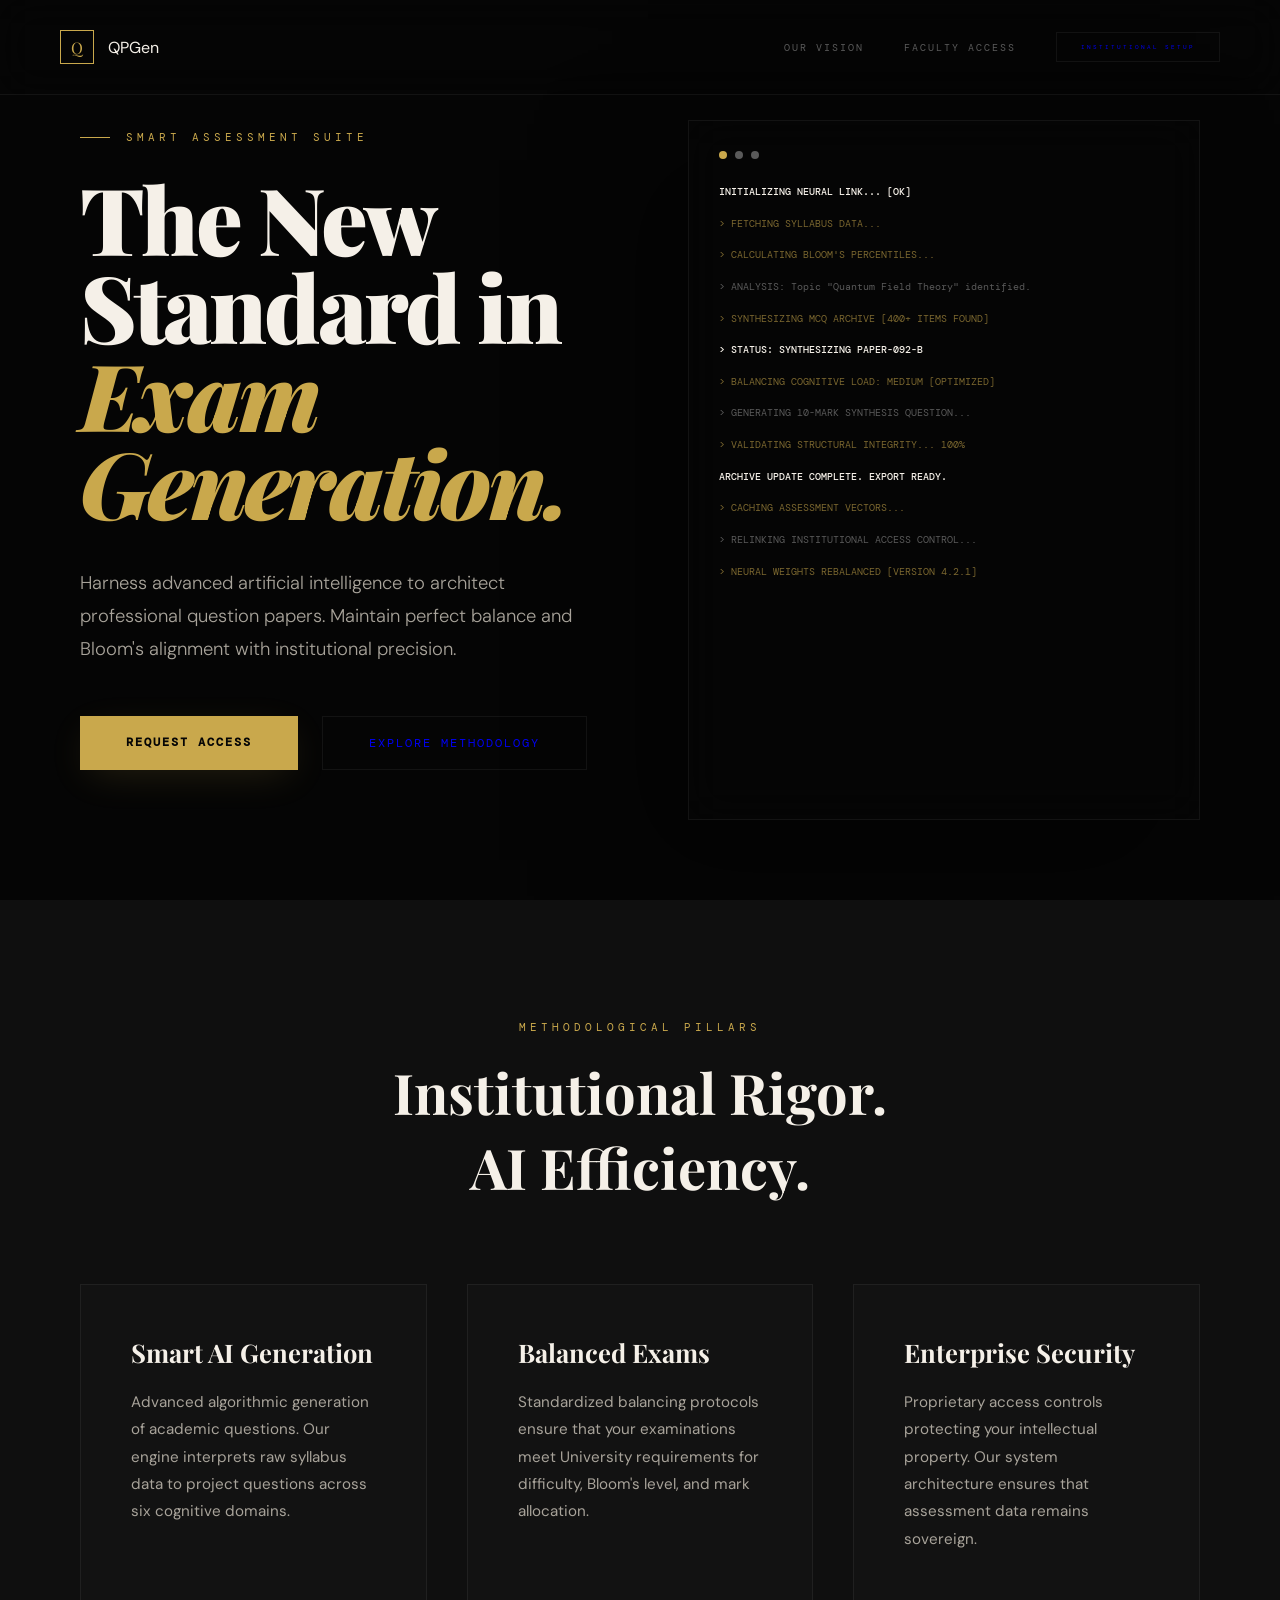
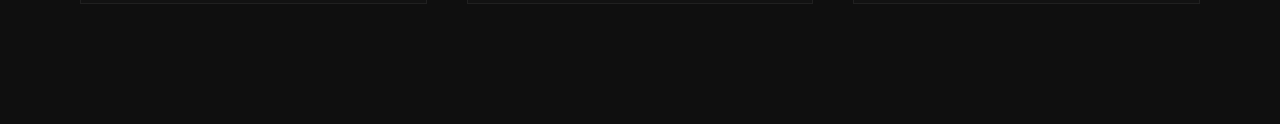
==== frontend/index.html @ 292962d8 "feat: add support desk page and update navigation and landing page branding" ====
<!DOCTYPE html>
<html lang="en">

<head>
    <meta charset="UTF-8">
    <meta name="viewport" content="width=device-width, initial-scale=1.0">
    <title>QPGen — The Standard in Academic Synthesis</title>
    <link
        href="https://fonts.googleapis.com/css2?family=Playfair+Display:ital,wght@0,700;0,900;1,700&family=DM+Sans:wght@300;400;500;600&family=DM+Mono:wght@400;500&display=swap"
        rel="stylesheet">
    <style>
        *, *::before, *::after { margin: 0; padding: 0; box-sizing: border-box; }
        :root {
            --black: #050505; --deep: #0a0a0a; --surface: #0f0f0f;
            --card: rgba(20, 20, 20, 0.6); --border: rgba(255, 255, 255, 0.06);
            --gold: #c9a84c; --gold-light: #e2c07a; --gold-dim: rgba(201, 168, 76, 0.08);
            --white: #f5f0e8; --muted: #5a5a5a; --text: #a8a39a; --glow: rgba(201, 168, 76, 0.2);
        }

        html, body {
            background: var(--black); color: var(--white); font-family: 'DM Sans', sans-serif;
            scroll-behavior: smooth; overflow-x: hidden;
        }

        .ambient-bg { position: fixed; inset: 0; z-index: -1; pointer-events: none; overflow: hidden; }
        .glow { position: absolute; width: 800px; height: 800px; background: radial-gradient(circle, rgba(201, 168, 76, 0.04) 0%, transparent 70%); top: -200px; right: -200px; }

        header {
            position: fixed; top: 0; left: 0; right: 0; padding: 30px 60px;
            display: flex; justify-content: space-between; align-items: center;
            z-index: 1000; backdrop-filter: blur(20px); border-bottom: 1px solid var(--border);
        }

        .logo { display: flex; align-items: center; gap: 14px; }
        .logo-mark { width: 34px; height: 34px; border: 1px solid var(--gold); display: flex; align-items: center; justify-content: center; font-family: 'Playfair Display', serif; color: var(--gold); position: relative; }
        .logo-text { font-family: 'DM Mono', monospace; font-size: 0.75em; letter-spacing: 4px; color: var(--muted); text-transform: uppercase; }

        .nav-links { display: flex; gap: 40px; font-family: 'DM Mono', monospace; font-size: 0.62em; letter-spacing: 2px; text-transform: uppercase; align-items: center; }
        .nav-link { color: var(--muted); text-decoration: none; transition: 0.3s; }
        .nav-link:hover { color: var(--white); }

        /* ── HERO SECTION ── */
        .hero { min-height: 100vh; display: flex; align-items: center; padding: 120px 80px; position: relative; }
        .hero-content { width: 55%; z-index: 20; }
        .hero-kicker { font-family: 'DM Mono'; font-size: 0.7em; letter-spacing: 4px; color: var(--gold); text-transform: uppercase; margin-bottom: 30px; display: flex; align-items: center; gap: 16px; }
        .hero-kicker::before { content: ''; width: 30px; height: 1px; background: var(--gold); }
        
        .hero-title { font-family: 'Playfair Display', serif; font-size: 5.8em; font-weight: 900; line-height: 0.95; letter-spacing: -3px; margin-bottom: 40px; }
        .hero-title em { font-style: italic; color: var(--gold); }
        .hero-sub { font-size: 1.15em; color: var(--text); line-height: 1.8; margin-bottom: 50px; max-width: 520px; font-weight: 300; }
        
        .hero-actions { display: flex; gap: 24px; }
        .btn { padding: 18px 46px; font-family: 'DM Mono'; font-size: 0.75em; text-transform: uppercase; letter-spacing: 2px; cursor: pointer; transition: 0.4s; text-decoration: none; display: inline-block; border: 1px solid var(--border); }
        .btn-primary { background: var(--gold); color: var(--black); border: none; font-weight: 700; box-shadow: 0 10px 40px -10px var(--glow); }
        .btn-primary:hover { transform: translateY(-4px); background: var(--gold-light); }
        .btn-secondary:hover { border-color: var(--gold); color: var(--gold); background: var(--gold-dim); transform: translateY(-4px); }

        /* ── NEURAL TERMINAL (The Space Filler) ── */
        .terminal-wrap { position: absolute; right: 80px; top: 120px; bottom: 80px; width: 40%; background: rgba(5,5,5,0.8); border: 1px solid var(--border); backdrop-filter: blur(20px); overflow: hidden; padding: 30px; box-shadow: -40px 40px 100px rgba(0,0,0,0.5); display: flex; flex-direction: column; gap: 15px; }
        .term-head { display: flex; gap: 8px; margin-bottom: 10px; }
        .term-dot { width: 8px; height: 8px; border-radius: 50%; background: var(--muted); }
        .term-dot.active { background: var(--gold); }
        
        .term-line { font-family: 'DM Mono'; font-size: 0.65em; line-height: 1.6; color: var(--muted); white-space: nowrap; animation: scrollLine 20s linear infinite; }
        .term-line.code { color: var(--gold); opacity: 0.6; }
        .term-line.status { color: #f5f0e8; font-weight: 500; }

        @keyframes scrollLine { from { transform: translateY(0); } to { transform: translateY(-100%); } }

        /* ── FEATURES ── */
        .features { padding: 120px 80px; background: var(--surface); position: relative; }
        .feat-grid { display: grid; grid-template-columns: repeat(3, 1fr); gap: 40px; margin-top: 80px; }
        .feat-card { background: var(--card); padding: 50px; border: 1px solid var(--border); transition: 0.4s; position: relative; }
        .feat-card:hover { border-color: var(--gold); transform: translateY(-10px); }
        .feat-card h3 { font-family: 'Playfair Display'; font-size: 1.6em; margin-bottom: 20px; color: var(--white); }
        .feat-card p { color: var(--text); font-size: 0.95em; line-height: 1.8; }

        /* ── AUTH MODAL ── */
        .overlay { position: fixed; inset: 0; background: rgba(0,0,0,0.94); backdrop-filter: blur(15px); z-index: 2000; display: none; align-items: center; justify-content: center; }
        .auth-card { width: 100%; max-width: 500px; background: var(--surface); border: 1px solid var(--border); padding: 60px; position: relative; }
        .auth-close { position: absolute; top: 25px; right: 25px; font-size: 1.5em; color: var(--muted); cursor: pointer; transition: 0.3s; }
        .auth-close:hover { color: var(--white); }

        .auth-tabs { display: flex; margin-bottom: 40px; border-bottom: 1px solid var(--border); }
        .tab { flex: 1; padding: 15px; text-align: center; font-family: 'DM Mono'; font-size: 0.7em; letter-spacing: 2px; text-transform: uppercase; color: var(--muted); cursor: pointer; transition: 0.3s; }
        .tab.active { color: var(--gold); border-bottom: 2px solid var(--gold); }

        .field { margin-bottom: 25px; }
        .field label { display: block; font-family: 'DM Mono'; font-size: 0.6em; letter-spacing: 2px; text-transform: uppercase; color: var(--muted); margin-bottom: 12px; }
        .field input { width: 100%; background: var(--deep); border: 1px solid var(--border); color: var(--white); padding: 18px; outline: none; font-family: inherit; transition: border-color 0.3s; }
        .field input:focus { border-color: var(--gold); }

        .btn-auth { width: 100%; padding: 20px; background: var(--gold); color: var(--black); border: none; font-weight: 700; letter-spacing: 2px; text-transform: uppercase; cursor: pointer; transition: 0.3s; }
        .btn-auth:hover { background: var(--gold-light); transform: translateY(-2px); }

    </style>
</head>

<body>
    <div class="ambient-bg"><div class="glow"></div></div>

    <header>
        <div class="logo">
            <div class="logo-mark">Q</div>
            <div class="logo-name">QPGen</div>
        </div>
        <nav class="nav-links">
            <a href="#philosophy" class="nav-link">Our Vision</a>
            <a href="#" class="nav-link" onclick="openAuth('login')">Faculty Access</a>
            <a href="#" class="btn btn-secondary" style="padding:10px 24px; font-size:0.6em;" onclick="openAuth('register')">Institutional Setup</a>
        </nav>
    </header>

    <section class="hero">
        <div class="hero-content">
            <div class="hero-kicker">Smart Assessment Suite</div>
            <h1 class="hero-title">The New<br>Standard in<br><em>Exam Generation.</em></h1>
            <p class="hero-sub">Harness advanced artificial intelligence to architect professional question papers. Maintain perfect balance and Bloom's alignment with institutional precision.</p>
            <div class="hero-actions">
                <a href="#" class="btn btn-primary" onclick="openAuth('register')">Request Access</a>
                <a href="#philosophy" class="btn btn-secondary">Explore Methodology</a>
            </div>
        </div>

        <div class="terminal-wrap">
            <div class="term-head"><div class="term-dot active"></div><div class="term-dot"></div><div class="term-dot"></div></div>
            <div class="term-line status">INITIALIZING NEURAL LINK... [OK]</div>
            <div class="term-line code">> FETCHING SYLLABUS DATA...</div>
            <div class="term-line code">> CALCULATING BLOOM'S PERCENTILES...</div>
            <div class="term-line">> ANALYSIS: Topic "Quantum Field Theory" identified.</div>
            <div class="term-line code">> SYNTHESIZING MCQ ARCHIVE [400+ ITEMS FOUND]</div>
            <div class="term-line status">> STATUS: SYNTHESIZING PAPER-092-B</div>
            <div class="term-line code">> BALANCING COGNITIVE LOAD: MEDIUM [OPTIMIZED]</div>
            <div class="term-line">> GENERATING 10-MARK SYNTHESIS QUESTION...</div>
            <div class="term-line code">> VALIDATING STRUCTURAL INTEGRITY... 100%</div>
            <div class="term-line status">ARCHIVE UPDATE COMPLETE. EXPORT READY.</div>
            <!-- More scrolling lines -->
            <div class="term-line code">> CACHING ASSESSMENT VECTORS...</div>
            <div class="term-line">> RELINKING INSTITUTIONAL ACCESS CONTROL...</div>
            <div class="term-line code">> NEURAL WEIGHTS REBALANCED [VERSION 4.2.1]</div>
        </div>
    </section>

    <section class="features" id="philosophy">
        <div style="text-align:center;">
            <p style="font-family:'DM Mono'; font-size:0.7em; color:var(--gold); letter-spacing:4px; text-transform:uppercase;">Methodological Pillars</p>
            <h2 style="font-family:'Playfair Display'; font-size:3.5em; margin-top:20px;">Institutional Rigor.<br>AI Efficiency.</h2>
        </div>
        <div class="feat-grid">
            <div class="feat-card">
                <h3>Smart AI Generation</h3>
                <p>Advanced algorithmic generation of academic questions. Our engine interprets raw syllabus data to project questions across six cognitive domains.</p>
            </div>
            <div class="feat-card">
                <h3>Balanced Exams</h3>
                <p>Standardized balancing protocols ensure that your examinations meet University requirements for difficulty, Bloom's level, and mark allocation.</p>
            </div>
            <div class="feat-card">
                <h3>Enterprise Security</h3>
                <p>Proprietary access controls protecting your intellectual property. Our system architecture ensures that assessment data remains sovereign.</p>
            </div>
        </div>
    </section>

    <div class="overlay" id="authBox">
        <div class="auth-card">
            <div class="auth-close" onclick="closeAuth()">✕</div>
            <div class="auth-tabs">
                <div class="tab" id="tLog" onclick="setTab('login')">Faculty Sign In</div>
                <div class="tab" id="tReg" onclick="setTab('register')">Institutional Onboarding</div>
            </div>

            <div id="pLog" style="display:none;">
                <div class="field"><label>Institutional Email</label><input type="email" id="le" placeholder="dean@university.edu"></div>
                <div class="field"><label>Security Passport</label><input type="password" id="lp" placeholder="••••••••"></div>
                <button class="btn-auth" onclick="login()">Access Workspace →</button>
            </div>
            
            <div id="pReg" style="display:none;">
                <div class="field"><label>Full Legal Name</label><input type="text" id="rn" placeholder="Dr. Julian Vane"></div>
                <div class="field"><label>Academic Email</label><input type="email" id="re" placeholder="prof@university.edu"></div>
                <div class="field"><label>Account Passport</label><input type="password" id="rp" placeholder="••••••••"></div>
                <button class="btn-auth" onclick="register()">Submit Dossier →</button>
            </div>
        </div>
    </div>

    <script>
        const API = 'http://127.0.0.1:5000/api';
        function openAuth(t) { document.getElementById('authBox').style.display = 'flex'; setTab(t); }
        function closeAuth() { document.getElementById('authBox').style.display = 'none'; }
        function setTab(t) {
            document.getElementById('tLog').className = 'tab ' + (t==='login'?'active':'');
            document.getElementById('tReg').className = 'tab ' + (t==='register'?'active':'');
            document.getElementById('pLog').style.display = t==='login' ? 'block' : 'none';
            document.getElementById('pReg').style.display = t==='register' ? 'block' : 'none';
        }

        async function login() {
            const email = document.getElementById('le').value, password = document.getElementById('lp').value;
            if(!email || !password) return alert('Information Required');
            try {
                const res = await fetch(`${API}/auth/login`, { method: 'POST', headers: { 'Content-Type': 'application/json' }, body: JSON.stringify({ email, password }) });
                const d = await res.json();
                if (res.ok) { localStorage.setItem('token', d.access_token); localStorage.setItem('user', JSON.stringify(d.user)); window.location.href = 'dashboard.html'; }
                else alert(d.error);
            } catch { alert('System Offline'); }
        }

        async function register() {
            const username = document.getElementById('rn').value, email = document.getElementById('re').value, password = document.getElementById('rp').value;
            if(!username || !email || !password) return alert('Dossier Incomplete');
            try {
                const res = await fetch(`${API}/auth/register`, { method: 'POST', headers: { 'Content-Type': 'application/json' }, body: JSON.stringify({ username, email, password }) });
                if (res.ok) { alert('Onboarding initiated. Proceed to sign in.'); setTab('login'); }
                else alert('Registration failed');
            } catch { alert('Server link lost'); }
        }

        document.getElementById('authBox').onclick = (e) => { if(e.target.id==='authBox') closeAuth(); };
        if (localStorage.getItem('token')) window.location.href = 'dashboard.html';
    </script>
</body>

</html>
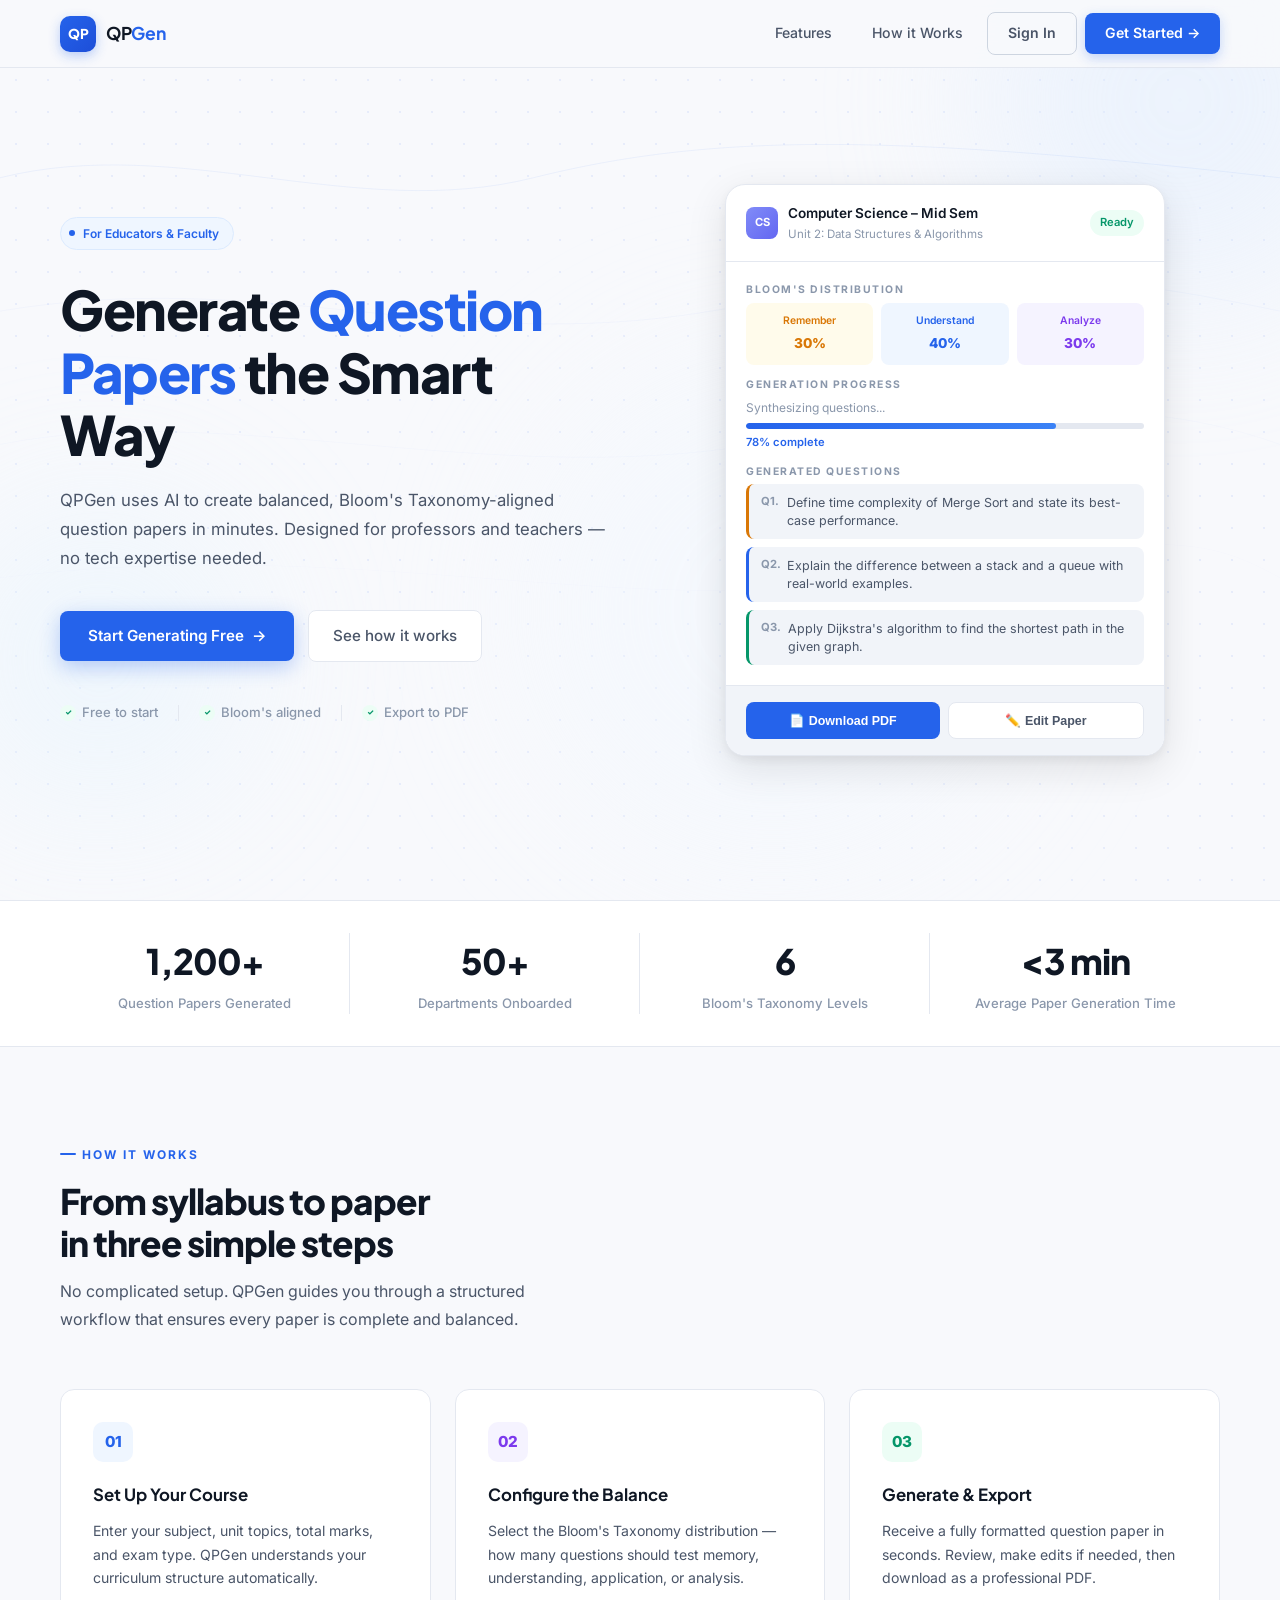
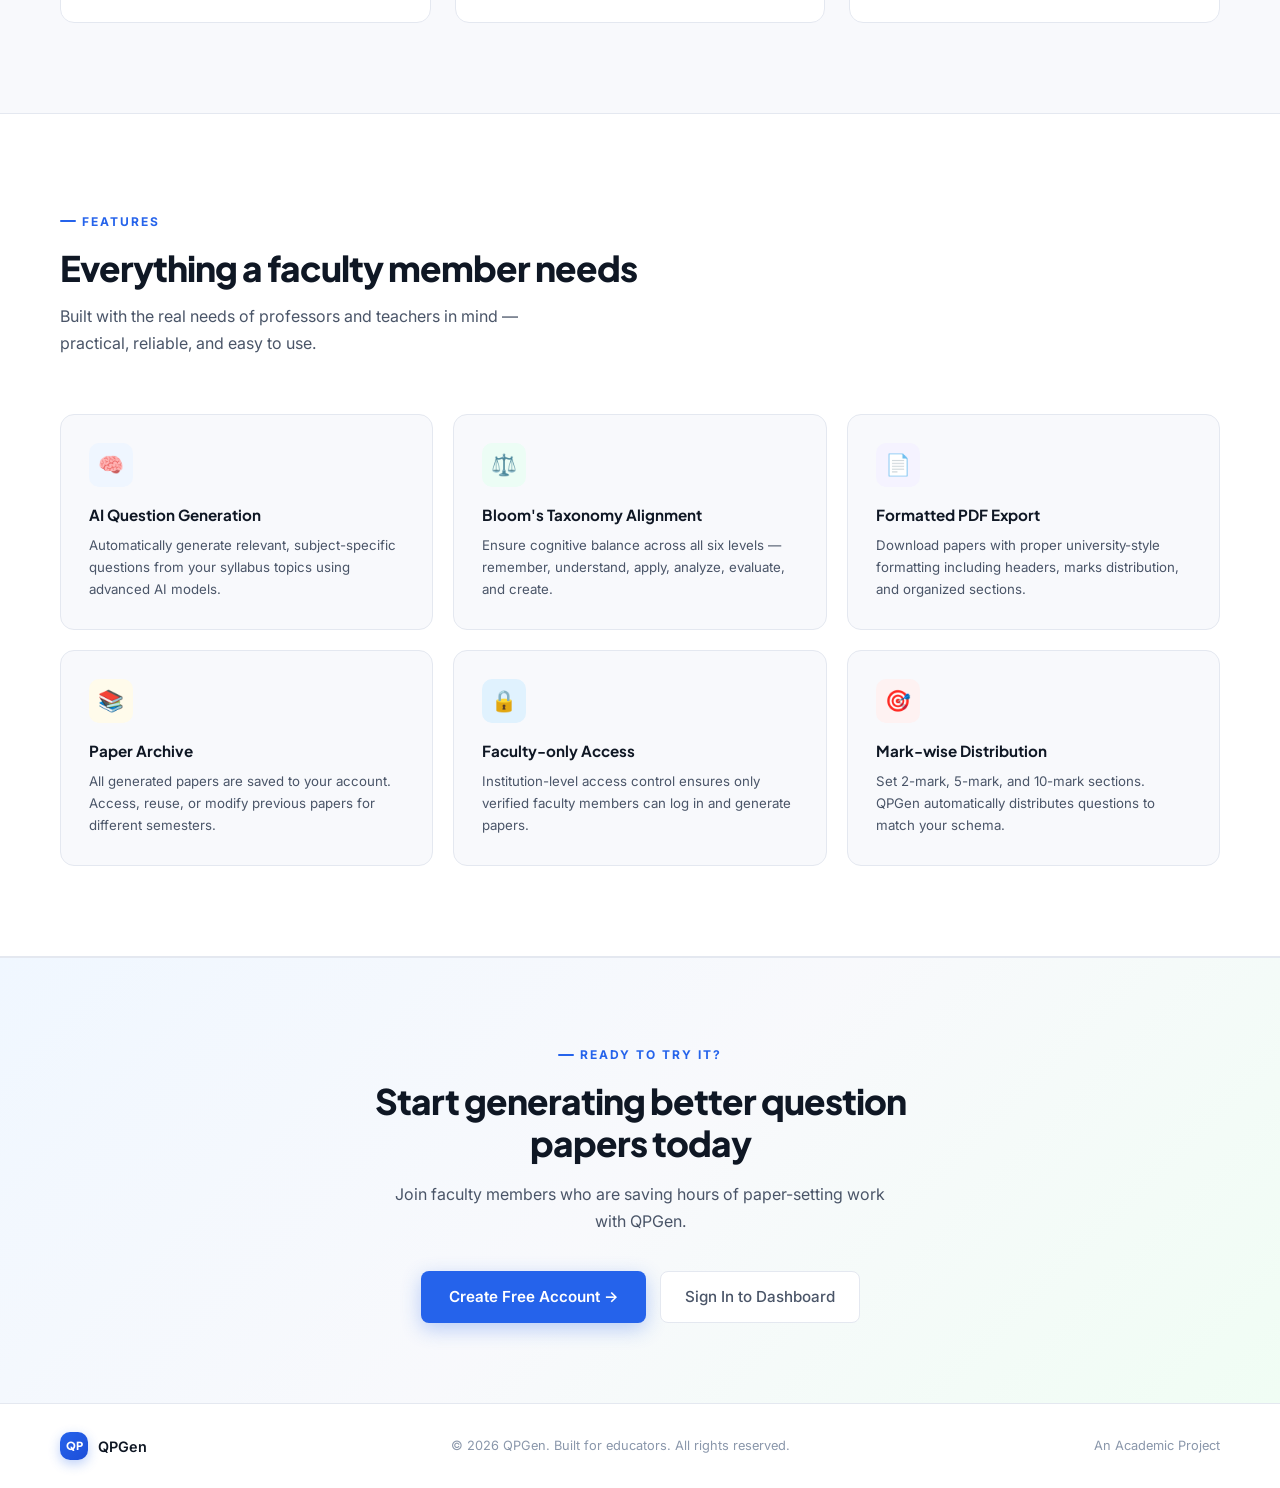
==== commit 1cf6e1c6: "refactor: centralize styles into a new stylesheet and update UI components across the frontend and b" ====
--- a/frontend/index.html
+++ b/frontend/index.html
@@ -4,222 +4,1098 @@
 <head>
     <meta charset="UTF-8">
     <meta name="viewport" content="width=device-width, initial-scale=1.0">
-    <title>QPGen — The Standard in Academic Synthesis</title>
+    <title>QPGen — AI Question Paper Generator for Educators</title>
+    <meta name="description"
+        content="QPGen helps faculty generate balanced, Bloom's-aligned question papers in minutes using AI. Built for educators, by design.">
     <link
-        href="https://fonts.googleapis.com/css2?family=Playfair+Display:ital,wght@0,700;0,900;1,700&family=DM+Sans:wght@300;400;500;600&family=DM+Mono:wght@400;500&display=swap"
+        href="https://fonts.googleapis.com/css2?family=Inter:wght@300;400;500;600;700;800&family=Plus+Jakarta+Sans:wght@400;500;600;700;800&display=swap"
         rel="stylesheet">
     <style>
         *, *::before, *::after { margin: 0; padding: 0; box-sizing: border-box; }
+
         :root {
-            --black: #050505; --deep: #0a0a0a; --surface: #0f0f0f;
-            --card: rgba(20, 20, 20, 0.6); --border: rgba(255, 255, 255, 0.06);
-            --gold: #c9a84c; --gold-light: #e2c07a; --gold-dim: rgba(201, 168, 76, 0.08);
-            --white: #f5f0e8; --muted: #5a5a5a; --text: #a8a39a; --glow: rgba(201, 168, 76, 0.2);
+            --bg: #f8f9fc;
+            --surface: #ffffff;
+            --surface-alt: #f1f4f9;
+            --border: #e4e8f0;
+            --border-strong: #cdd5e0;
+            --text-primary: #0f1724;
+            --text-secondary: #4a5568;
+            --text-muted: #8a97ab;
+            --blue: #2563eb;
+            --blue-light: #3b82f6;
+            --blue-dim: #eff6ff;
+            --blue-mid: #dbeafe;
+            --green: #059669;
+            --green-dim: #ecfdf5;
+            --purple: #7c3aed;
+            --purple-dim: #f5f3ff;
+            --amber: #d97706;
+            --amber-dim: #fffbeb;
+            --shadow-sm: 0 1px 3px rgba(0,0,0,0.06), 0 1px 2px rgba(0,0,0,0.04);
+            --shadow-md: 0 4px 16px rgba(0,0,0,0.08), 0 2px 6px rgba(0,0,0,0.04);
+            --shadow-lg: 0 12px 40px rgba(0,0,0,0.1), 0 4px 12px rgba(0,0,0,0.06);
+            --radius: 14px;
+            --radius-sm: 8px;
+            --radius-lg: 20px;
         }
 
         html, body {
-            background: var(--black); color: var(--white); font-family: 'DM Sans', sans-serif;
-            scroll-behavior: smooth; overflow-x: hidden;
-        }
-
-        .ambient-bg { position: fixed; inset: 0; z-index: -1; pointer-events: none; overflow: hidden; }
-        .glow { position: absolute; width: 800px; height: 800px; background: radial-gradient(circle, rgba(201, 168, 76, 0.04) 0%, transparent 70%); top: -200px; right: -200px; }
-
+            background: var(--bg);
+            color: var(--text-primary);
+            font-family: 'Inter', sans-serif;
+            scroll-behavior: smooth;
+            overflow-x: hidden;
+            line-height: 1.6;
+        }
+
+        /* ── DECORATIVE BG SYSTEM ── */
+        .bg-system {
+            position: fixed;
+            inset: 0;
+            z-index: 0;
+            pointer-events: none;
+            overflow: hidden;
+            background-color: var(--bg);
+            /* Subtle Dot Grid */
+            background-image: radial-gradient(#2563eb15 1.5px, transparent 1.5px);
+            background-size: 32px 32px;
+        }
+
+        .bg-lines {
+            position: absolute;
+            inset: 0;
+            opacity: 0.3;
+        }
+
+        .floater {
+            position: absolute;
+            border-radius: 50%;
+            filter: blur(80px);
+            opacity: 0.4;
+            z-index: -1;
+            animation: float 20s infinite alternate cubic-bezier(0.45, 0, 0.55, 1);
+        }
+
+        .f1 { width: 400px; height: 400px; background: #dbeafe; top: -100px; right: -100px; animation-delay: 0s; }
+        .f2 { width: 300px; height: 300px; background: #e0f2fe; bottom: 10%; left: -50px; animation-delay: -5s; }
+        .f3 { width: 500px; height: 500px; background: #f0f7ff; top: 40%; right: 20%; animation-delay: -10s; }
+
+        @keyframes float {
+            0% { transform: translate(0, 0) scale(1); }
+            100% { transform: translate(40px, 60px) scale(1.1); }
+        }
+
+        /* ── HEADER ── */
         header {
-            position: fixed; top: 0; left: 0; right: 0; padding: 30px 60px;
-            display: flex; justify-content: space-between; align-items: center;
-            z-index: 1000; backdrop-filter: blur(20px); border-bottom: 1px solid var(--border);
-        }
-
-        .logo { display: flex; align-items: center; gap: 14px; }
-        .logo-mark { width: 34px; height: 34px; border: 1px solid var(--gold); display: flex; align-items: center; justify-content: center; font-family: 'Playfair Display', serif; color: var(--gold); position: relative; }
-        .logo-text { font-family: 'DM Mono', monospace; font-size: 0.75em; letter-spacing: 4px; color: var(--muted); text-transform: uppercase; }
-
-        .nav-links { display: flex; gap: 40px; font-family: 'DM Mono', monospace; font-size: 0.62em; letter-spacing: 2px; text-transform: uppercase; align-items: center; }
-        .nav-link { color: var(--muted); text-decoration: none; transition: 0.3s; }
-        .nav-link:hover { color: var(--white); }
-
-        /* ── HERO SECTION ── */
-        .hero { min-height: 100vh; display: flex; align-items: center; padding: 120px 80px; position: relative; }
-        .hero-content { width: 55%; z-index: 20; }
-        .hero-kicker { font-family: 'DM Mono'; font-size: 0.7em; letter-spacing: 4px; color: var(--gold); text-transform: uppercase; margin-bottom: 30px; display: flex; align-items: center; gap: 16px; }
-        .hero-kicker::before { content: ''; width: 30px; height: 1px; background: var(--gold); }
-        
-        .hero-title { font-family: 'Playfair Display', serif; font-size: 5.8em; font-weight: 900; line-height: 0.95; letter-spacing: -3px; margin-bottom: 40px; }
-        .hero-title em { font-style: italic; color: var(--gold); }
-        .hero-sub { font-size: 1.15em; color: var(--text); line-height: 1.8; margin-bottom: 50px; max-width: 520px; font-weight: 300; }
-        
-        .hero-actions { display: flex; gap: 24px; }
-        .btn { padding: 18px 46px; font-family: 'DM Mono'; font-size: 0.75em; text-transform: uppercase; letter-spacing: 2px; cursor: pointer; transition: 0.4s; text-decoration: none; display: inline-block; border: 1px solid var(--border); }
-        .btn-primary { background: var(--gold); color: var(--black); border: none; font-weight: 700; box-shadow: 0 10px 40px -10px var(--glow); }
-        .btn-primary:hover { transform: translateY(-4px); background: var(--gold-light); }
-        .btn-secondary:hover { border-color: var(--gold); color: var(--gold); background: var(--gold-dim); transform: translateY(-4px); }
-
-        /* ── NEURAL TERMINAL (The Space Filler) ── */
-        .terminal-wrap { position: absolute; right: 80px; top: 120px; bottom: 80px; width: 40%; background: rgba(5,5,5,0.8); border: 1px solid var(--border); backdrop-filter: blur(20px); overflow: hidden; padding: 30px; box-shadow: -40px 40px 100px rgba(0,0,0,0.5); display: flex; flex-direction: column; gap: 15px; }
-        .term-head { display: flex; gap: 8px; margin-bottom: 10px; }
-        .term-dot { width: 8px; height: 8px; border-radius: 50%; background: var(--muted); }
-        .term-dot.active { background: var(--gold); }
-        
-        .term-line { font-family: 'DM Mono'; font-size: 0.65em; line-height: 1.6; color: var(--muted); white-space: nowrap; animation: scrollLine 20s linear infinite; }
-        .term-line.code { color: var(--gold); opacity: 0.6; }
-        .term-line.status { color: #f5f0e8; font-weight: 500; }
-
-        @keyframes scrollLine { from { transform: translateY(0); } to { transform: translateY(-100%); } }
+            position: fixed;
+            top: 0; left: 0; right: 0;
+            padding: 0 60px;
+            height: 68px;
+            display: flex;
+            justify-content: space-between;
+            align-items: center;
+            z-index: 1000;
+            background: rgba(248, 249, 252, 0.92);
+            backdrop-filter: blur(16px);
+            border-bottom: 1px solid var(--border);
+        }
+
+        .logo {
+            display: flex;
+            align-items: center;
+            gap: 10px;
+            text-decoration: none;
+            color: inherit;
+        }
+        .logo-icon {
+            width: 36px; height: 36px;
+            background: linear-gradient(135deg, var(--blue) 0%, #1d4ed8 100%);
+            border-radius: 10px;
+            display: flex; align-items: center; justify-content: center;
+            color: white;
+            font-size: 0.85em;
+            font-weight: 800;
+            font-family: 'Plus Jakarta Sans', sans-serif;
+            box-shadow: 0 4px 12px rgba(37, 99, 235, 0.3);
+        }
+        .logo-name {
+            font-family: 'Plus Jakarta Sans', sans-serif;
+            font-size: 1.1em;
+            font-weight: 700;
+            color: var(--text-primary);
+            letter-spacing: -0.3px;
+        }
+        .logo-name span { color: var(--blue); }
+
+        nav { display: flex; align-items: center; gap: 8px; }
+        .nav-link {
+            padding: 8px 16px;
+            color: var(--text-secondary);
+            text-decoration: none;
+            font-size: 0.88em;
+            font-weight: 500;
+            border-radius: var(--radius-sm);
+            transition: all 0.2s;
+        }
+        .nav-link:hover { background: var(--surface-alt); color: var(--text-primary); }
+
+        .btn-nav {
+            padding: 9px 20px;
+            font-size: 0.88em;
+            font-weight: 600;
+            border-radius: var(--radius-sm);
+            cursor: pointer;
+            transition: all 0.2s;
+            text-decoration: none;
+            display: inline-flex;
+            align-items: center;
+            gap: 6px;
+            border: none;
+        }
+        .btn-nav-outline {
+            background: transparent;
+            border: 1.5px solid var(--border-strong);
+            color: var(--text-secondary);
+        }
+        .btn-nav-outline:hover {
+            border-color: var(--blue);
+            color: var(--blue);
+            background: var(--blue-dim);
+        }
+        .btn-nav-primary {
+            background: var(--blue);
+            color: white;
+            box-shadow: 0 4px 12px rgba(37, 99, 235, 0.25);
+        }
+        .btn-nav-primary:hover {
+            background: var(--blue-light);
+            transform: translateY(-1px);
+            box-shadow: 0 6px 18px rgba(37, 99, 235, 0.35);
+        }
+
+        /* ── HERO ── */
+        .hero {
+            min-height: 100vh;
+            display: flex;
+            align-items: center;
+            padding: 100px 60px 60px;
+            position: relative;
+            z-index: 1;
+            gap: 60px;
+        }
+        .hero-left { flex: 1; max-width: 560px; }
+        .hero-right { flex: 1; display: flex; justify-content: center; align-items: center; }
+
+        .badge {
+            display: inline-flex;
+            align-items: center;
+            gap: 8px;
+            padding: 6px 14px 6px 8px;
+            background: var(--blue-dim);
+            border: 1.5px solid var(--blue-mid);
+            border-radius: 100px;
+            font-size: 0.75em;
+            font-weight: 600;
+            color: var(--blue);
+            margin-bottom: 28px;
+        }
+        .badge-dot {
+            width: 6px; height: 6px;
+            background: var(--blue);
+            border-radius: 50%;
+            animation: pulse 2s infinite;
+        }
+        @keyframes pulse {
+            0%, 100% { opacity: 1; transform: scale(1); }
+            50% { opacity: 0.5; transform: scale(0.8); }
+        }
+
+        .hero-title {
+            font-family: 'Plus Jakarta Sans', sans-serif;
+            font-size: 3.4em;
+            font-weight: 800;
+            line-height: 1.15;
+            letter-spacing: -1.5px;
+            color: var(--text-primary);
+            margin-bottom: 20px;
+        }
+        .hero-title .highlight {
+            color: var(--blue);
+            position: relative;
+        }
+        .hero-title .highlight::after {
+            content: '';
+            position: absolute;
+            bottom: 2px; left: 0; right: 0;
+            height: 3px;
+            background: linear-gradient(90deg, var(--blue), var(--blue-light));
+            border-radius: 2px;
+            opacity: 0.3;
+        }
+
+        .hero-sub {
+            font-size: 1.05em;
+            color: var(--text-secondary);
+            line-height: 1.75;
+            margin-bottom: 36px;
+            font-weight: 400;
+        }
+
+        .hero-actions { display: flex; gap: 14px; flex-wrap: wrap; align-items: center; }
+        .btn-hero-primary {
+            padding: 13px 28px;
+            background: var(--blue);
+            color: white;
+            border: none;
+            border-radius: var(--radius-sm);
+            font-size: 0.95em;
+            font-weight: 600;
+            cursor: pointer;
+            transition: all 0.2s;
+            text-decoration: none;
+            display: inline-flex;
+            align-items: center;
+            gap: 8px;
+            box-shadow: 0 6px 20px rgba(37, 99, 235, 0.3);
+        }
+        .btn-hero-primary:hover {
+            background: #1d4ed8;
+            transform: translateY(-2px);
+            box-shadow: 0 10px 28px rgba(37, 99, 235, 0.4);
+        }
+        .btn-hero-secondary {
+            padding: 13px 24px;
+            background: var(--surface);
+            color: var(--text-secondary);
+            border: 1.5px solid var(--border);
+            border-radius: var(--radius-sm);
+            font-size: 0.95em;
+            font-weight: 500;
+            cursor: pointer;
+            transition: all 0.2s;
+            text-decoration: none;
+            display: inline-flex;
+            align-items: center;
+            gap: 8px;
+        }
+        .btn-hero-secondary:hover {
+            border-color: var(--blue);
+            color: var(--blue);
+            background: var(--blue-dim);
+        }
+
+        .trust-strip {
+            margin-top: 40px;
+            display: flex;
+            align-items: center;
+            gap: 20px;
+        }
+        .trust-item {
+            display: flex;
+            align-items: center;
+            gap: 6px;
+            font-size: 0.82em;
+            color: var(--text-muted);
+            font-weight: 500;
+        }
+        .trust-check {
+            width: 16px; height: 16px;
+            background: var(--green-dim);
+            border-radius: 50%;
+            display: flex; align-items: center; justify-content: center;
+            color: var(--green);
+            font-size: 0.6em;
+            font-weight: 800;
+            flex-shrink: 0;
+        }
+        .trust-sep { width: 1px; height: 16px; background: var(--border); }
+
+        /* ── HERO CARD (Right side visual) ── */
+        .hero-card {
+            background: var(--surface);
+            border: 1px solid var(--border);
+            border-radius: var(--radius-lg);
+            box-shadow: var(--shadow-lg);
+            width: 100%;
+            max-width: 440px;
+            overflow: hidden;
+        }
+        .hc-header {
+            padding: 18px 20px;
+            border-bottom: 1px solid var(--border);
+            display: flex;
+            align-items: center;
+            gap: 10px;
+        }
+        .hc-avatar {
+            width: 32px; height: 32px;
+            background: linear-gradient(135deg, #818cf8, #6366f1);
+            border-radius: 8px;
+            display: flex; align-items: center; justify-content: center;
+            color: white;
+            font-size: 0.7em;
+            font-weight: 700;
+        }
+        .hc-title { font-size: 0.85em; font-weight: 600; color: var(--text-primary); }
+        .hc-sub { font-size: 0.72em; color: var(--text-muted); }
+        .hc-status {
+            margin-left: auto;
+            padding: 4px 10px;
+            border-radius: 100px;
+            font-size: 0.7em;
+            font-weight: 600;
+            background: var(--green-dim);
+            color: var(--green);
+        }
+        .hc-body { padding: 20px; display: flex; flex-direction: column; gap: 12px; }
+
+        .hc-section-label {
+            font-size: 0.65em;
+            font-weight: 700;
+            text-transform: uppercase;
+            letter-spacing: 1.5px;
+            color: var(--text-muted);
+            margin-bottom: 4px;
+        }
+        .hc-info-row {
+            background: var(--surface-alt);
+            border-radius: var(--radius-sm);
+            padding: 10px 14px;
+        }
+        .hc-info-row .label { font-size: 0.7em; color: var(--text-muted); font-weight: 500; }
+        .hc-info-row .value { font-size: 0.88em; font-weight: 600; color: var(--text-primary); margin-top: 2px; }
+
+        .hc-bloom-grid {
+            display: grid;
+            grid-template-columns: 1fr 1fr 1fr;
+            gap: 8px;
+        }
+        .hc-bloom-item {
+            border-radius: var(--radius-sm);
+            padding: 10px;
+            text-align: center;
+        }
+        .hc-bloom-item .bl-label { font-size: 0.65em; font-weight: 600; margin-bottom: 4px; }
+        .hc-bloom-item .bl-val { font-size: 0.85em; font-weight: 800; }
+
+        .bl-remember { background: var(--amber-dim); color: var(--amber); }
+        .bl-understand { background: var(--blue-dim); color: var(--blue); }
+        .bl-analyze { background: var(--purple-dim); color: var(--purple); }
+
+        .hc-prog-bar {
+            height: 6px;
+            background: var(--border);
+            border-radius: 3px;
+            overflow: hidden;
+            margin-top: 4px;
+        }
+        .hc-prog-fill {
+            height: 100%;
+            background: linear-gradient(90deg, var(--blue) 0%, var(--blue-light) 100%);
+            border-radius: 3px;
+            animation: fillBar 2s ease-out forwards;
+        }
+        @keyframes fillBar { from { width: 0; } to { width: var(--w); } }
+
+        .hc-q-list { display: flex; flex-direction: column; gap: 8px; }
+        .hc-q-item {
+            display: flex;
+            align-items: flex-start;
+            gap: 10px;
+            padding: 10px 12px;
+            background: var(--surface-alt);
+            border-radius: var(--radius-sm);
+            border-left: 3px solid transparent;
+            font-size: 0.78em;
+            color: var(--text-secondary);
+            line-height: 1.4;
+        }
+        .hc-q-item.q-mem { border-left-color: var(--amber); }
+        .hc-q-item.q-und { border-left-color: var(--blue); }
+        .hc-q-item.q-app { border-left-color: var(--green); }
+        .hc-q-num {
+            font-weight: 700;
+            font-size: 0.9em;
+            color: var(--text-muted);
+            min-width: 16px;
+        }
+
+        .hc-action-row {
+            display: flex;
+            gap: 8px;
+            padding: 16px 20px;
+            border-top: 1px solid var(--border);
+            background: var(--surface-alt);
+        }
+        .hc-btn {
+            flex: 1;
+            padding: 10px;
+            border-radius: var(--radius-sm);
+            font-size: 0.78em;
+            font-weight: 600;
+            cursor: pointer;
+            transition: all 0.2s;
+            border: none;
+            display: flex;
+            align-items: center;
+            justify-content: center;
+            gap: 5px;
+        }
+        .hc-btn-primary { background: var(--blue); color: white; }
+        .hc-btn-primary:hover { background: #1d4ed8; }
+        .hc-btn-outline {
+            background: var(--surface);
+            color: var(--text-secondary);
+            border: 1.5px solid var(--border);
+        }
+        .hc-btn-outline:hover { border-color: var(--blue); color: var(--blue); }
+
+        /* ── STATS BAR ── */
+        .stats-bar {
+            background: var(--surface);
+            border-top: 1px solid var(--border);
+            border-bottom: 1px solid var(--border);
+            padding: 32px 60px;
+            position: relative;
+            z-index: 1;
+            display: grid;
+            grid-template-columns: repeat(4, 1fr);
+            gap: 0;
+        }
+        .stat-item {
+            text-align: center;
+            padding: 0 32px;
+            border-right: 1px solid var(--border);
+        }
+        .stat-item:last-child { border-right: none; }
+        .stat-number {
+            font-family: 'Plus Jakarta Sans', sans-serif;
+            font-size: 2.2em;
+            font-weight: 800;
+            color: var(--text-primary);
+            letter-spacing: -1px;
+            display: block;
+        }
+        .stat-label {
+            font-size: 0.82em;
+            color: var(--text-muted);
+            font-weight: 500;
+            margin-top: 4px;
+        }
+
+        /* ── HOW IT WORKS ── */
+        .section { padding: 90px 60px; position: relative; z-index: 1; }
+        .section-alt { background: var(--surface); border-top: 1px solid var(--border); border-bottom: 1px solid var(--border); }
+
+        .section-tag {
+            display: inline-flex;
+            align-items: center;
+            gap: 6px;
+            font-size: 0.75em;
+            font-weight: 700;
+            text-transform: uppercase;
+            letter-spacing: 2px;
+            color: var(--blue);
+            margin-bottom: 16px;
+        }
+        .section-tag::before { content: ''; width: 16px; height: 2px; background: var(--blue); border-radius: 1px; }
+
+        .section-title {
+            font-family: 'Plus Jakarta Sans', sans-serif;
+            font-size: 2.2em;
+            font-weight: 800;
+            letter-spacing: -1px;
+            color: var(--text-primary);
+            margin-bottom: 14px;
+            line-height: 1.2;
+        }
+        .section-sub {
+            font-size: 1em;
+            color: var(--text-secondary);
+            max-width: 520px;
+            line-height: 1.7;
+        }
+
+        .steps-grid {
+            display: grid;
+            grid-template-columns: repeat(3, 1fr);
+            gap: 24px;
+            margin-top: 56px;
+        }
+        .step-card {
+            background: var(--surface);
+            border: 1px solid var(--border);
+            border-radius: var(--radius);
+            padding: 32px;
+            transition: all 0.3s;
+            position: relative;
+        }
+        .step-card:hover {
+            border-color: var(--blue);
+            box-shadow: var(--shadow-md);
+            transform: translateY(-4px);
+        }
+        .step-num {
+            width: 40px; height: 40px;
+            border-radius: 10px;
+            display: flex; align-items: center; justify-content: center;
+            font-weight: 800;
+            font-size: 0.95em;
+            margin-bottom: 20px;
+        }
+        .step-n1 { background: var(--blue-dim); color: var(--blue); }
+        .step-n2 { background: var(--purple-dim); color: var(--purple); }
+        .step-n3 { background: var(--green-dim); color: var(--green); }
+
+        .step-card h3 {
+            font-family: 'Plus Jakarta Sans', sans-serif;
+            font-size: 1.05em;
+            font-weight: 700;
+            margin-bottom: 10px;
+            color: var(--text-primary);
+        }
+        .step-card p { font-size: 0.88em; color: var(--text-secondary); line-height: 1.7; }
 
         /* ── FEATURES ── */
-        .features { padding: 120px 80px; background: var(--surface); position: relative; }
-        .feat-grid { display: grid; grid-template-columns: repeat(3, 1fr); gap: 40px; margin-top: 80px; }
-        .feat-card { background: var(--card); padding: 50px; border: 1px solid var(--border); transition: 0.4s; position: relative; }
-        .feat-card:hover { border-color: var(--gold); transform: translateY(-10px); }
-        .feat-card h3 { font-family: 'Playfair Display'; font-size: 1.6em; margin-bottom: 20px; color: var(--white); }
-        .feat-card p { color: var(--text); font-size: 0.95em; line-height: 1.8; }
+        .feat-grid {
+            display: grid;
+            grid-template-columns: repeat(3, 1fr);
+            gap: 20px;
+            margin-top: 56px;
+        }
+        .feat-card {
+            background: var(--bg);
+            border: 1px solid var(--border);
+            border-radius: var(--radius);
+            padding: 28px;
+            transition: all 0.3s;
+        }
+        .feat-card:hover {
+            background: var(--surface);
+            border-color: var(--border-strong);
+            box-shadow: var(--shadow-sm);
+            transform: translateY(-2px);
+        }
+        .feat-icon {
+            width: 44px; height: 44px;
+            border-radius: 10px;
+            display: flex; align-items: center; justify-content: center;
+            font-size: 1.3em;
+            margin-bottom: 16px;
+        }
+        .fi-blue { background: var(--blue-dim); }
+        .fi-green { background: var(--green-dim); }
+        .fi-purple { background: var(--purple-dim); }
+        .fi-amber { background: var(--amber-dim); }
+        .fi-blue2 { background: #e0f2fe; }
+        .fi-red { background: #fef2f2; }
+
+        .feat-card h3 {
+            font-family: 'Plus Jakarta Sans', sans-serif;
+            font-size: 0.95em;
+            font-weight: 700;
+            margin-bottom: 8px;
+            color: var(--text-primary);
+        }
+        .feat-card p { font-size: 0.83em; color: var(--text-secondary); line-height: 1.65; }
+
+        /* ── CTA SECTION ── */
+        .cta-section {
+            padding: 80px 60px;
+            text-align: center;
+            position: relative;
+            z-index: 1;
+            background: linear-gradient(135deg, #f0f7ff 0%, #f8f9fc 50%, #f0fdf4 100%);
+            border-top: 1px solid var(--border);
+        }
+        .cta-section .section-title { max-width: 560px; margin: 0 auto 16px; }
+        .cta-section .section-sub { margin: 0 auto 36px; text-align: center; }
+        .cta-actions { display: flex; justify-content: center; gap: 14px; }
 
         /* ── AUTH MODAL ── */
-        .overlay { position: fixed; inset: 0; background: rgba(0,0,0,0.94); backdrop-filter: blur(15px); z-index: 2000; display: none; align-items: center; justify-content: center; }
-        .auth-card { width: 100%; max-width: 500px; background: var(--surface); border: 1px solid var(--border); padding: 60px; position: relative; }
-        .auth-close { position: absolute; top: 25px; right: 25px; font-size: 1.5em; color: var(--muted); cursor: pointer; transition: 0.3s; }
-        .auth-close:hover { color: var(--white); }
-
-        .auth-tabs { display: flex; margin-bottom: 40px; border-bottom: 1px solid var(--border); }
-        .tab { flex: 1; padding: 15px; text-align: center; font-family: 'DM Mono'; font-size: 0.7em; letter-spacing: 2px; text-transform: uppercase; color: var(--muted); cursor: pointer; transition: 0.3s; }
-        .tab.active { color: var(--gold); border-bottom: 2px solid var(--gold); }
-
-        .field { margin-bottom: 25px; }
-        .field label { display: block; font-family: 'DM Mono'; font-size: 0.6em; letter-spacing: 2px; text-transform: uppercase; color: var(--muted); margin-bottom: 12px; }
-        .field input { width: 100%; background: var(--deep); border: 1px solid var(--border); color: var(--white); padding: 18px; outline: none; font-family: inherit; transition: border-color 0.3s; }
-        .field input:focus { border-color: var(--gold); }
-
-        .btn-auth { width: 100%; padding: 20px; background: var(--gold); color: var(--black); border: none; font-weight: 700; letter-spacing: 2px; text-transform: uppercase; cursor: pointer; transition: 0.3s; }
-        .btn-auth:hover { background: var(--gold-light); transform: translateY(-2px); }
-
+        .overlay {
+            position: fixed;
+            inset: 0;
+            background: rgba(15, 23, 36, 0.5);
+            backdrop-filter: blur(8px);
+            z-index: 2000;
+            display: none;
+            align-items: center;
+            justify-content: center;
+            padding: 20px;
+        }
+        .auth-card {
+            width: 100%;
+            max-width: 460px;
+            background: var(--surface);
+            border: 1px solid var(--border);
+            border-radius: var(--radius-lg);
+            box-shadow: var(--shadow-lg);
+            overflow: hidden;
+            position: relative;
+        }
+        .auth-header {
+            padding: 28px 32px 0;
+            display: flex;
+            align-items: flex-start;
+            justify-content: space-between;
+        }
+        .auth-logo {
+            display: flex;
+            align-items: center;
+            gap: 10px;
+        }
+        .auth-close {
+            width: 32px; height: 32px;
+            border-radius: var(--radius-sm);
+            border: 1.5px solid var(--border);
+            background: transparent;
+            cursor: pointer;
+            display: flex; align-items: center; justify-content: center;
+            color: var(--text-muted);
+            font-size: 1.1em;
+            transition: all 0.2s;
+        }
+        .auth-close:hover { background: var(--surface-alt); color: var(--text-primary); }
+
+        .auth-tabs {
+            display: flex;
+            border-bottom: 1px solid var(--border);
+            padding: 18px 32px 0;
+            gap: 0;
+            margin-top: 20px;
+        }
+        .tab {
+            flex: 1;
+            padding: 10px 6px;
+            text-align: center;
+            font-size: 0.85em;
+            font-weight: 600;
+            color: var(--text-muted);
+            cursor: pointer;
+            transition: all 0.2s;
+            border-bottom: 2px solid transparent;
+            margin-bottom: -1px;
+        }
+        .tab.active { color: var(--blue); border-bottom-color: var(--blue); }
+        .tab:hover:not(.active) { color: var(--text-secondary); }
+
+        .auth-body { padding: 24px 32px 32px; }
+
+        .field { margin-bottom: 18px; }
+        .field label {
+            display: block;
+            font-size: 0.8em;
+            font-weight: 600;
+            color: var(--text-secondary);
+            margin-bottom: 7px;
+        }
+        .field input {
+            width: 100%;
+            background: var(--surface-alt);
+            border: 1.5px solid var(--border);
+            color: var(--text-primary);
+            padding: 11px 14px;
+            border-radius: var(--radius-sm);
+            outline: none;
+            font-family: inherit;
+            font-size: 0.92em;
+            transition: all 0.2s;
+        }
+        .field input:focus {
+            border-color: var(--blue);
+            background: var(--surface);
+            box-shadow: 0 0 0 3px rgba(37, 99, 235, 0.08);
+        }
+        .field input::placeholder { color: var(--text-muted); }
+
+        .btn-auth {
+            width: 100%;
+            padding: 13px;
+            background: var(--blue);
+            color: white;
+            border: none;
+            border-radius: var(--radius-sm);
+            font-weight: 700;
+            font-size: 0.92em;
+            cursor: pointer;
+            transition: all 0.2s;
+            letter-spacing: 0.3px;
+            margin-top: 4px;
+        }
+        .btn-auth:hover {
+            background: #1d4ed8;
+            transform: translateY(-1px);
+            box-shadow: 0 6px 18px rgba(37, 99, 235, 0.3);
+        }
+
+        .auth-footer-note {
+            text-align: center;
+            font-size: 0.75em;
+            color: var(--text-muted);
+            margin-top: 16px;
+        }
+
+        /* ── FOOTER ── */
+        footer {
+            background: var(--surface);
+            border-top: 1px solid var(--border);
+            padding: 28px 60px;
+            display: flex;
+            align-items: center;
+            justify-content: space-between;
+            position: relative;
+            z-index: 1;
+        }
+        .footer-brand { display: flex; align-items: center; gap: 10px; }
+        .footer-copy { font-size: 0.8em; color: var(--text-muted); }
+
+        /* ── RESPONSIVE ── */
+        @media (max-width: 900px) {
+            header { padding: 0 24px; }
+            .hero { flex-direction: column; padding: 100px 24px 48px; gap: 40px; }
+            .hero-left { max-width: 100%; }
+            .hero-right { width: 100%; }
+            .hero-title { font-size: 2.4em; }
+            .stats-bar { grid-template-columns: repeat(2, 1fr); padding: 32px 24px; }
+            .steps-grid, .feat-grid { grid-template-columns: 1fr; }
+            .section { padding: 60px 24px; }
+            footer { padding: 24px; flex-direction: column; gap: 12px; text-align: center; }
+        }
     </style>
 </head>
 
 <body>
-    <div class="ambient-bg"><div class="glow"></div></div>
-
+    <!-- Premium Background System -->
+    <div class="bg-system">
+        <div class="floater f1"></div>
+        <div class="floater f2"></div>
+        <div class="floater f3"></div>
+        <div class="bg-lines">
+            <svg viewBox="0 0 1440 900" preserveAspectRatio="xMidYMid slice" xmlns="http://www.w3.org/2000/svg">
+                <path d="M0,200 C200,150 400,250 600,200 S1000,150 1440,200" stroke="#2563eb" stroke-width="0.8" fill="none" opacity="0.3"/>
+                <path d="M0,350 C300,300 500,400 800,350 S1200,300 1440,350" stroke="#2563eb" stroke-width="0.6" fill="none" opacity="0.2"/>
+                <path d="M0,500 C250,450 550,550 850,500 S1300,450 1440,500" stroke="#2563eb" stroke-width="0.5" fill="none" opacity="0.15"/>
+                <path d="M0,650 C400,600 700,700 1000,650 S1350,600 1440,650" stroke="#2563eb" stroke-width="0.4" fill="none" opacity="0.1"/>
+            </svg>
+        </div>
+    </div>
+
+    <!-- HEADER -->
     <header>
-        <div class="logo">
-            <div class="logo-mark">Q</div>
-            <div class="logo-name">QPGen</div>
-        </div>
-        <nav class="nav-links">
-            <a href="#philosophy" class="nav-link">Our Vision</a>
-            <a href="#" class="nav-link" onclick="openAuth('login')">Faculty Access</a>
-            <a href="#" class="btn btn-secondary" style="padding:10px 24px; font-size:0.6em;" onclick="openAuth('register')">Institutional Setup</a>
+        <a class="logo" href="#">
+            <div class="logo-icon">QP</div>
+            <span class="logo-name">QP<span>Gen</span></span>
+        </a>
+        <nav>
+            <a href="#features" class="nav-link">Features</a>
+            <a href="#how-it-works" class="nav-link">How it Works</a>
+            <a href="#" class="btn-nav btn-nav-outline" onclick="openAuth('login')">Sign In</a>
+            <a href="#" class="btn-nav btn-nav-primary" onclick="openAuth('register')">Get Started →</a>
         </nav>
     </header>
 
+    <!-- HERO -->
     <section class="hero">
-        <div class="hero-content">
-            <div class="hero-kicker">Smart Assessment Suite</div>
-            <h1 class="hero-title">The New<br>Standard in<br><em>Exam Generation.</em></h1>
-            <p class="hero-sub">Harness advanced artificial intelligence to architect professional question papers. Maintain perfect balance and Bloom's alignment with institutional precision.</p>
+        <div class="hero-left">
+            <div class="badge">
+                <div class="badge-dot"></div>
+                For Educators &amp; Faculty
+            </div>
+            <h1 class="hero-title">Generate <span class="highlight">Question Papers</span> the Smart Way</h1>
+            <p class="hero-sub">QPGen uses AI to create balanced, Bloom's Taxonomy-aligned question papers in minutes. Designed for professors and teachers — no tech expertise needed.</p>
             <div class="hero-actions">
-                <a href="#" class="btn btn-primary" onclick="openAuth('register')">Request Access</a>
-                <a href="#philosophy" class="btn btn-secondary">Explore Methodology</a>
+                <a href="#" class="btn-hero-primary" onclick="openAuth('register')">
+                    <span>Start Generating Free</span>
+                    <span>→</span>
+                </a>
+                <a href="#how-it-works" class="btn-hero-secondary">See how it works</a>
+            </div>
+            <div class="trust-strip">
+                <div class="trust-item">
+                    <div class="trust-check">✓</div>
+                    Free to start
+                </div>
+                <div class="trust-sep"></div>
+                <div class="trust-item">
+                    <div class="trust-check">✓</div>
+                    Bloom's aligned
+                </div>
+                <div class="trust-sep"></div>
+                <div class="trust-item">
+                    <div class="trust-check">✓</div>
+                    Export to PDF
+                </div>
             </div>
         </div>
 
-        <div class="terminal-wrap">
-            <div class="term-head"><div class="term-dot active"></div><div class="term-dot"></div><div class="term-dot"></div></div>
-            <div class="term-line status">INITIALIZING NEURAL LINK... [OK]</div>
-            <div class="term-line code">> FETCHING SYLLABUS DATA...</div>
-            <div class="term-line code">> CALCULATING BLOOM'S PERCENTILES...</div>
-            <div class="term-line">> ANALYSIS: Topic "Quantum Field Theory" identified.</div>
-            <div class="term-line code">> SYNTHESIZING MCQ ARCHIVE [400+ ITEMS FOUND]</div>
-            <div class="term-line status">> STATUS: SYNTHESIZING PAPER-092-B</div>
-            <div class="term-line code">> BALANCING COGNITIVE LOAD: MEDIUM [OPTIMIZED]</div>
-            <div class="term-line">> GENERATING 10-MARK SYNTHESIS QUESTION...</div>
-            <div class="term-line code">> VALIDATING STRUCTURAL INTEGRITY... 100%</div>
-            <div class="term-line status">ARCHIVE UPDATE COMPLETE. EXPORT READY.</div>
-            <!-- More scrolling lines -->
-            <div class="term-line code">> CACHING ASSESSMENT VECTORS...</div>
-            <div class="term-line">> RELINKING INSTITUTIONAL ACCESS CONTROL...</div>
-            <div class="term-line code">> NEURAL WEIGHTS REBALANCED [VERSION 4.2.1]</div>
+        <div class="hero-right">
+            <!-- Live Preview Card -->
+            <div class="hero-card">
+                <div class="hc-header">
+                    <div class="hc-avatar">CS</div>
+                    <div>
+                        <div class="hc-title">Computer Science – Mid Sem</div>
+                        <div class="hc-sub">Unit 2: Data Structures &amp; Algorithms</div>
+                    </div>
+                    <div class="hc-status">Ready</div>
+                </div>
+                <div class="hc-body">
+                    <div>
+                        <div class="hc-section-label">Bloom's Distribution</div>
+                        <div class="hc-bloom-grid">
+                            <div class="hc-bloom-item bl-remember">
+                                <div class="bl-label">Remember</div>
+                                <div class="bl-val">30%</div>
+                            </div>
+                            <div class="hc-bloom-item bl-understand">
+                                <div class="bl-label">Understand</div>
+                                <div class="bl-val">40%</div>
+                            </div>
+                            <div class="hc-bloom-item bl-analyze">
+                                <div class="bl-label">Analyze</div>
+                                <div class="bl-val">30%</div>
+                            </div>
+                        </div>
+                    </div>
+                    <div>
+                        <div class="hc-section-label">Generation Progress</div>
+                        <div style="font-size:0.75em; color: var(--text-muted); margin-bottom:6px;">Synthesizing questions...</div>
+                        <div class="hc-prog-bar"><div class="hc-prog-fill" style="--w:78%"></div></div>
+                        <div style="font-size:0.7em; color:var(--blue); margin-top:5px; font-weight:600;">78% complete</div>
+                    </div>
+                    <div>
+                        <div class="hc-section-label">Generated Questions</div>
+                        <div class="hc-q-list">
+                            <div class="hc-q-item q-mem"><span class="hc-q-num">Q1.</span> Define time complexity of Merge Sort and state its best-case performance.</div>
+                            <div class="hc-q-item q-und"><span class="hc-q-num">Q2.</span> Explain the difference between a stack and a queue with real-world examples.</div>
+                            <div class="hc-q-item q-app"><span class="hc-q-num">Q3.</span> Apply Dijkstra's algorithm to find the shortest path in the given graph.</div>
+                        </div>
+                    </div>
+                </div>
+                <div class="hc-action-row">
+                    <button class="hc-btn hc-btn-primary">📄 Download PDF</button>
+                    <button class="hc-btn hc-btn-outline">✏️ Edit Paper</button>
+                </div>
+            </div>
         </div>
     </section>
 
-    <section class="features" id="philosophy">
-        <div style="text-align:center;">
-            <p style="font-family:'DM Mono'; font-size:0.7em; color:var(--gold); letter-spacing:4px; text-transform:uppercase;">Methodological Pillars</p>
-            <h2 style="font-family:'Playfair Display'; font-size:3.5em; margin-top:20px;">Institutional Rigor.<br>AI Efficiency.</h2>
+    <!-- STATS BAR -->
+    <div class="stats-bar">
+        <div class="stat-item">
+            <span class="stat-number">1,200+</span>
+            <div class="stat-label">Question Papers Generated</div>
         </div>
+        <div class="stat-item">
+            <span class="stat-number">50+</span>
+            <div class="stat-label">Departments Onboarded</div>
+        </div>
+        <div class="stat-item">
+            <span class="stat-number">6</span>
+            <div class="stat-label">Bloom's Taxonomy Levels</div>
+        </div>
+        <div class="stat-item">
+            <span class="stat-number">&lt;3 min</span>
+            <div class="stat-label">Average Paper Generation Time</div>
+        </div>
+    </div>
+
+    <!-- HOW IT WORKS -->
+    <section class="section" id="how-it-works">
+        <div class="section-tag">How it Works</div>
+        <h2 class="section-title">From syllabus to paper<br>in three simple steps</h2>
+        <p class="section-sub">No complicated setup. QPGen guides you through a structured workflow that ensures every paper is complete and balanced.</p>
+        <div class="steps-grid">
+            <div class="step-card">
+                <div class="step-num step-n1">01</div>
+                <h3>Set Up Your Course</h3>
+                <p>Enter your subject, unit topics, total marks, and exam type. QPGen understands your curriculum structure automatically.</p>
+            </div>
+            <div class="step-card">
+                <div class="step-num step-n2">02</div>
+                <h3>Configure the Balance</h3>
+                <p>Select the Bloom's Taxonomy distribution — how many questions should test memory, understanding, application, or analysis.</p>
+            </div>
+            <div class="step-card">
+                <div class="step-num step-n3">03</div>
+                <h3>Generate &amp; Export</h3>
+                <p>Receive a fully formatted question paper in seconds. Review, make edits if needed, then download as a professional PDF.</p>
+            </div>
+        </div>
+    </section>
+
+    <!-- FEATURES -->
+    <section class="section section-alt" id="features">
+        <div class="section-tag">Features</div>
+        <h2 class="section-title">Everything a faculty member needs</h2>
+        <p class="section-sub">Built with the real needs of professors and teachers in mind — practical, reliable, and easy to use.</p>
         <div class="feat-grid">
             <div class="feat-card">
-                <h3>Smart AI Generation</h3>
-                <p>Advanced algorithmic generation of academic questions. Our engine interprets raw syllabus data to project questions across six cognitive domains.</p>
+                <div class="feat-icon fi-blue">🧠</div>
+                <h3>AI Question Generation</h3>
+                <p>Automatically generate relevant, subject-specific questions from your syllabus topics using advanced AI models.</p>
             </div>
             <div class="feat-card">
-                <h3>Balanced Exams</h3>
-                <p>Standardized balancing protocols ensure that your examinations meet University requirements for difficulty, Bloom's level, and mark allocation.</p>
+                <div class="feat-icon fi-green">⚖️</div>
+                <h3>Bloom's Taxonomy Alignment</h3>
+                <p>Ensure cognitive balance across all six levels — remember, understand, apply, analyze, evaluate, and create.</p>
             </div>
             <div class="feat-card">
-                <h3>Enterprise Security</h3>
-                <p>Proprietary access controls protecting your intellectual property. Our system architecture ensures that assessment data remains sovereign.</p>
+                <div class="feat-icon fi-purple">📄</div>
+                <h3>Formatted PDF Export</h3>
+                <p>Download papers with proper university-style formatting including headers, marks distribution, and organized sections.</p>
+            </div>
+            <div class="feat-card">
+                <div class="feat-icon fi-amber">📚</div>
+                <h3>Paper Archive</h3>
+                <p>All generated papers are saved to your account. Access, reuse, or modify previous papers for different semesters.</p>
+            </div>
+            <div class="feat-card">
+                <div class="feat-icon fi-blue2">🔒</div>
+                <h3>Faculty-only Access</h3>
+                <p>Institution-level access control ensures only verified faculty members can log in and generate papers.</p>
+            </div>
+            <div class="feat-card">
+                <div class="feat-icon fi-red">🎯</div>
+                <h3>Mark-wise Distribution</h3>
+                <p>Set 2-mark, 5-mark, and 10-mark sections. QPGen automatically distributes questions to match your schema.</p>
             </div>
         </div>
     </section>
 
+    <!-- CTA -->
+    <section class="cta-section">
+        <div class="section-tag" style="justify-content: center;">Ready to Try It?</div>
+        <h2 class="section-title">Start generating better question papers today</h2>
+        <p class="section-sub">Join faculty members who are saving hours of paper-setting work with QPGen.</p>
+        <div class="cta-actions">
+            <a href="#" class="btn-hero-primary" onclick="openAuth('register')">Create Free Account →</a>
+            <a href="#" class="btn-hero-secondary" onclick="openAuth('login')">Sign In to Dashboard</a>
+        </div>
+    </section>
+
+    <!-- FOOTER -->
+    <footer>
+        <div class="footer-brand">
+            <div class="logo-icon" style="width:28px; height:28px; font-size:0.7em;">QP</div>
+            <span style="font-size:0.9em; font-weight:600; color: var(--text-primary);">QPGen</span>
+        </div>
+        <div class="footer-copy">© 2026 QPGen. Built for educators. All rights reserved.</div>
+        <div class="footer-copy">An Academic Project</div>
+    </footer>
+
+    <!-- AUTH MODAL -->
     <div class="overlay" id="authBox">
         <div class="auth-card">
-            <div class="auth-close" onclick="closeAuth()">✕</div>
+            <div class="auth-header">
+                <div class="auth-logo">
+                    <div class="logo-icon" style="width:30px; height:30px; font-size:0.72em;">QP</div>
+                    <span style="font-size:0.95em; font-weight:700;">QPGen</span>
+                </div>
+                <button class="auth-close" onclick="closeAuth()">✕</button>
+            </div>
             <div class="auth-tabs">
                 <div class="tab" id="tLog" onclick="setTab('login')">Faculty Sign In</div>
-                <div class="tab" id="tReg" onclick="setTab('register')">Institutional Onboarding</div>
-            </div>
-
-            <div id="pLog" style="display:none;">
-                <div class="field"><label>Institutional Email</label><input type="email" id="le" placeholder="dean@university.edu"></div>
-                <div class="field"><label>Security Passport</label><input type="password" id="lp" placeholder="••••••••"></div>
-                <button class="btn-auth" onclick="login()">Access Workspace →</button>
-            </div>
-            
-            <div id="pReg" style="display:none;">
-                <div class="field"><label>Full Legal Name</label><input type="text" id="rn" placeholder="Dr. Julian Vane"></div>
-                <div class="field"><label>Academic Email</label><input type="email" id="re" placeholder="prof@university.edu"></div>
-                <div class="field"><label>Account Passport</label><input type="password" id="rp" placeholder="••••••••"></div>
-                <button class="btn-auth" onclick="register()">Submit Dossier →</button>
+                <div class="tab" id="tReg" onclick="setTab('register')">Create Account</div>
+            </div>
+            <div class="auth-body">
+                <div id="pLog" style="display:none;">
+                    <div class="field">
+                        <label>Institutional Email</label>
+                        <input type="email" id="le" placeholder="professor@university.edu">
+                    </div>
+                    <div class="field">
+                        <label>Password</label>
+                        <input type="password" id="lp" placeholder="Enter your password">
+                    </div>
+                    <button class="btn-auth" onclick="login()">Sign In to Dashboard →</button>
+                    <div class="auth-footer-note">Don't have an account? <a href="#" onclick="setTab('register')" style="color:var(--blue); font-weight:600;">Create one →</a></div>
+                </div>
+                <div id="pReg" style="display:none;">
+                    <div class="field">
+                        <label>Full Name</label>
+                        <input type="text" id="rn" placeholder="Dr. Anita Sharma">
+                    </div>
+                    <div class="field">
+                        <label>Institutional Email</label>
+                        <input type="email" id="re" placeholder="anita@university.edu">
+                    </div>
+                    <div class="field">
+                        <label>Password</label>
+                        <input type="password" id="rp" placeholder="Create a strong password">
+                    </div>
+                    <button class="btn-auth" onclick="register()">Create Account →</button>
+                    <div class="auth-footer-note">Already registered? <a href="#" onclick="setTab('login')" style="color:var(--blue); font-weight:600;">Sign in →</a></div>
+                </div>
             </div>
         </div>
     </div>
 
     <script>
-        const API = 'http://127.0.0.1:5000/api';
+        const API = '/api';
+
         function openAuth(t) { document.getElementById('authBox').style.display = 'flex'; setTab(t); }
         function closeAuth() { document.getElementById('authBox').style.display = 'none'; }
         function setTab(t) {
-            document.getElementById('tLog').className = 'tab ' + (t==='login'?'active':'');
-            document.getElementById('tReg').className = 'tab ' + (t==='register'?'active':'');
-            document.getElementById('pLog').style.display = t==='login' ? 'block' : 'none';
-            document.getElementById('pReg').style.display = t==='register' ? 'block' : 'none';
+            document.getElementById('tLog').className = 'tab ' + (t === 'login' ? 'active' : '');
+            document.getElementById('tReg').className = 'tab ' + (t === 'register' ? 'active' : '');
+            document.getElementById('pLog').style.display = t === 'login' ? 'block' : 'none';
+            document.getElementById('pReg').style.display = t === 'register' ? 'block' : 'none';
         }
 
         async function login() {
-            const email = document.getElementById('le').value, password = document.getElementById('lp').value;
-            if(!email || !password) return alert('Information Required');
+            const email = document.getElementById('le').value;
+            const password = document.getElementById('lp').value;
+            if (!email || !password) return alert('Please fill in all fields.');
             try {
-                const res = await fetch(`${API}/auth/login`, { method: 'POST', headers: { 'Content-Type': 'application/json' }, body: JSON.stringify({ email, password }) });
+                const res = await fetch(`${API}/auth/login`, {
+                    method: 'POST',
+                    headers: { 'Content-Type': 'application/json' },
+                    body: JSON.stringify({ email, password })
+                });
                 const d = await res.json();
-                if (res.ok) { localStorage.setItem('token', d.access_token); localStorage.setItem('user', JSON.stringify(d.user)); window.location.href = 'dashboard.html'; }
-                else alert(d.error);
-            } catch { alert('System Offline'); }
+                if (res.ok) {
+                    localStorage.setItem('token', d.access_token);
+                    localStorage.setItem('user', JSON.stringify(d.user));
+                    window.location.href = 'dashboard.html';
+                } else {
+                    alert(d.error || 'Login failed. Please check your credentials.');
+                }
+            } catch {
+                alert('Unable to connect to server. Please try again.');
+            }
         }
 
         async function register() {
-            const username = document.getElementById('rn').value, email = document.getElementById('re').value, password = document.getElementById('rp').value;
-            if(!username || !email || !password) return alert('Dossier Incomplete');
+            const username = document.getElementById('rn').value;
+            const email = document.getElementById('re').value;
+            const password = document.getElementById('rp').value;
+            if (!username || !email || !password) return alert('Please fill in all fields.');
             try {
-                const res = await fetch(`${API}/auth/register`, { method: 'POST', headers: { 'Content-Type': 'application/json' }, body: JSON.stringify({ username, email, password }) });
-                if (res.ok) { alert('Onboarding initiated. Proceed to sign in.'); setTab('login'); }
-                else alert('Registration failed');
-            } catch { alert('Server link lost'); }
-        }
-
-        document.getElementById('authBox').onclick = (e) => { if(e.target.id==='authBox') closeAuth(); };
+                const res = await fetch(`${API}/auth/register`, {
+                    method: 'POST',
+                    headers: { 'Content-Type': 'application/json' },
+                    body: JSON.stringify({ username, email, password })
+                });
+                if (res.ok) {
+                    alert('Account created! You can now sign in.');
+                    setTab('login');
+                } else {
+                    const d = await res.json();
+                    alert(d.error || 'Registration failed. Please try again.');
+                }
+            } catch {
+                alert('Unable to connect to server. Please try again.');
+            }
+        }
+
+        document.getElementById('authBox').addEventListener('click', (e) => {
+            if (e.target.id === 'authBox') closeAuth();
+        });
+
         if (localStorage.getItem('token')) window.location.href = 'dashboard.html';
     </script>
 </body>
-
 </html>
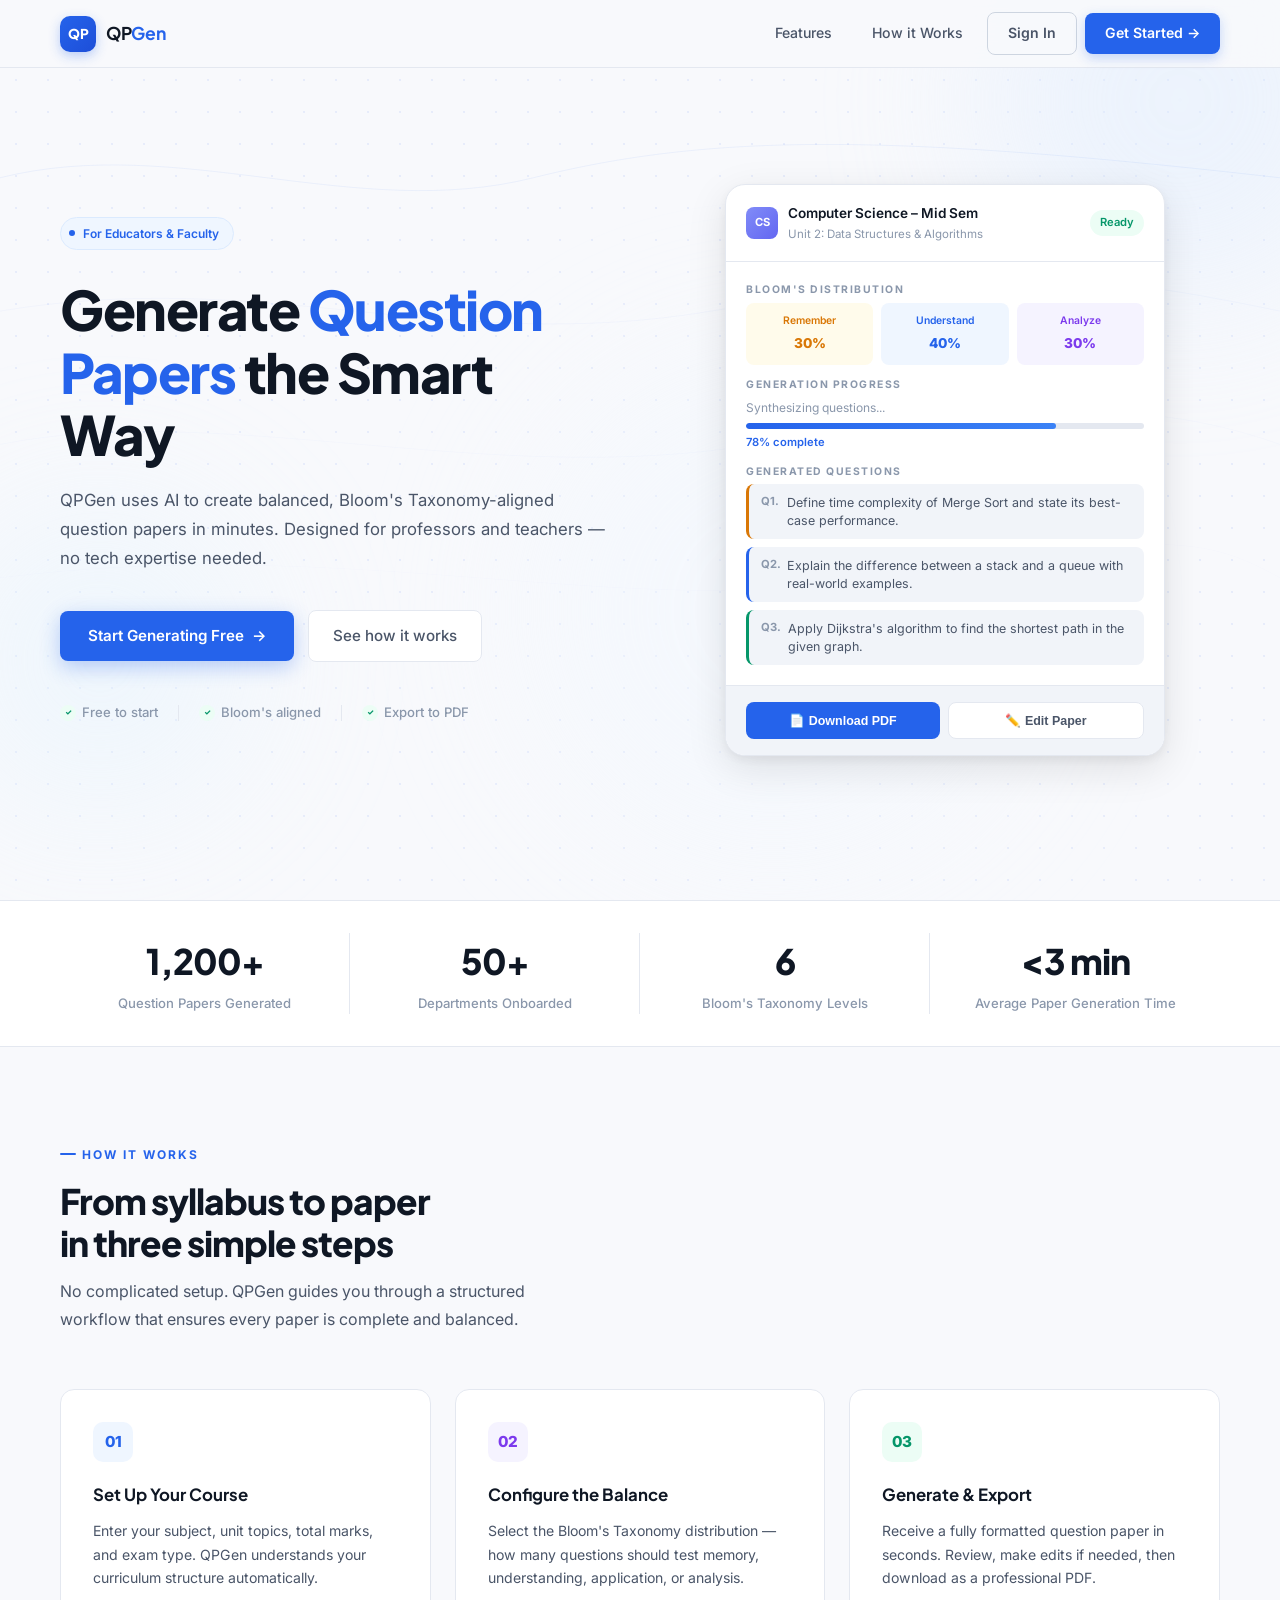
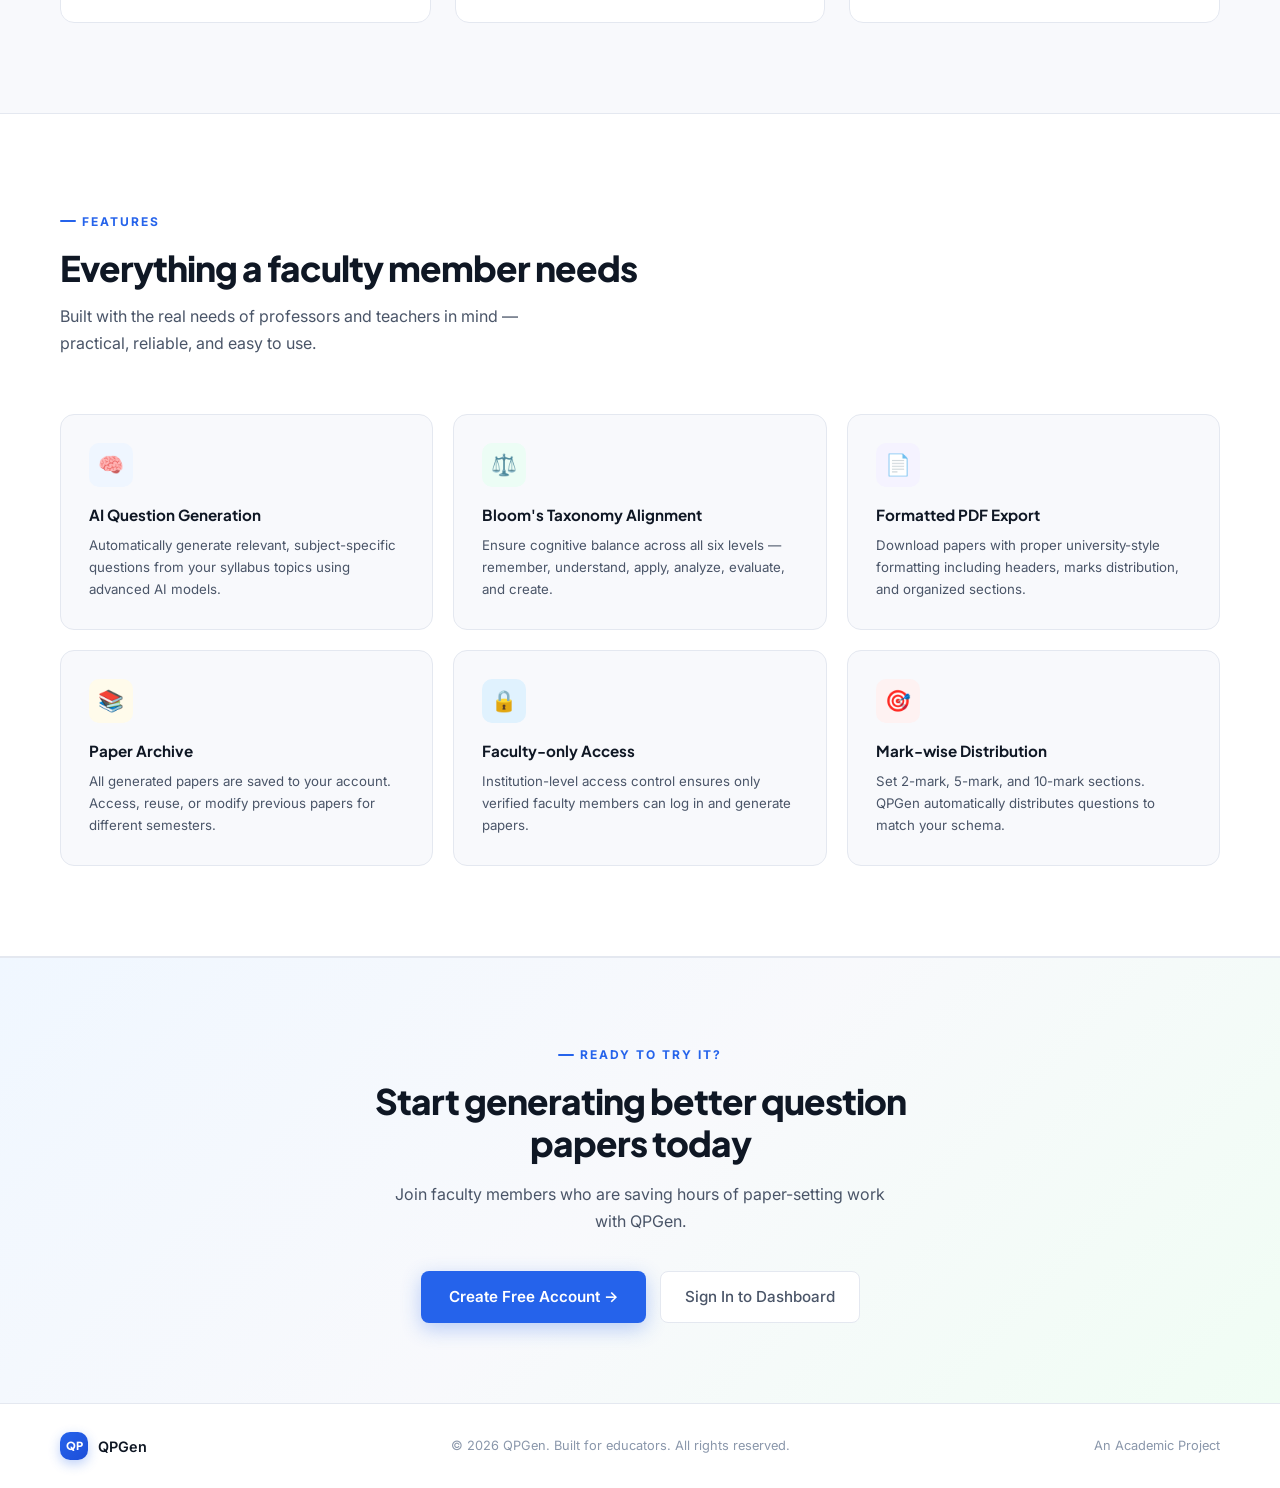
==== commit 74331255: "feat: enhance admin request interface with type badges, topic previews, and request processing state" ====
--- a/frontend/index.html
+++ b/frontend/index.html
@@ -11,7 +11,13 @@
         href="https://fonts.googleapis.com/css2?family=Inter:wght@300;400;500;600;700;800&family=Plus+Jakarta+Sans:wght@400;500;600;700;800&display=swap"
         rel="stylesheet">
     <style>
-        *, *::before, *::after { margin: 0; padding: 0; box-sizing: border-box; }
+        *,
+        *::before,
+        *::after {
+            margin: 0;
+            padding: 0;
+            box-sizing: border-box;
+        }
 
         :root {
             --bg: #f8f9fc;
@@ -32,15 +38,16 @@
             --purple-dim: #f5f3ff;
             --amber: #d97706;
             --amber-dim: #fffbeb;
-            --shadow-sm: 0 1px 3px rgba(0,0,0,0.06), 0 1px 2px rgba(0,0,0,0.04);
-            --shadow-md: 0 4px 16px rgba(0,0,0,0.08), 0 2px 6px rgba(0,0,0,0.04);
-            --shadow-lg: 0 12px 40px rgba(0,0,0,0.1), 0 4px 12px rgba(0,0,0,0.06);
+            --shadow-sm: 0 1px 3px rgba(0, 0, 0, 0.06), 0 1px 2px rgba(0, 0, 0, 0.04);
+            --shadow-md: 0 4px 16px rgba(0, 0, 0, 0.08), 0 2px 6px rgba(0, 0, 0, 0.04);
+            --shadow-lg: 0 12px 40px rgba(0, 0, 0, 0.1), 0 4px 12px rgba(0, 0, 0, 0.06);
             --radius: 14px;
             --radius-sm: 8px;
             --radius-lg: 20px;
         }
 
-        html, body {
+        html,
+        body {
             background: var(--bg);
             color: var(--text-primary);
             font-family: 'Inter', sans-serif;
@@ -77,19 +84,49 @@
             animation: float 20s infinite alternate cubic-bezier(0.45, 0, 0.55, 1);
         }
 
-        .f1 { width: 400px; height: 400px; background: #dbeafe; top: -100px; right: -100px; animation-delay: 0s; }
-        .f2 { width: 300px; height: 300px; background: #e0f2fe; bottom: 10%; left: -50px; animation-delay: -5s; }
-        .f3 { width: 500px; height: 500px; background: #f0f7ff; top: 40%; right: 20%; animation-delay: -10s; }
+        .f1 {
+            width: 400px;
+            height: 400px;
+            background: #dbeafe;
+            top: -100px;
+            right: -100px;
+            animation-delay: 0s;
+        }
+
+        .f2 {
+            width: 300px;
+            height: 300px;
+            background: #e0f2fe;
+            bottom: 10%;
+            left: -50px;
+            animation-delay: -5s;
+        }
+
+        .f3 {
+            width: 500px;
+            height: 500px;
+            background: #f0f7ff;
+            top: 40%;
+            right: 20%;
+            animation-delay: -10s;
+        }
 
         @keyframes float {
-            0% { transform: translate(0, 0) scale(1); }
-            100% { transform: translate(40px, 60px) scale(1.1); }
+            0% {
+                transform: translate(0, 0) scale(1);
+            }
+
+            100% {
+                transform: translate(40px, 60px) scale(1.1);
+            }
         }
 
         /* ── HEADER ── */
         header {
             position: fixed;
-            top: 0; left: 0; right: 0;
+            top: 0;
+            left: 0;
+            right: 0;
             padding: 0 60px;
             height: 68px;
             display: flex;
@@ -108,17 +145,22 @@
             text-decoration: none;
             color: inherit;
         }
+
         .logo-icon {
-            width: 36px; height: 36px;
+            width: 36px;
+            height: 36px;
             background: linear-gradient(135deg, var(--blue) 0%, #1d4ed8 100%);
             border-radius: 10px;
-            display: flex; align-items: center; justify-content: center;
+            display: flex;
+            align-items: center;
+            justify-content: center;
             color: white;
             font-size: 0.85em;
             font-weight: 800;
             font-family: 'Plus Jakarta Sans', sans-serif;
             box-shadow: 0 4px 12px rgba(37, 99, 235, 0.3);
         }
+
         .logo-name {
             font-family: 'Plus Jakarta Sans', sans-serif;
             font-size: 1.1em;
@@ -126,9 +168,17 @@
             color: var(--text-primary);
             letter-spacing: -0.3px;
         }
-        .logo-name span { color: var(--blue); }
-
-        nav { display: flex; align-items: center; gap: 8px; }
+
+        .logo-name span {
+            color: var(--blue);
+        }
+
+        nav {
+            display: flex;
+            align-items: center;
+            gap: 8px;
+        }
+
         .nav-link {
             padding: 8px 16px;
             color: var(--text-secondary);
@@ -138,7 +188,11 @@
             border-radius: var(--radius-sm);
             transition: all 0.2s;
         }
-        .nav-link:hover { background: var(--surface-alt); color: var(--text-primary); }
+
+        .nav-link:hover {
+            background: var(--surface-alt);
+            color: var(--text-primary);
+        }
 
         .btn-nav {
             padding: 9px 20px;
@@ -153,21 +207,25 @@
             gap: 6px;
             border: none;
         }
+
         .btn-nav-outline {
             background: transparent;
             border: 1.5px solid var(--border-strong);
             color: var(--text-secondary);
         }
+
         .btn-nav-outline:hover {
             border-color: var(--blue);
             color: var(--blue);
             background: var(--blue-dim);
         }
+
         .btn-nav-primary {
             background: var(--blue);
             color: white;
             box-shadow: 0 4px 12px rgba(37, 99, 235, 0.25);
         }
+
         .btn-nav-primary:hover {
             background: var(--blue-light);
             transform: translateY(-1px);
@@ -184,8 +242,18 @@
             z-index: 1;
             gap: 60px;
         }
-        .hero-left { flex: 1; max-width: 560px; }
-        .hero-right { flex: 1; display: flex; justify-content: center; align-items: center; }
+
+        .hero-left {
+            flex: 1;
+            max-width: 560px;
+        }
+
+        .hero-right {
+            flex: 1;
+            display: flex;
+            justify-content: center;
+            align-items: center;
+        }
 
         .badge {
             display: inline-flex;
@@ -200,15 +268,27 @@
             color: var(--blue);
             margin-bottom: 28px;
         }
+
         .badge-dot {
-            width: 6px; height: 6px;
+            width: 6px;
+            height: 6px;
             background: var(--blue);
             border-radius: 50%;
             animation: pulse 2s infinite;
         }
+
         @keyframes pulse {
-            0%, 100% { opacity: 1; transform: scale(1); }
-            50% { opacity: 0.5; transform: scale(0.8); }
+
+            0%,
+            100% {
+                opacity: 1;
+                transform: scale(1);
+            }
+
+            50% {
+                opacity: 0.5;
+                transform: scale(0.8);
+            }
         }
 
         .hero-title {
@@ -220,14 +300,18 @@
             color: var(--text-primary);
             margin-bottom: 20px;
         }
+
         .hero-title .highlight {
             color: var(--blue);
             position: relative;
         }
+
         .hero-title .highlight::after {
             content: '';
             position: absolute;
-            bottom: 2px; left: 0; right: 0;
+            bottom: 2px;
+            left: 0;
+            right: 0;
             height: 3px;
             background: linear-gradient(90deg, var(--blue), var(--blue-light));
             border-radius: 2px;
@@ -242,7 +326,13 @@
             font-weight: 400;
         }
 
-        .hero-actions { display: flex; gap: 14px; flex-wrap: wrap; align-items: center; }
+        .hero-actions {
+            display: flex;
+            gap: 14px;
+            flex-wrap: wrap;
+            align-items: center;
+        }
+
         .btn-hero-primary {
             padding: 13px 28px;
             background: var(--blue);
@@ -259,11 +349,13 @@
             gap: 8px;
             box-shadow: 0 6px 20px rgba(37, 99, 235, 0.3);
         }
+
         .btn-hero-primary:hover {
             background: #1d4ed8;
             transform: translateY(-2px);
             box-shadow: 0 10px 28px rgba(37, 99, 235, 0.4);
         }
+
         .btn-hero-secondary {
             padding: 13px 24px;
             background: var(--surface);
@@ -279,6 +371,7 @@
             align-items: center;
             gap: 8px;
         }
+
         .btn-hero-secondary:hover {
             border-color: var(--blue);
             color: var(--blue);
@@ -291,6 +384,7 @@
             align-items: center;
             gap: 20px;
         }
+
         .trust-item {
             display: flex;
             align-items: center;
@@ -299,17 +393,26 @@
             color: var(--text-muted);
             font-weight: 500;
         }
+
         .trust-check {
-            width: 16px; height: 16px;
+            width: 16px;
+            height: 16px;
             background: var(--green-dim);
             border-radius: 50%;
-            display: flex; align-items: center; justify-content: center;
+            display: flex;
+            align-items: center;
+            justify-content: center;
             color: var(--green);
             font-size: 0.6em;
             font-weight: 800;
             flex-shrink: 0;
         }
-        .trust-sep { width: 1px; height: 16px; background: var(--border); }
+
+        .trust-sep {
+            width: 1px;
+            height: 16px;
+            background: var(--border);
+        }
 
         /* ── HERO CARD (Right side visual) ── */
         .hero-card {
@@ -321,6 +424,7 @@
             max-width: 440px;
             overflow: hidden;
         }
+
         .hc-header {
             padding: 18px 20px;
             border-bottom: 1px solid var(--border);
@@ -328,17 +432,31 @@
             align-items: center;
             gap: 10px;
         }
+
         .hc-avatar {
-            width: 32px; height: 32px;
+            width: 32px;
+            height: 32px;
             background: linear-gradient(135deg, #818cf8, #6366f1);
             border-radius: 8px;
-            display: flex; align-items: center; justify-content: center;
+            display: flex;
+            align-items: center;
+            justify-content: center;
             color: white;
             font-size: 0.7em;
             font-weight: 700;
         }
-        .hc-title { font-size: 0.85em; font-weight: 600; color: var(--text-primary); }
-        .hc-sub { font-size: 0.72em; color: var(--text-muted); }
+
+        .hc-title {
+            font-size: 0.85em;
+            font-weight: 600;
+            color: var(--text-primary);
+        }
+
+        .hc-sub {
+            font-size: 0.72em;
+            color: var(--text-muted);
+        }
+
         .hc-status {
             margin-left: auto;
             padding: 4px 10px;
@@ -348,7 +466,13 @@
             background: var(--green-dim);
             color: var(--green);
         }
-        .hc-body { padding: 20px; display: flex; flex-direction: column; gap: 12px; }
+
+        .hc-body {
+            padding: 20px;
+            display: flex;
+            flex-direction: column;
+            gap: 12px;
+        }
 
         .hc-section-label {
             font-size: 0.65em;
@@ -358,30 +482,63 @@
             color: var(--text-muted);
             margin-bottom: 4px;
         }
+
         .hc-info-row {
             background: var(--surface-alt);
             border-radius: var(--radius-sm);
             padding: 10px 14px;
         }
-        .hc-info-row .label { font-size: 0.7em; color: var(--text-muted); font-weight: 500; }
-        .hc-info-row .value { font-size: 0.88em; font-weight: 600; color: var(--text-primary); margin-top: 2px; }
+
+        .hc-info-row .label {
+            font-size: 0.7em;
+            color: var(--text-muted);
+            font-weight: 500;
+        }
+
+        .hc-info-row .value {
+            font-size: 0.88em;
+            font-weight: 600;
+            color: var(--text-primary);
+            margin-top: 2px;
+        }
 
         .hc-bloom-grid {
             display: grid;
             grid-template-columns: 1fr 1fr 1fr;
             gap: 8px;
         }
+
         .hc-bloom-item {
             border-radius: var(--radius-sm);
             padding: 10px;
             text-align: center;
         }
-        .hc-bloom-item .bl-label { font-size: 0.65em; font-weight: 600; margin-bottom: 4px; }
-        .hc-bloom-item .bl-val { font-size: 0.85em; font-weight: 800; }
-
-        .bl-remember { background: var(--amber-dim); color: var(--amber); }
-        .bl-understand { background: var(--blue-dim); color: var(--blue); }
-        .bl-analyze { background: var(--purple-dim); color: var(--purple); }
+
+        .hc-bloom-item .bl-label {
+            font-size: 0.65em;
+            font-weight: 600;
+            margin-bottom: 4px;
+        }
+
+        .hc-bloom-item .bl-val {
+            font-size: 0.85em;
+            font-weight: 800;
+        }
+
+        .bl-remember {
+            background: var(--amber-dim);
+            color: var(--amber);
+        }
+
+        .bl-understand {
+            background: var(--blue-dim);
+            color: var(--blue);
+        }
+
+        .bl-analyze {
+            background: var(--purple-dim);
+            color: var(--purple);
+        }
 
         .hc-prog-bar {
             height: 6px;
@@ -390,15 +547,30 @@
             overflow: hidden;
             margin-top: 4px;
         }
+
         .hc-prog-fill {
             height: 100%;
             background: linear-gradient(90deg, var(--blue) 0%, var(--blue-light) 100%);
             border-radius: 3px;
             animation: fillBar 2s ease-out forwards;
         }
-        @keyframes fillBar { from { width: 0; } to { width: var(--w); } }
-
-        .hc-q-list { display: flex; flex-direction: column; gap: 8px; }
+
+        @keyframes fillBar {
+            from {
+                width: 0;
+            }
+
+            to {
+                width: var(--w);
+            }
+        }
+
+        .hc-q-list {
+            display: flex;
+            flex-direction: column;
+            gap: 8px;
+        }
+
         .hc-q-item {
             display: flex;
             align-items: flex-start;
@@ -411,9 +583,19 @@
             color: var(--text-secondary);
             line-height: 1.4;
         }
-        .hc-q-item.q-mem { border-left-color: var(--amber); }
-        .hc-q-item.q-und { border-left-color: var(--blue); }
-        .hc-q-item.q-app { border-left-color: var(--green); }
+
+        .hc-q-item.q-mem {
+            border-left-color: var(--amber);
+        }
+
+        .hc-q-item.q-und {
+            border-left-color: var(--blue);
+        }
+
+        .hc-q-item.q-app {
+            border-left-color: var(--green);
+        }
+
         .hc-q-num {
             font-weight: 700;
             font-size: 0.9em;
@@ -428,6 +610,7 @@
             border-top: 1px solid var(--border);
             background: var(--surface-alt);
         }
+
         .hc-btn {
             flex: 1;
             padding: 10px;
@@ -442,14 +625,26 @@
             justify-content: center;
             gap: 5px;
         }
-        .hc-btn-primary { background: var(--blue); color: white; }
-        .hc-btn-primary:hover { background: #1d4ed8; }
+
+        .hc-btn-primary {
+            background: var(--blue);
+            color: white;
+        }
+
+        .hc-btn-primary:hover {
+            background: #1d4ed8;
+        }
+
         .hc-btn-outline {
             background: var(--surface);
             color: var(--text-secondary);
             border: 1.5px solid var(--border);
         }
-        .hc-btn-outline:hover { border-color: var(--blue); color: var(--blue); }
+
+        .hc-btn-outline:hover {
+            border-color: var(--blue);
+            color: var(--blue);
+        }
 
         /* ── STATS BAR ── */
         .stats-bar {
@@ -463,12 +658,17 @@
             grid-template-columns: repeat(4, 1fr);
             gap: 0;
         }
+
         .stat-item {
             text-align: center;
             padding: 0 32px;
             border-right: 1px solid var(--border);
         }
-        .stat-item:last-child { border-right: none; }
+
+        .stat-item:last-child {
+            border-right: none;
+        }
+
         .stat-number {
             font-family: 'Plus Jakarta Sans', sans-serif;
             font-size: 2.2em;
@@ -477,6 +677,7 @@
             letter-spacing: -1px;
             display: block;
         }
+
         .stat-label {
             font-size: 0.82em;
             color: var(--text-muted);
@@ -485,8 +686,17 @@
         }
 
         /* ── HOW IT WORKS ── */
-        .section { padding: 90px 60px; position: relative; z-index: 1; }
-        .section-alt { background: var(--surface); border-top: 1px solid var(--border); border-bottom: 1px solid var(--border); }
+        .section {
+            padding: 90px 60px;
+            position: relative;
+            z-index: 1;
+        }
+
+        .section-alt {
+            background: var(--surface);
+            border-top: 1px solid var(--border);
+            border-bottom: 1px solid var(--border);
+        }
 
         .section-tag {
             display: inline-flex;
@@ -499,7 +709,14 @@
             color: var(--blue);
             margin-bottom: 16px;
         }
-        .section-tag::before { content: ''; width: 16px; height: 2px; background: var(--blue); border-radius: 1px; }
+
+        .section-tag::before {
+            content: '';
+            width: 16px;
+            height: 2px;
+            background: var(--blue);
+            border-radius: 1px;
+        }
 
         .section-title {
             font-family: 'Plus Jakarta Sans', sans-serif;
@@ -510,6 +727,7 @@
             margin-bottom: 14px;
             line-height: 1.2;
         }
+
         .section-sub {
             font-size: 1em;
             color: var(--text-secondary);
@@ -523,6 +741,7 @@
             gap: 24px;
             margin-top: 56px;
         }
+
         .step-card {
             background: var(--surface);
             border: 1px solid var(--border);
@@ -531,22 +750,39 @@
             transition: all 0.3s;
             position: relative;
         }
+
         .step-card:hover {
             border-color: var(--blue);
             box-shadow: var(--shadow-md);
             transform: translateY(-4px);
         }
+
         .step-num {
-            width: 40px; height: 40px;
+            width: 40px;
+            height: 40px;
             border-radius: 10px;
-            display: flex; align-items: center; justify-content: center;
+            display: flex;
+            align-items: center;
+            justify-content: center;
             font-weight: 800;
             font-size: 0.95em;
             margin-bottom: 20px;
         }
-        .step-n1 { background: var(--blue-dim); color: var(--blue); }
-        .step-n2 { background: var(--purple-dim); color: var(--purple); }
-        .step-n3 { background: var(--green-dim); color: var(--green); }
+
+        .step-n1 {
+            background: var(--blue-dim);
+            color: var(--blue);
+        }
+
+        .step-n2 {
+            background: var(--purple-dim);
+            color: var(--purple);
+        }
+
+        .step-n3 {
+            background: var(--green-dim);
+            color: var(--green);
+        }
 
         .step-card h3 {
             font-family: 'Plus Jakarta Sans', sans-serif;
@@ -555,7 +791,12 @@
             margin-bottom: 10px;
             color: var(--text-primary);
         }
-        .step-card p { font-size: 0.88em; color: var(--text-secondary); line-height: 1.7; }
+
+        .step-card p {
+            font-size: 0.88em;
+            color: var(--text-secondary);
+            line-height: 1.7;
+        }
 
         /* ── FEATURES ── */
         .feat-grid {
@@ -564,6 +805,7 @@
             gap: 20px;
             margin-top: 56px;
         }
+
         .feat-card {
             background: var(--bg);
             border: 1px solid var(--border);
@@ -571,25 +813,48 @@
             padding: 28px;
             transition: all 0.3s;
         }
+
         .feat-card:hover {
             background: var(--surface);
             border-color: var(--border-strong);
             box-shadow: var(--shadow-sm);
             transform: translateY(-2px);
         }
+
         .feat-icon {
-            width: 44px; height: 44px;
+            width: 44px;
+            height: 44px;
             border-radius: 10px;
-            display: flex; align-items: center; justify-content: center;
+            display: flex;
+            align-items: center;
+            justify-content: center;
             font-size: 1.3em;
             margin-bottom: 16px;
         }
-        .fi-blue { background: var(--blue-dim); }
-        .fi-green { background: var(--green-dim); }
-        .fi-purple { background: var(--purple-dim); }
-        .fi-amber { background: var(--amber-dim); }
-        .fi-blue2 { background: #e0f2fe; }
-        .fi-red { background: #fef2f2; }
+
+        .fi-blue {
+            background: var(--blue-dim);
+        }
+
+        .fi-green {
+            background: var(--green-dim);
+        }
+
+        .fi-purple {
+            background: var(--purple-dim);
+        }
+
+        .fi-amber {
+            background: var(--amber-dim);
+        }
+
+        .fi-blue2 {
+            background: #e0f2fe;
+        }
+
+        .fi-red {
+            background: #fef2f2;
+        }
 
         .feat-card h3 {
             font-family: 'Plus Jakarta Sans', sans-serif;
@@ -598,7 +863,12 @@
             margin-bottom: 8px;
             color: var(--text-primary);
         }
-        .feat-card p { font-size: 0.83em; color: var(--text-secondary); line-height: 1.65; }
+
+        .feat-card p {
+            font-size: 0.83em;
+            color: var(--text-secondary);
+            line-height: 1.65;
+        }
 
         /* ── CTA SECTION ── */
         .cta-section {
@@ -609,9 +879,22 @@
             background: linear-gradient(135deg, #f0f7ff 0%, #f8f9fc 50%, #f0fdf4 100%);
             border-top: 1px solid var(--border);
         }
-        .cta-section .section-title { max-width: 560px; margin: 0 auto 16px; }
-        .cta-section .section-sub { margin: 0 auto 36px; text-align: center; }
-        .cta-actions { display: flex; justify-content: center; gap: 14px; }
+
+        .cta-section .section-title {
+            max-width: 560px;
+            margin: 0 auto 16px;
+        }
+
+        .cta-section .section-sub {
+            margin: 0 auto 36px;
+            text-align: center;
+        }
+
+        .cta-actions {
+            display: flex;
+            justify-content: center;
+            gap: 14px;
+        }
 
         /* ── AUTH MODAL ── */
         .overlay {
@@ -625,6 +908,7 @@
             justify-content: center;
             padding: 20px;
         }
+
         .auth-card {
             width: 100%;
             max-width: 460px;
@@ -635,29 +919,39 @@
             overflow: hidden;
             position: relative;
         }
+
         .auth-header {
             padding: 28px 32px 0;
             display: flex;
             align-items: flex-start;
             justify-content: space-between;
         }
+
         .auth-logo {
             display: flex;
             align-items: center;
             gap: 10px;
         }
+
         .auth-close {
-            width: 32px; height: 32px;
+            width: 32px;
+            height: 32px;
             border-radius: var(--radius-sm);
             border: 1.5px solid var(--border);
             background: transparent;
             cursor: pointer;
-            display: flex; align-items: center; justify-content: center;
+            display: flex;
+            align-items: center;
+            justify-content: center;
             color: var(--text-muted);
             font-size: 1.1em;
             transition: all 0.2s;
         }
-        .auth-close:hover { background: var(--surface-alt); color: var(--text-primary); }
+
+        .auth-close:hover {
+            background: var(--surface-alt);
+            color: var(--text-primary);
+        }
 
         .auth-tabs {
             display: flex;
@@ -666,6 +960,7 @@
             gap: 0;
             margin-top: 20px;
         }
+
         .tab {
             flex: 1;
             padding: 10px 6px;
@@ -678,12 +973,24 @@
             border-bottom: 2px solid transparent;
             margin-bottom: -1px;
         }
-        .tab.active { color: var(--blue); border-bottom-color: var(--blue); }
-        .tab:hover:not(.active) { color: var(--text-secondary); }
-
-        .auth-body { padding: 24px 32px 32px; }
-
-        .field { margin-bottom: 18px; }
+
+        .tab.active {
+            color: var(--blue);
+            border-bottom-color: var(--blue);
+        }
+
+        .tab:hover:not(.active) {
+            color: var(--text-secondary);
+        }
+
+        .auth-body {
+            padding: 24px 32px 32px;
+        }
+
+        .field {
+            margin-bottom: 18px;
+        }
+
         .field label {
             display: block;
             font-size: 0.8em;
@@ -691,6 +998,7 @@
             color: var(--text-secondary);
             margin-bottom: 7px;
         }
+
         .field input {
             width: 100%;
             background: var(--surface-alt);
@@ -703,12 +1011,16 @@
             font-size: 0.92em;
             transition: all 0.2s;
         }
+
         .field input:focus {
             border-color: var(--blue);
             background: var(--surface);
             box-shadow: 0 0 0 3px rgba(37, 99, 235, 0.08);
         }
-        .field input::placeholder { color: var(--text-muted); }
+
+        .field input::placeholder {
+            color: var(--text-muted);
+        }
 
         .btn-auth {
             width: 100%;
@@ -724,6 +1036,7 @@
             letter-spacing: 0.3px;
             margin-top: 4px;
         }
+
         .btn-auth:hover {
             background: #1d4ed8;
             transform: translateY(-1px);
@@ -748,20 +1061,62 @@
             position: relative;
             z-index: 1;
         }
-        .footer-brand { display: flex; align-items: center; gap: 10px; }
-        .footer-copy { font-size: 0.8em; color: var(--text-muted); }
+
+        .footer-brand {
+            display: flex;
+            align-items: center;
+            gap: 10px;
+        }
+
+        .footer-copy {
+            font-size: 0.8em;
+            color: var(--text-muted);
+        }
 
         /* ── RESPONSIVE ── */
         @media (max-width: 900px) {
-            header { padding: 0 24px; }
-            .hero { flex-direction: column; padding: 100px 24px 48px; gap: 40px; }
-            .hero-left { max-width: 100%; }
-            .hero-right { width: 100%; }
-            .hero-title { font-size: 2.4em; }
-            .stats-bar { grid-template-columns: repeat(2, 1fr); padding: 32px 24px; }
-            .steps-grid, .feat-grid { grid-template-columns: 1fr; }
-            .section { padding: 60px 24px; }
-            footer { padding: 24px; flex-direction: column; gap: 12px; text-align: center; }
+            header {
+                padding: 0 24px;
+            }
+
+            .hero {
+                flex-direction: column;
+                padding: 100px 24px 48px;
+                gap: 40px;
+            }
+
+            .hero-left {
+                max-width: 100%;
+            }
+
+            .hero-right {
+                width: 100%;
+            }
+
+            .hero-title {
+                font-size: 2.4em;
+            }
+
+            .stats-bar {
+                grid-template-columns: repeat(2, 1fr);
+                padding: 32px 24px;
+            }
+
+            .steps-grid,
+            .feat-grid {
+                grid-template-columns: 1fr;
+            }
+
+            .section {
+                padding: 60px 24px;
+            }
+
+            footer {
+                padding: 24px;
+                flex-direction: column;
+                gap: 12px;
+                text-align: center;
+            }
         }
     </style>
 </head>
@@ -774,10 +1129,14 @@
         <div class="floater f3"></div>
         <div class="bg-lines">
             <svg viewBox="0 0 1440 900" preserveAspectRatio="xMidYMid slice" xmlns="http://www.w3.org/2000/svg">
-                <path d="M0,200 C200,150 400,250 600,200 S1000,150 1440,200" stroke="#2563eb" stroke-width="0.8" fill="none" opacity="0.3"/>
-                <path d="M0,350 C300,300 500,400 800,350 S1200,300 1440,350" stroke="#2563eb" stroke-width="0.6" fill="none" opacity="0.2"/>
-                <path d="M0,500 C250,450 550,550 850,500 S1300,450 1440,500" stroke="#2563eb" stroke-width="0.5" fill="none" opacity="0.15"/>
-                <path d="M0,650 C400,600 700,700 1000,650 S1350,600 1440,650" stroke="#2563eb" stroke-width="0.4" fill="none" opacity="0.1"/>
+                <path d="M0,200 C200,150 400,250 600,200 S1000,150 1440,200" stroke="#2563eb" stroke-width="0.8"
+                    fill="none" opacity="0.3" />
+                <path d="M0,350 C300,300 500,400 800,350 S1200,300 1440,350" stroke="#2563eb" stroke-width="0.6"
+                    fill="none" opacity="0.2" />
+                <path d="M0,500 C250,450 550,550 850,500 S1300,450 1440,500" stroke="#2563eb" stroke-width="0.5"
+                    fill="none" opacity="0.15" />
+                <path d="M0,650 C400,600 700,700 1000,650 S1350,600 1440,650" stroke="#2563eb" stroke-width="0.4"
+                    fill="none" opacity="0.1" />
             </svg>
         </div>
     </div>
@@ -804,7 +1163,8 @@
                 For Educators &amp; Faculty
             </div>
             <h1 class="hero-title">Generate <span class="highlight">Question Papers</span> the Smart Way</h1>
-            <p class="hero-sub">QPGen uses AI to create balanced, Bloom's Taxonomy-aligned question papers in minutes. Designed for professors and teachers — no tech expertise needed.</p>
+            <p class="hero-sub">QPGen uses AI to create balanced, Bloom's Taxonomy-aligned question papers in minutes.
+                Designed for professors and teachers — no tech expertise needed.</p>
             <div class="hero-actions">
                 <a href="#" class="btn-hero-primary" onclick="openAuth('register')">
                     <span>Start Generating Free</span>
@@ -861,16 +1221,23 @@
                     </div>
                     <div>
                         <div class="hc-section-label">Generation Progress</div>
-                        <div style="font-size:0.75em; color: var(--text-muted); margin-bottom:6px;">Synthesizing questions...</div>
-                        <div class="hc-prog-bar"><div class="hc-prog-fill" style="--w:78%"></div></div>
-                        <div style="font-size:0.7em; color:var(--blue); margin-top:5px; font-weight:600;">78% complete</div>
+                        <div style="font-size:0.75em; color: var(--text-muted); margin-bottom:6px;">Synthesizing
+                            questions...</div>
+                        <div class="hc-prog-bar">
+                            <div class="hc-prog-fill" style="--w:78%"></div>
+                        </div>
+                        <div style="font-size:0.7em; color:var(--blue); margin-top:5px; font-weight:600;">78% complete
+                        </div>
                     </div>
                     <div>
                         <div class="hc-section-label">Generated Questions</div>
                         <div class="hc-q-list">
-                            <div class="hc-q-item q-mem"><span class="hc-q-num">Q1.</span> Define time complexity of Merge Sort and state its best-case performance.</div>
-                            <div class="hc-q-item q-und"><span class="hc-q-num">Q2.</span> Explain the difference between a stack and a queue with real-world examples.</div>
-                            <div class="hc-q-item q-app"><span class="hc-q-num">Q3.</span> Apply Dijkstra's algorithm to find the shortest path in the given graph.</div>
+                            <div class="hc-q-item q-mem"><span class="hc-q-num">Q1.</span> Define time complexity of
+                                Merge Sort and state its best-case performance.</div>
+                            <div class="hc-q-item q-und"><span class="hc-q-num">Q2.</span> Explain the difference
+                                between a stack and a queue with real-world examples.</div>
+                            <div class="hc-q-item q-app"><span class="hc-q-num">Q3.</span> Apply Dijkstra's algorithm to
+                                find the shortest path in the given graph.</div>
                         </div>
                     </div>
                 </div>
@@ -906,22 +1273,26 @@
     <section class="section" id="how-it-works">
         <div class="section-tag">How it Works</div>
         <h2 class="section-title">From syllabus to paper<br>in three simple steps</h2>
-        <p class="section-sub">No complicated setup. QPGen guides you through a structured workflow that ensures every paper is complete and balanced.</p>
+        <p class="section-sub">No complicated setup. QPGen guides you through a structured workflow that ensures every
+            paper is complete and balanced.</p>
         <div class="steps-grid">
             <div class="step-card">
                 <div class="step-num step-n1">01</div>
                 <h3>Set Up Your Course</h3>
-                <p>Enter your subject, unit topics, total marks, and exam type. QPGen understands your curriculum structure automatically.</p>
+                <p>Enter your subject, unit topics, total marks, and exam type. QPGen understands your curriculum
+                    structure automatically.</p>
             </div>
             <div class="step-card">
                 <div class="step-num step-n2">02</div>
                 <h3>Configure the Balance</h3>
-                <p>Select the Bloom's Taxonomy distribution — how many questions should test memory, understanding, application, or analysis.</p>
+                <p>Select the Bloom's Taxonomy distribution — how many questions should test memory, understanding,
+                    application, or analysis.</p>
             </div>
             <div class="step-card">
                 <div class="step-num step-n3">03</div>
                 <h3>Generate &amp; Export</h3>
-                <p>Receive a fully formatted question paper in seconds. Review, make edits if needed, then download as a professional PDF.</p>
+                <p>Receive a fully formatted question paper in seconds. Review, make edits if needed, then download as a
+                    professional PDF.</p>
             </div>
         </div>
     </section>
@@ -930,37 +1301,44 @@
     <section class="section section-alt" id="features">
         <div class="section-tag">Features</div>
         <h2 class="section-title">Everything a faculty member needs</h2>
-        <p class="section-sub">Built with the real needs of professors and teachers in mind — practical, reliable, and easy to use.</p>
+        <p class="section-sub">Built with the real needs of professors and teachers in mind — practical, reliable, and
+            easy to use.</p>
         <div class="feat-grid">
             <div class="feat-card">
                 <div class="feat-icon fi-blue">🧠</div>
                 <h3>AI Question Generation</h3>
-                <p>Automatically generate relevant, subject-specific questions from your syllabus topics using advanced AI models.</p>
+                <p>Automatically generate relevant, subject-specific questions from your syllabus topics using advanced
+                    AI models.</p>
             </div>
             <div class="feat-card">
                 <div class="feat-icon fi-green">⚖️</div>
                 <h3>Bloom's Taxonomy Alignment</h3>
-                <p>Ensure cognitive balance across all six levels — remember, understand, apply, analyze, evaluate, and create.</p>
+                <p>Ensure cognitive balance across all six levels — remember, understand, apply, analyze, evaluate, and
+                    create.</p>
             </div>
             <div class="feat-card">
                 <div class="feat-icon fi-purple">📄</div>
                 <h3>Formatted PDF Export</h3>
-                <p>Download papers with proper university-style formatting including headers, marks distribution, and organized sections.</p>
+                <p>Download papers with proper university-style formatting including headers, marks distribution, and
+                    organized sections.</p>
             </div>
             <div class="feat-card">
                 <div class="feat-icon fi-amber">📚</div>
                 <h3>Paper Archive</h3>
-                <p>All generated papers are saved to your account. Access, reuse, or modify previous papers for different semesters.</p>
+                <p>All generated papers are saved to your account. Access, reuse, or modify previous papers for
+                    different semesters.</p>
             </div>
             <div class="feat-card">
                 <div class="feat-icon fi-blue2">🔒</div>
                 <h3>Faculty-only Access</h3>
-                <p>Institution-level access control ensures only verified faculty members can log in and generate papers.</p>
+                <p>Institution-level access control ensures only verified faculty members can log in and generate
+                    papers.</p>
             </div>
             <div class="feat-card">
                 <div class="feat-icon fi-red">🎯</div>
                 <h3>Mark-wise Distribution</h3>
-                <p>Set 2-mark, 5-mark, and 10-mark sections. QPGen automatically distributes questions to match your schema.</p>
+                <p>Set 2-mark, 5-mark, and 10-mark sections. QPGen automatically distributes questions to match your
+                    schema.</p>
             </div>
         </div>
     </section>
@@ -1011,7 +1389,8 @@
                         <input type="password" id="lp" placeholder="Enter your password">
                     </div>
                     <button class="btn-auth" onclick="login()">Sign In to Dashboard →</button>
-                    <div class="auth-footer-note">Don't have an account? <a href="#" onclick="setTab('register')" style="color:var(--blue); font-weight:600;">Create one →</a></div>
+                    <div class="auth-footer-note">Don't have an account? <a href="#" onclick="setTab('register')"
+                            style="color:var(--blue); font-weight:600;">Create one →</a></div>
                 </div>
                 <div id="pReg" style="display:none;">
                     <div class="field">
@@ -1027,7 +1406,8 @@
                         <input type="password" id="rp" placeholder="Create a strong password">
                     </div>
                     <button class="btn-auth" onclick="register()">Create Account →</button>
-                    <div class="auth-footer-note">Already registered? <a href="#" onclick="setTab('login')" style="color:var(--blue); font-weight:600;">Sign in →</a></div>
+                    <div class="auth-footer-note">Already registered? <a href="#" onclick="setTab('login')"
+                            style="color:var(--blue); font-weight:600;">Sign in →</a></div>
                 </div>
             </div>
         </div>
@@ -1098,4 +1478,5 @@
         if (localStorage.getItem('token')) window.location.href = 'dashboard.html';
     </script>
 </body>
+
 </html>
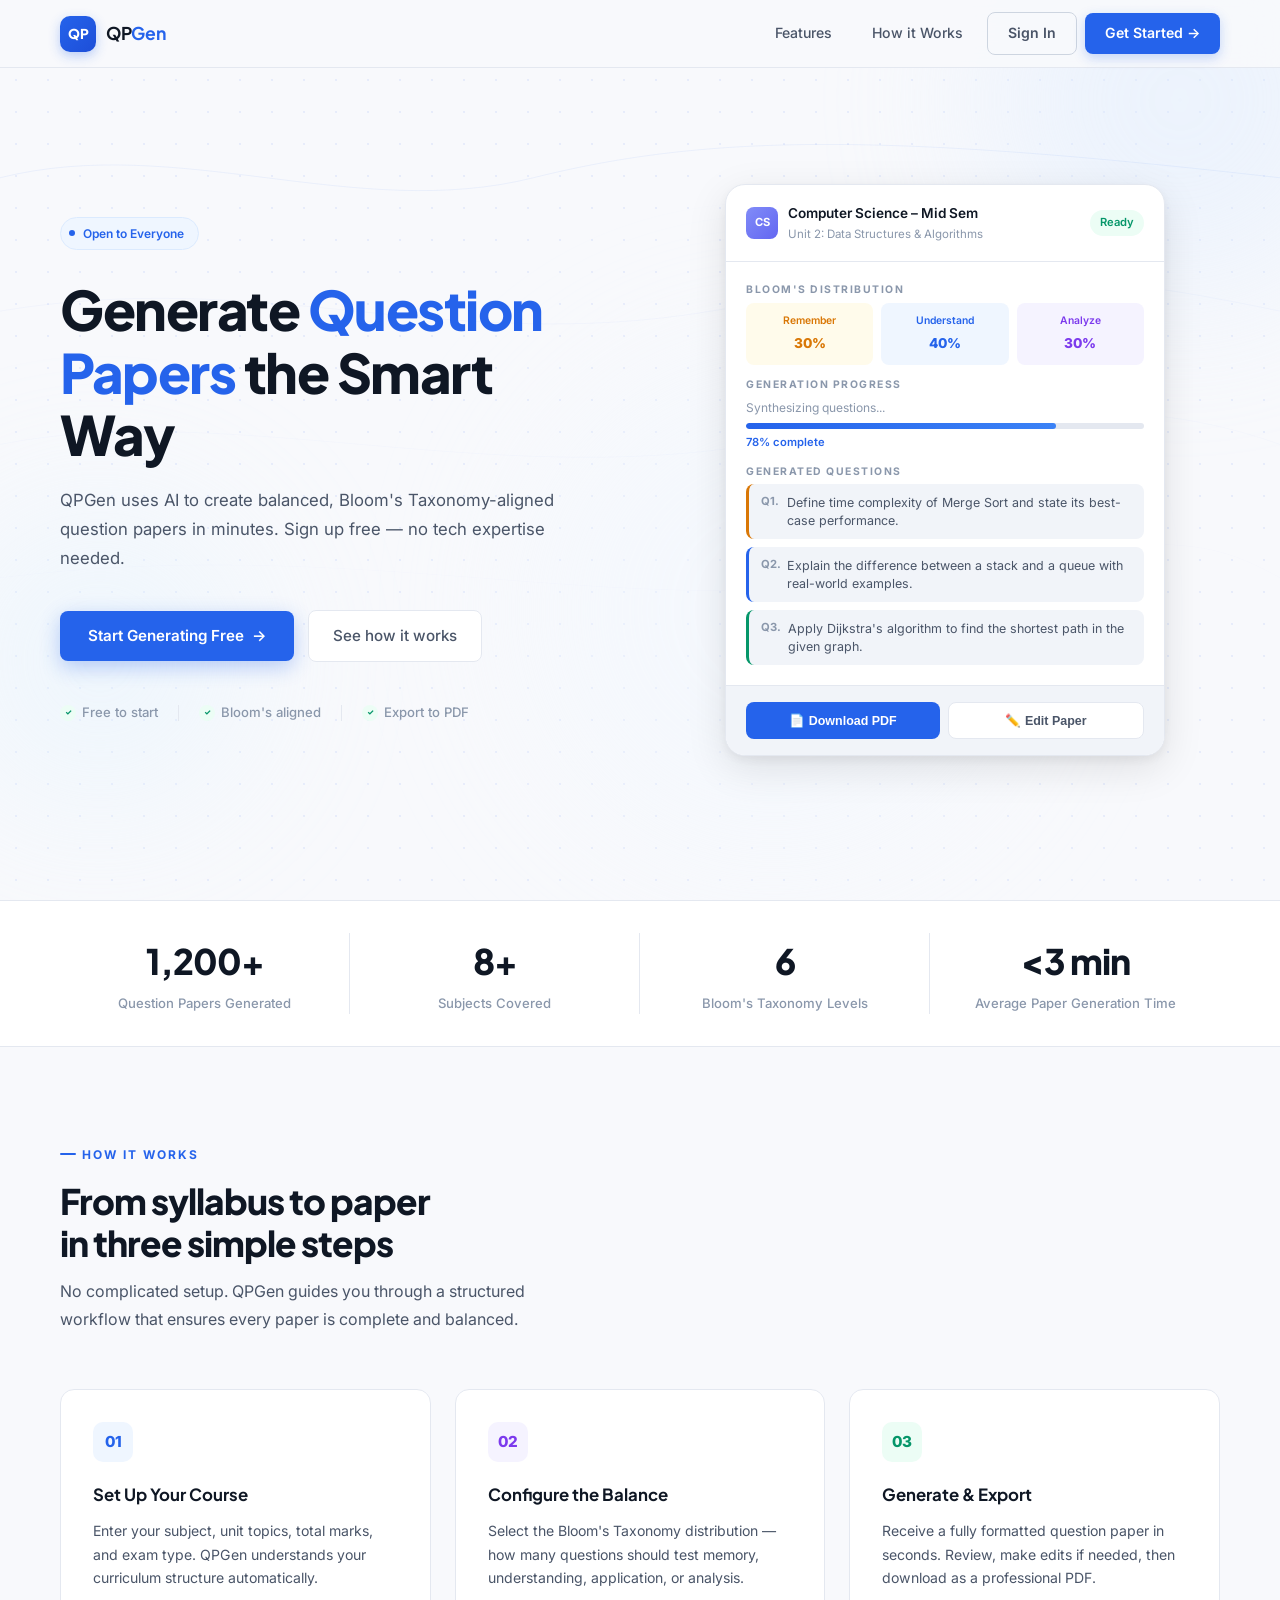
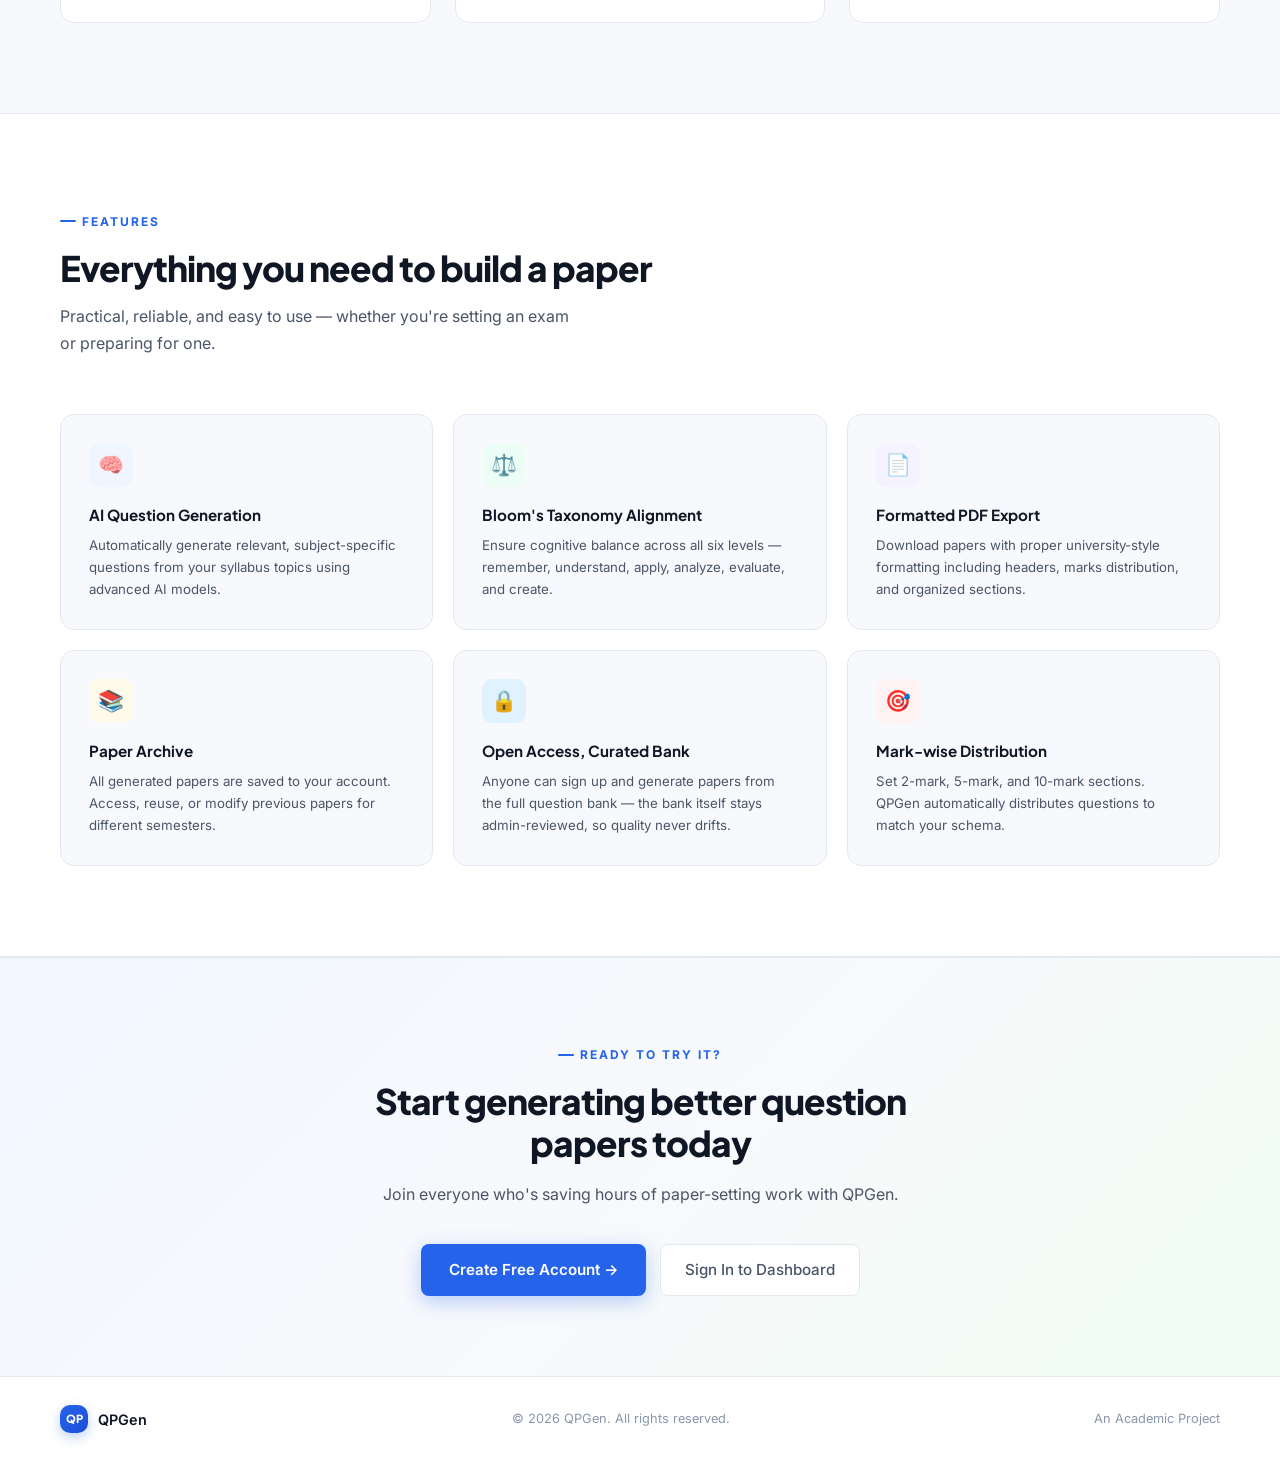
==== commit aa0a761b: "feat: update admin interface to reflect user role changes; modify labels and titles for clarity" ====
--- a/frontend/index.html
+++ b/frontend/index.html
@@ -4,9 +4,9 @@
 <head>
     <meta charset="UTF-8">
     <meta name="viewport" content="width=device-width, initial-scale=1.0">
-    <title>QPGen — AI Question Paper Generator for Educators</title>
+    <title>QPGen — AI Question Paper Generator</title>
     <meta name="description"
-        content="QPGen helps faculty generate balanced, Bloom's-aligned question papers in minutes using AI. Built for educators, by design.">
+        content="QPGen uses AI to generate balanced, Bloom's-aligned question papers in minutes. Free to sign up — pick a subject, pick your marks, get a paper.">
     <link
         href="https://fonts.googleapis.com/css2?family=Inter:wght@300;400;500;600;700;800&family=Plus+Jakarta+Sans:wght@400;500;600;700;800&display=swap"
         rel="stylesheet">
@@ -1160,11 +1160,11 @@
         <div class="hero-left">
             <div class="badge">
                 <div class="badge-dot"></div>
-                For Educators &amp; Faculty
+                Open to Everyone
             </div>
             <h1 class="hero-title">Generate <span class="highlight">Question Papers</span> the Smart Way</h1>
             <p class="hero-sub">QPGen uses AI to create balanced, Bloom's Taxonomy-aligned question papers in minutes.
-                Designed for professors and teachers — no tech expertise needed.</p>
+                Sign up free — no tech expertise needed.</p>
             <div class="hero-actions">
                 <a href="#" class="btn-hero-primary" onclick="openAuth('register')">
                     <span>Start Generating Free</span>
@@ -1256,8 +1256,8 @@
             <div class="stat-label">Question Papers Generated</div>
         </div>
         <div class="stat-item">
-            <span class="stat-number">50+</span>
-            <div class="stat-label">Departments Onboarded</div>
+            <span class="stat-number">8+</span>
+            <div class="stat-label">Subjects Covered</div>
         </div>
         <div class="stat-item">
             <span class="stat-number">6</span>
@@ -1300,9 +1300,9 @@
     <!-- FEATURES -->
     <section class="section section-alt" id="features">
         <div class="section-tag">Features</div>
-        <h2 class="section-title">Everything a faculty member needs</h2>
-        <p class="section-sub">Built with the real needs of professors and teachers in mind — practical, reliable, and
-            easy to use.</p>
+        <h2 class="section-title">Everything you need to build a paper</h2>
+        <p class="section-sub">Practical, reliable, and easy to use — whether you're setting an exam or preparing
+            for one.</p>
         <div class="feat-grid">
             <div class="feat-card">
                 <div class="feat-icon fi-blue">🧠</div>
@@ -1330,9 +1330,9 @@
             </div>
             <div class="feat-card">
                 <div class="feat-icon fi-blue2">🔒</div>
-                <h3>Faculty-only Access</h3>
-                <p>Institution-level access control ensures only verified faculty members can log in and generate
-                    papers.</p>
+                <h3>Open Access, Curated Bank</h3>
+                <p>Anyone can sign up and generate papers from the full question bank — the bank itself stays
+                    admin-reviewed, so quality never drifts.</p>
             </div>
             <div class="feat-card">
                 <div class="feat-icon fi-red">🎯</div>
@@ -1347,7 +1347,7 @@
     <section class="cta-section">
         <div class="section-tag" style="justify-content: center;">Ready to Try It?</div>
         <h2 class="section-title">Start generating better question papers today</h2>
-        <p class="section-sub">Join faculty members who are saving hours of paper-setting work with QPGen.</p>
+        <p class="section-sub">Join everyone who's saving hours of paper-setting work with QPGen.</p>
         <div class="cta-actions">
             <a href="#" class="btn-hero-primary" onclick="openAuth('register')">Create Free Account →</a>
             <a href="#" class="btn-hero-secondary" onclick="openAuth('login')">Sign In to Dashboard</a>
@@ -1360,7 +1360,7 @@
             <div class="logo-icon" style="width:28px; height:28px; font-size:0.7em;">QP</div>
             <span style="font-size:0.9em; font-weight:600; color: var(--text-primary);">QPGen</span>
         </div>
-        <div class="footer-copy">© 2026 QPGen. Built for educators. All rights reserved.</div>
+        <div class="footer-copy">© 2026 QPGen. All rights reserved.</div>
         <div class="footer-copy">An Academic Project</div>
     </footer>
 
@@ -1375,14 +1375,14 @@
                 <button class="auth-close" onclick="closeAuth()">✕</button>
             </div>
             <div class="auth-tabs">
-                <div class="tab" id="tLog" onclick="setTab('login')">Faculty Sign In</div>
+                <div class="tab" id="tLog" onclick="setTab('login')">Sign In</div>
                 <div class="tab" id="tReg" onclick="setTab('register')">Create Account</div>
             </div>
             <div class="auth-body">
                 <div id="pLog" style="display:none;">
                     <div class="field">
-                        <label>Institutional Email</label>
-                        <input type="email" id="le" placeholder="professor@university.edu">
+                        <label>Email</label>
+                        <input type="email" id="le" placeholder="you@example.com">
                     </div>
                     <div class="field">
                         <label>Password</label>
@@ -1395,11 +1395,11 @@
                 <div id="pReg" style="display:none;">
                     <div class="field">
                         <label>Full Name</label>
-                        <input type="text" id="rn" placeholder="Dr. Anita Sharma">
+                        <input type="text" id="rn" placeholder="Anita Sharma">
                     </div>
                     <div class="field">
-                        <label>Institutional Email</label>
-                        <input type="email" id="re" placeholder="anita@university.edu">
+                        <label>Email</label>
+                        <input type="email" id="re" placeholder="anita@example.com">
                     </div>
                     <div class="field">
                         <label>Password</label>
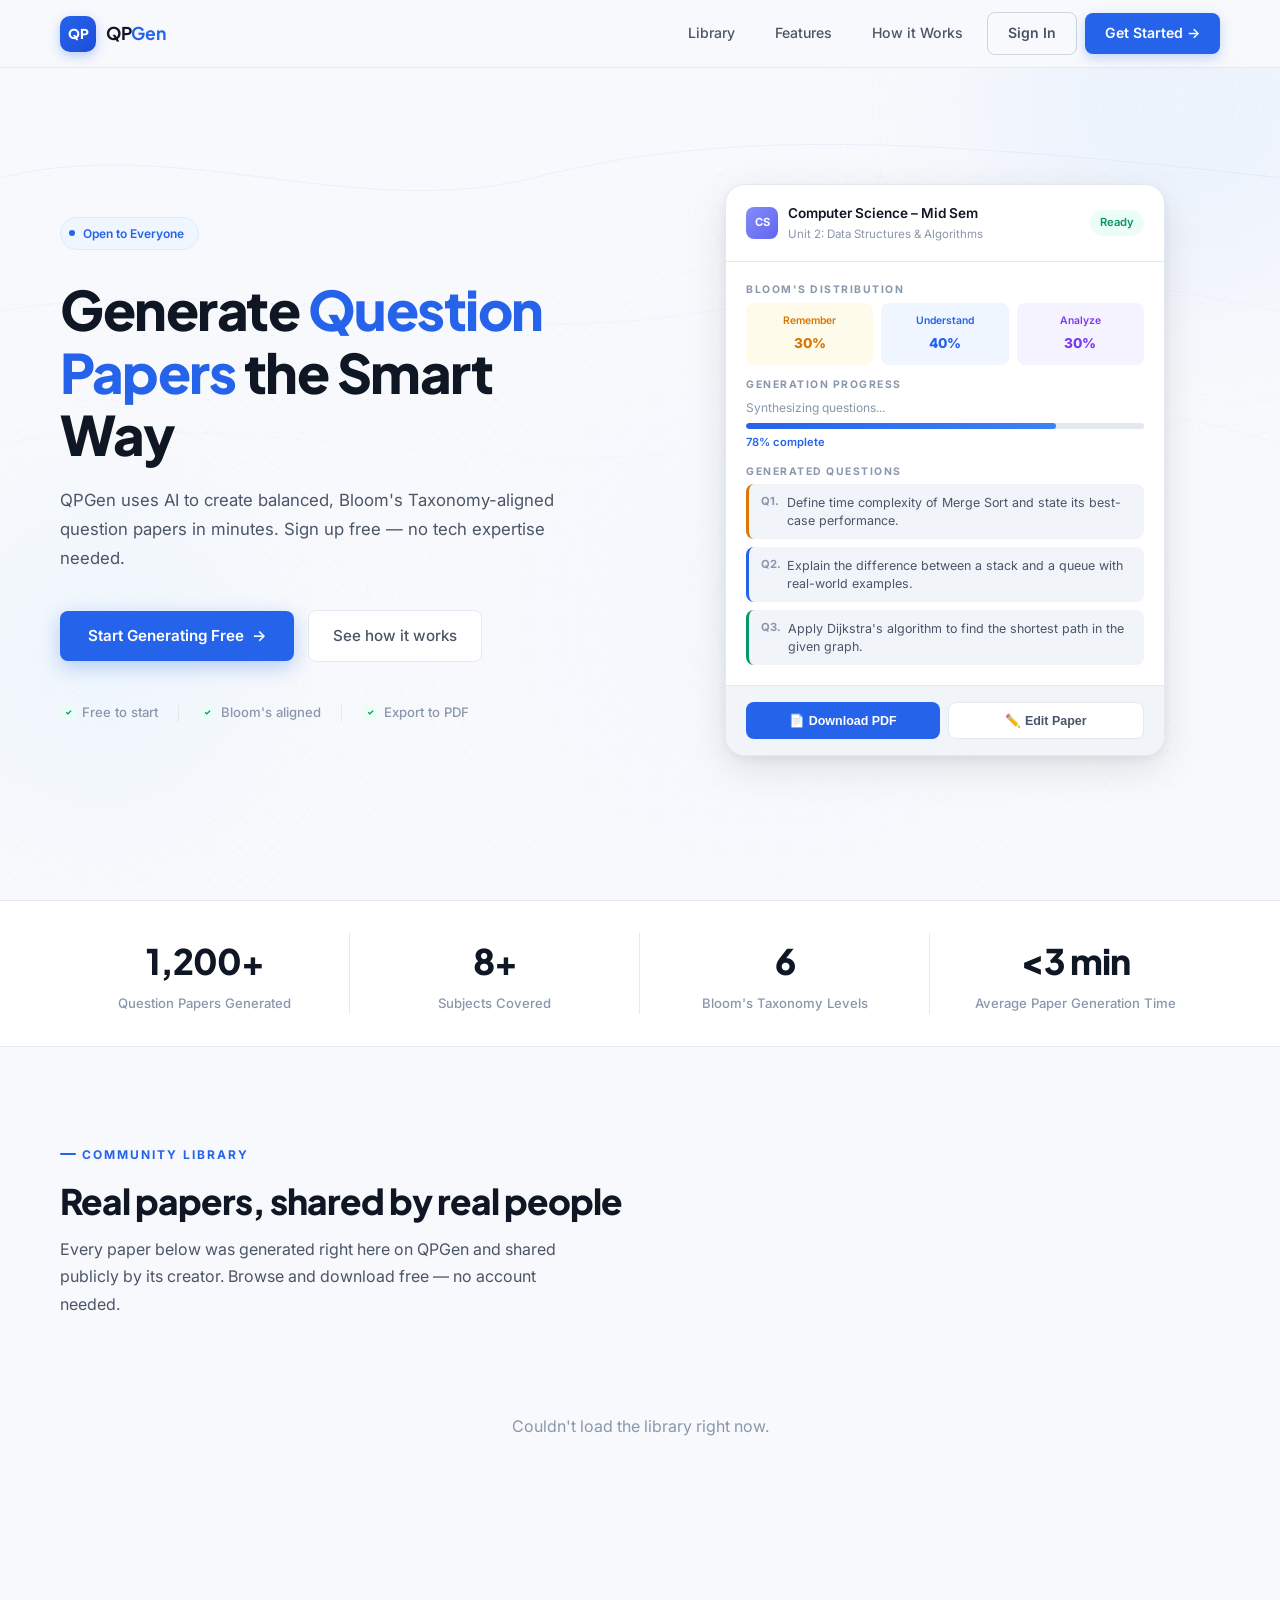
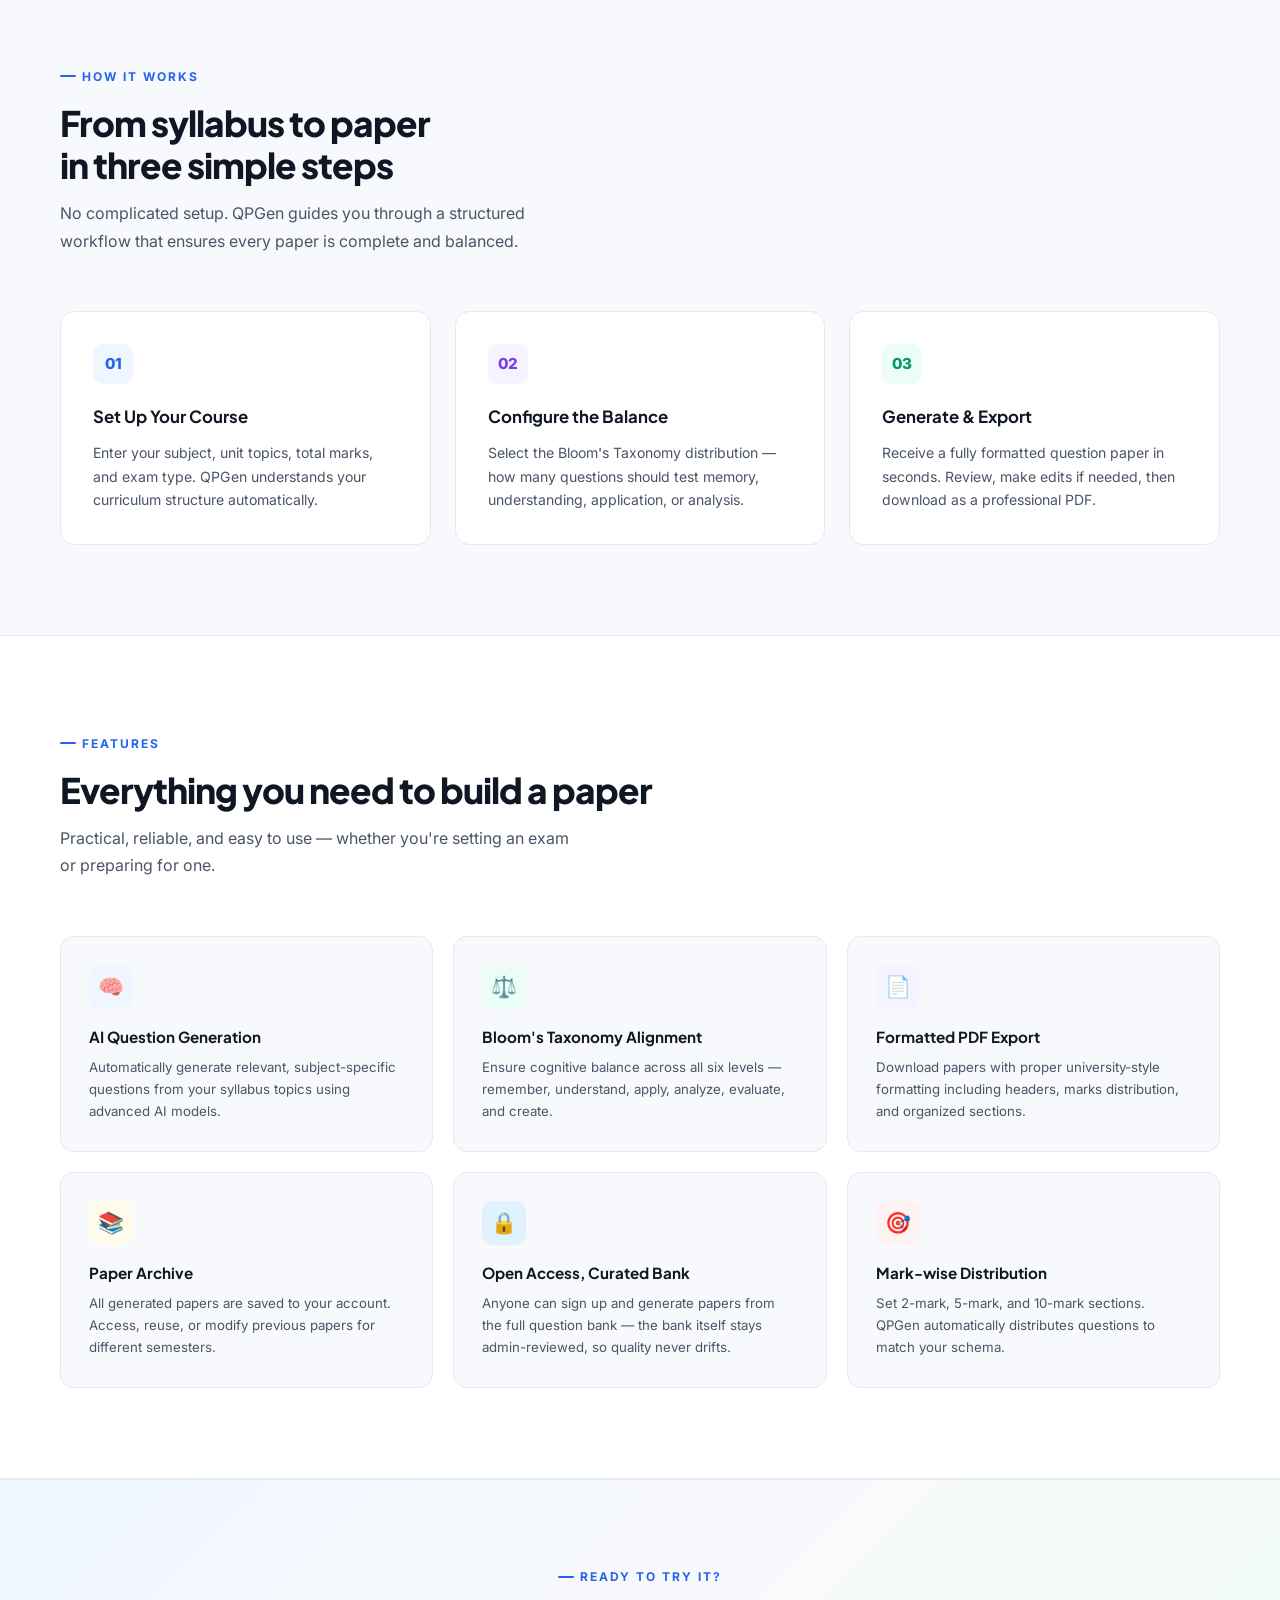
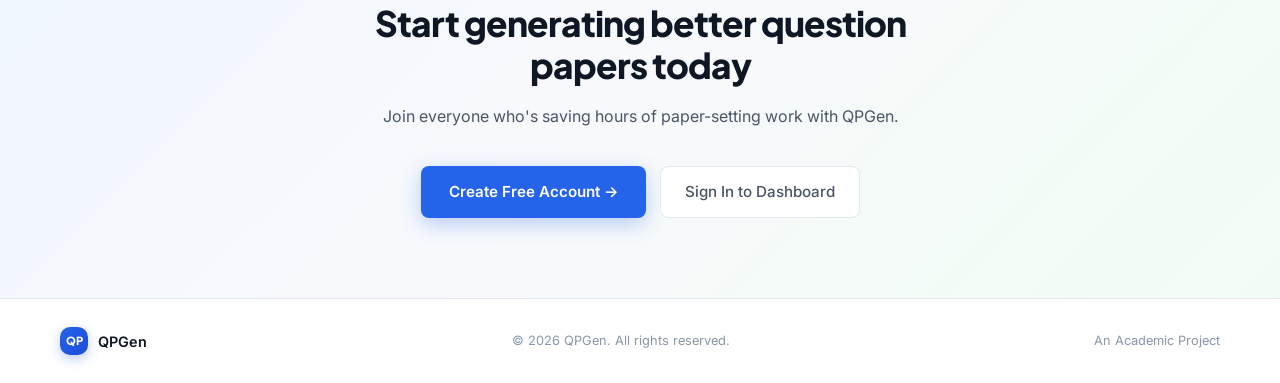
==== commit c2195479: "feat: add public sharing feature for papers; implement is_public flag, update routes, and enhance UI" ====
--- a/frontend/index.html
+++ b/frontend/index.html
@@ -870,6 +870,77 @@
             line-height: 1.65;
         }
 
+        /* ── COMMUNITY LIBRARY ── */
+        .paper-grid {
+            display: grid;
+            grid-template-columns: repeat(3, 1fr);
+            gap: 20px;
+            margin-top: 56px;
+        }
+
+        .paper-card {
+            background: var(--bg);
+            border: 1px solid var(--border);
+            border-radius: var(--radius);
+            padding: 24px;
+            transition: all 0.3s;
+            display: flex;
+            flex-direction: column;
+            gap: 10px;
+        }
+
+        .paper-card:hover {
+            background: var(--surface);
+            border-color: var(--border-strong);
+            box-shadow: var(--shadow-sm);
+            transform: translateY(-2px);
+        }
+
+        .paper-card-subject {
+            font-size: 0.7em;
+            font-weight: 700;
+            letter-spacing: 1px;
+            text-transform: uppercase;
+            color: var(--blue);
+        }
+
+        .paper-card-title {
+            font-family: 'Plus Jakarta Sans', sans-serif;
+            font-size: 1.05em;
+            font-weight: 700;
+            color: var(--text-primary);
+        }
+
+        .paper-card-meta {
+            font-size: 0.8em;
+            color: var(--text-secondary);
+        }
+
+        .paper-card-footer {
+            display: flex;
+            justify-content: space-between;
+            align-items: center;
+            margin-top: auto;
+            padding-top: 14px;
+            border-top: 1px solid var(--border);
+        }
+
+        .paper-card-author {
+            font-size: 0.75em;
+            color: var(--text-muted);
+        }
+
+        .paper-card-dl {
+            font-size: 0.75em;
+            font-weight: 700;
+            color: var(--blue);
+            text-decoration: none;
+        }
+
+        .paper-card-dl:hover {
+            text-decoration: underline;
+        }
+
         /* ── CTA SECTION ── */
         .cta-section {
             padding: 80px 60px;
@@ -1148,6 +1219,7 @@
             <span class="logo-name">QP<span>Gen</span></span>
         </a>
         <nav>
+            <a href="#library" class="nav-link">Library</a>
             <a href="#features" class="nav-link">Features</a>
             <a href="#how-it-works" class="nav-link">How it Works</a>
             <a href="#" class="btn-nav btn-nav-outline" onclick="openAuth('login')">Sign In</a>
@@ -1269,6 +1341,18 @@
         </div>
     </div>
 
+    <!-- COMMUNITY LIBRARY -->
+    <section class="section" id="library">
+        <div class="section-tag">Community Library</div>
+        <h2 class="section-title">Real papers, shared by real people</h2>
+        <p class="section-sub">Every paper below was generated right here on QPGen and shared publicly by its
+            creator. Browse and download free — no account needed.</p>
+        <div class="paper-grid" id="libraryGrid">
+            <div style="grid-column: 1/-1; text-align:center; color:var(--text-muted); padding:40px 0;">Loading
+                shared papers…</div>
+        </div>
+    </section>
+
     <!-- HOW IT WORKS -->
     <section class="section" id="how-it-works">
         <div class="section-tag">How it Works</div>
@@ -1475,6 +1559,37 @@
             if (e.target.id === 'authBox') closeAuth();
         });
 
+        async function loadLibrary() {
+            const grid = document.getElementById('libraryGrid');
+            try {
+                const res = await fetch(`${API}/public/papers?limit=6`);
+                const d = await res.json();
+                const papers = d.papers || [];
+
+                if (papers.length === 0) {
+                    grid.innerHTML = `<div style="grid-column: 1/-1; text-align:center; color:var(--text-muted); padding:40px 0;">
+                        No papers shared yet — be the first. Sign up, generate a paper, and share it publicly.
+                    </div>`;
+                    return;
+                }
+
+                grid.innerHTML = papers.map(p => `
+                    <div class="paper-card">
+                        <div class="paper-card-subject">${p.subject_name || 'General'}${p.subject_code ? ' · ' + p.subject_code : ''}</div>
+                        <div class="paper-card-title">${p.title}</div>
+                        <div class="paper-card-meta">${p.total_marks} marks · ${p.question_count} questions</div>
+                        <div class="paper-card-footer">
+                            <span class="paper-card-author">by ${p.created_by_username || 'someone'}</span>
+                            <a class="paper-card-dl" href="${API}/public/papers/${p.id}/pdf" target="_blank" rel="noopener">Download PDF →</a>
+                        </div>
+                    </div>
+                `).join('');
+            } catch (e) {
+                grid.innerHTML = `<div style="grid-column: 1/-1; text-align:center; color:var(--text-muted); padding:40px 0;">Couldn't load the library right now.</div>`;
+            }
+        }
+        loadLibrary();
+
         if (localStorage.getItem('token')) window.location.href = 'dashboard.html';
     </script>
 </body>
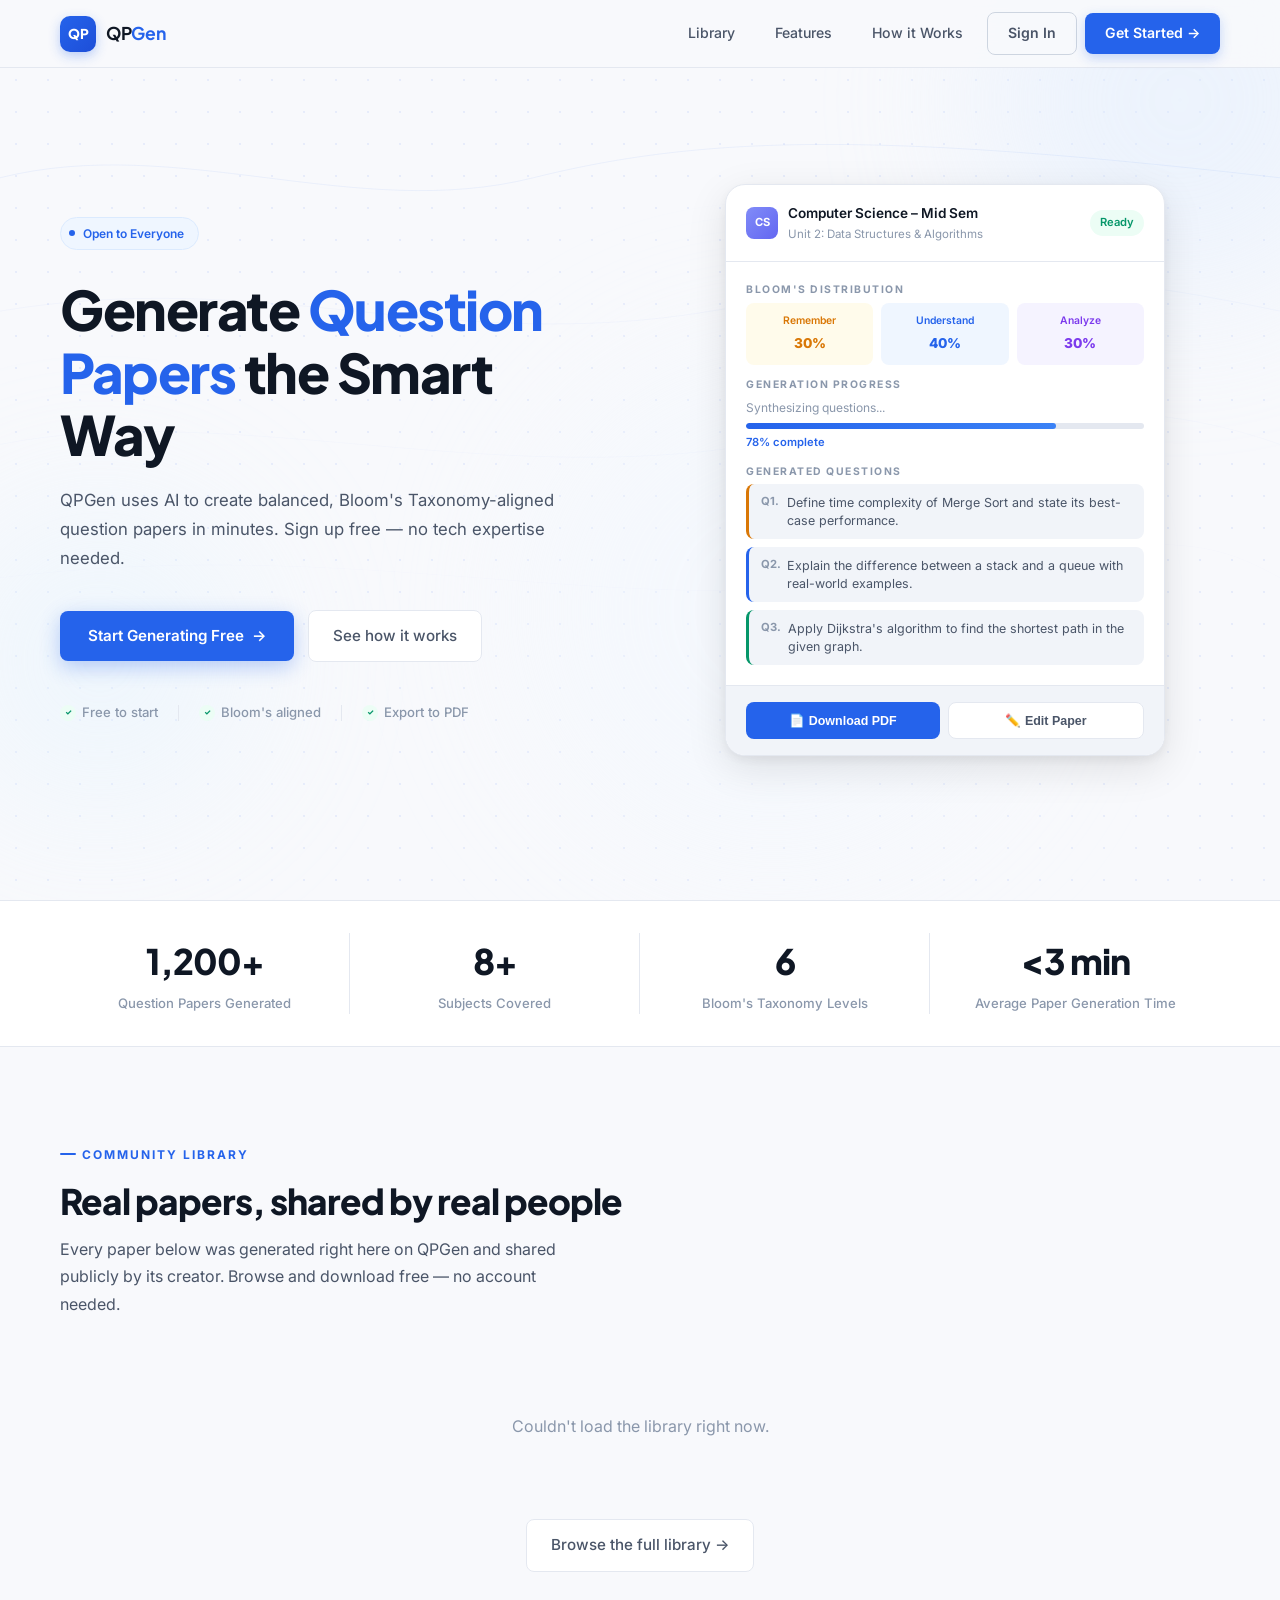
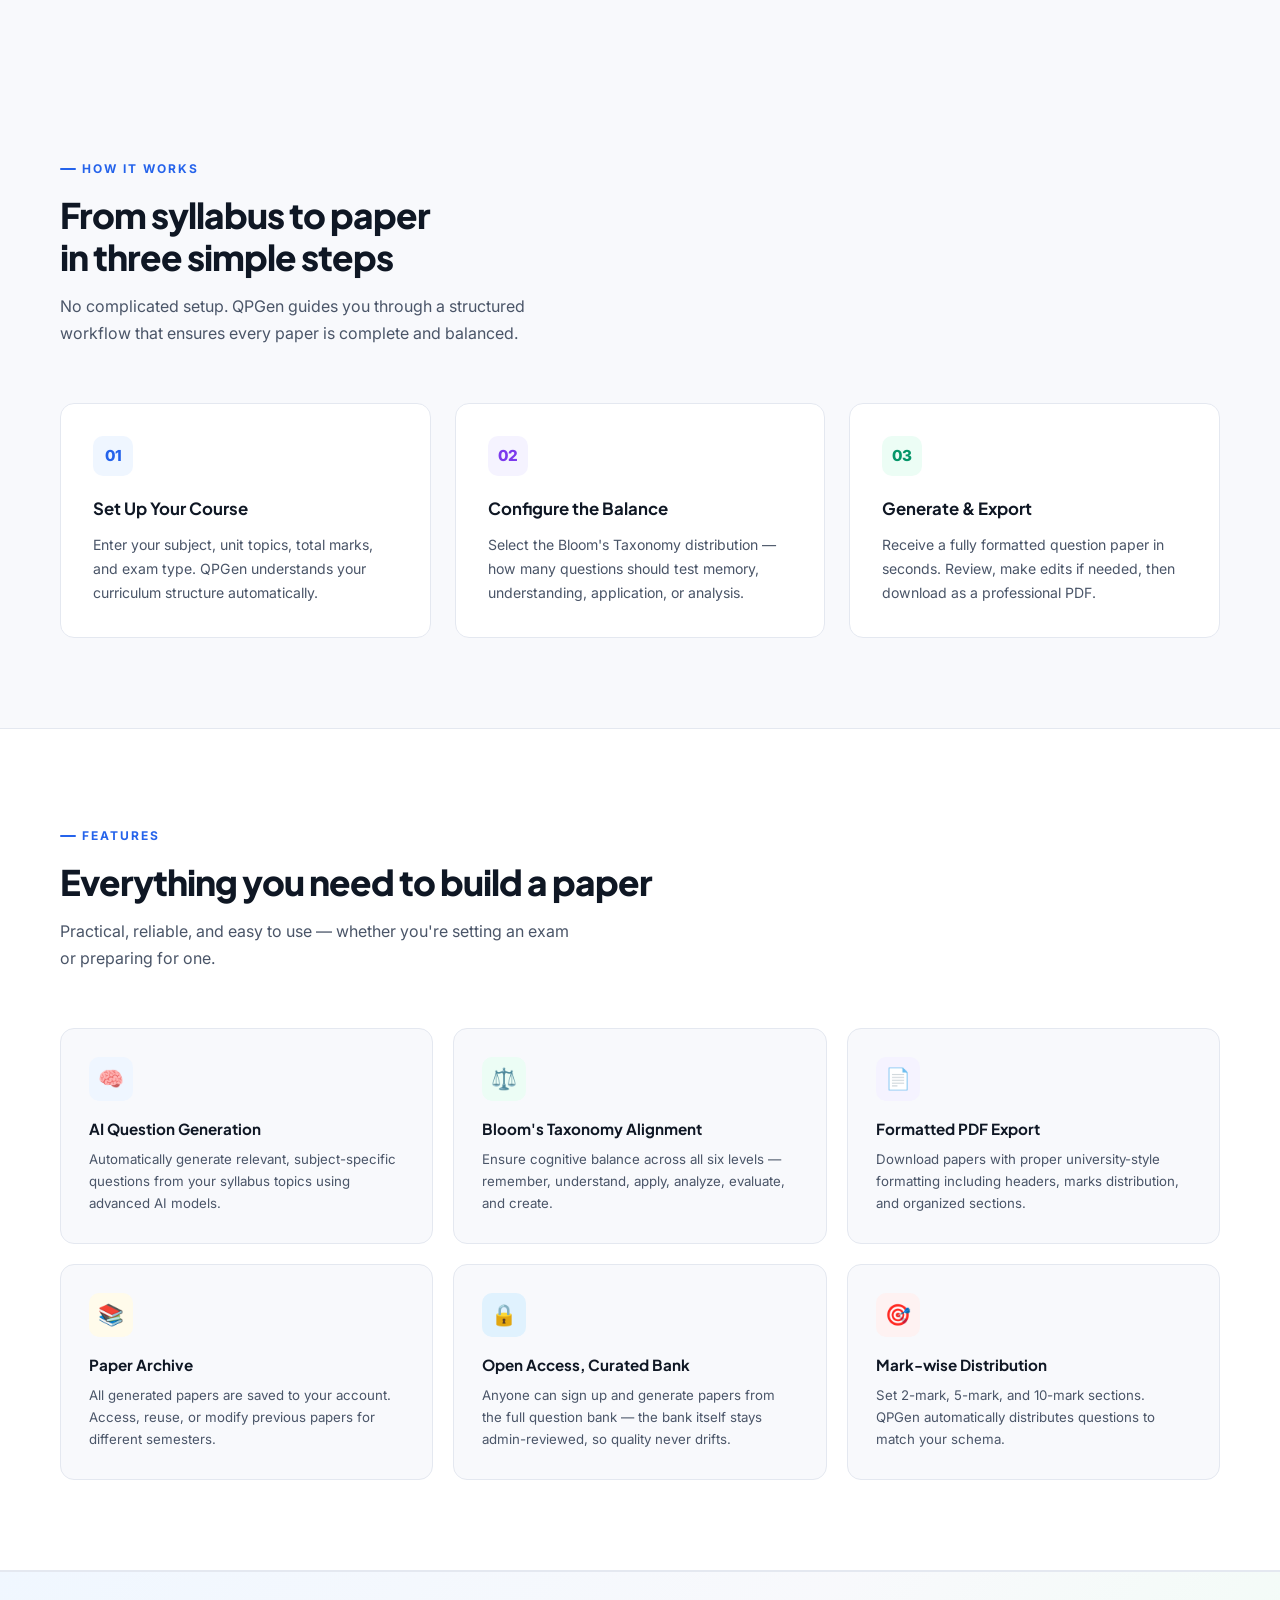
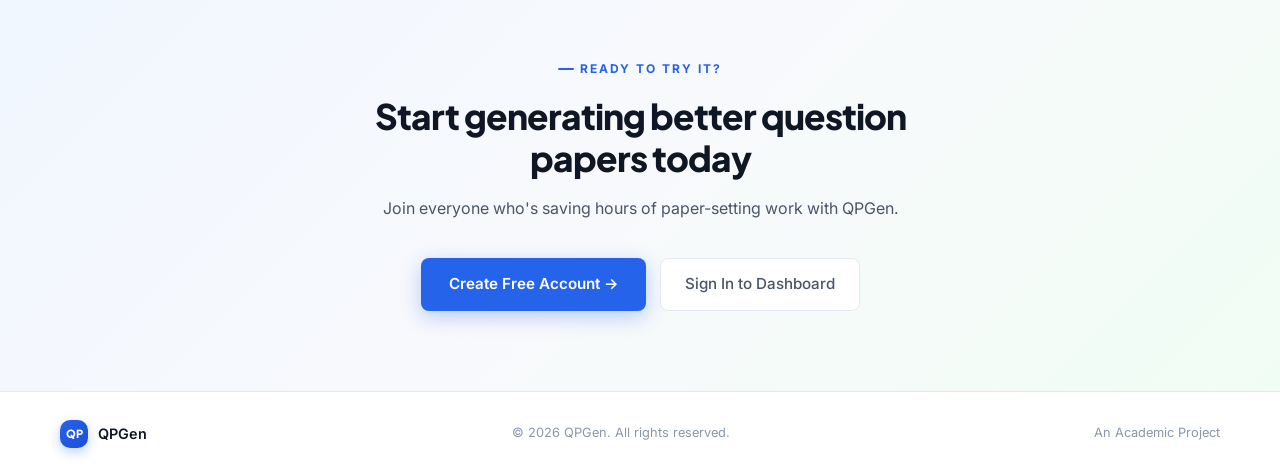
==== commit 4754eeaa: "Refactor frontend and backend for improved user experience and feature updates - Updated page titles" ====
--- a/frontend/index.html
+++ b/frontend/index.html
@@ -1219,7 +1219,7 @@
             <span class="logo-name">QP<span>Gen</span></span>
         </a>
         <nav>
-            <a href="#library" class="nav-link">Library</a>
+            <a href="library.html" class="nav-link">Library</a>
             <a href="#features" class="nav-link">Features</a>
             <a href="#how-it-works" class="nav-link">How it Works</a>
             <a href="#" class="btn-nav btn-nav-outline" onclick="openAuth('login')">Sign In</a>
@@ -1351,6 +1351,9 @@
             <div style="grid-column: 1/-1; text-align:center; color:var(--text-muted); padding:40px 0;">Loading
                 shared papers…</div>
         </div>
+        <div style="text-align:center; margin-top:40px;">
+            <a href="library.html" class="btn-hero-secondary">Browse the full library →</a>
+        </div>
     </section>
 
     <!-- HOW IT WORKS -->
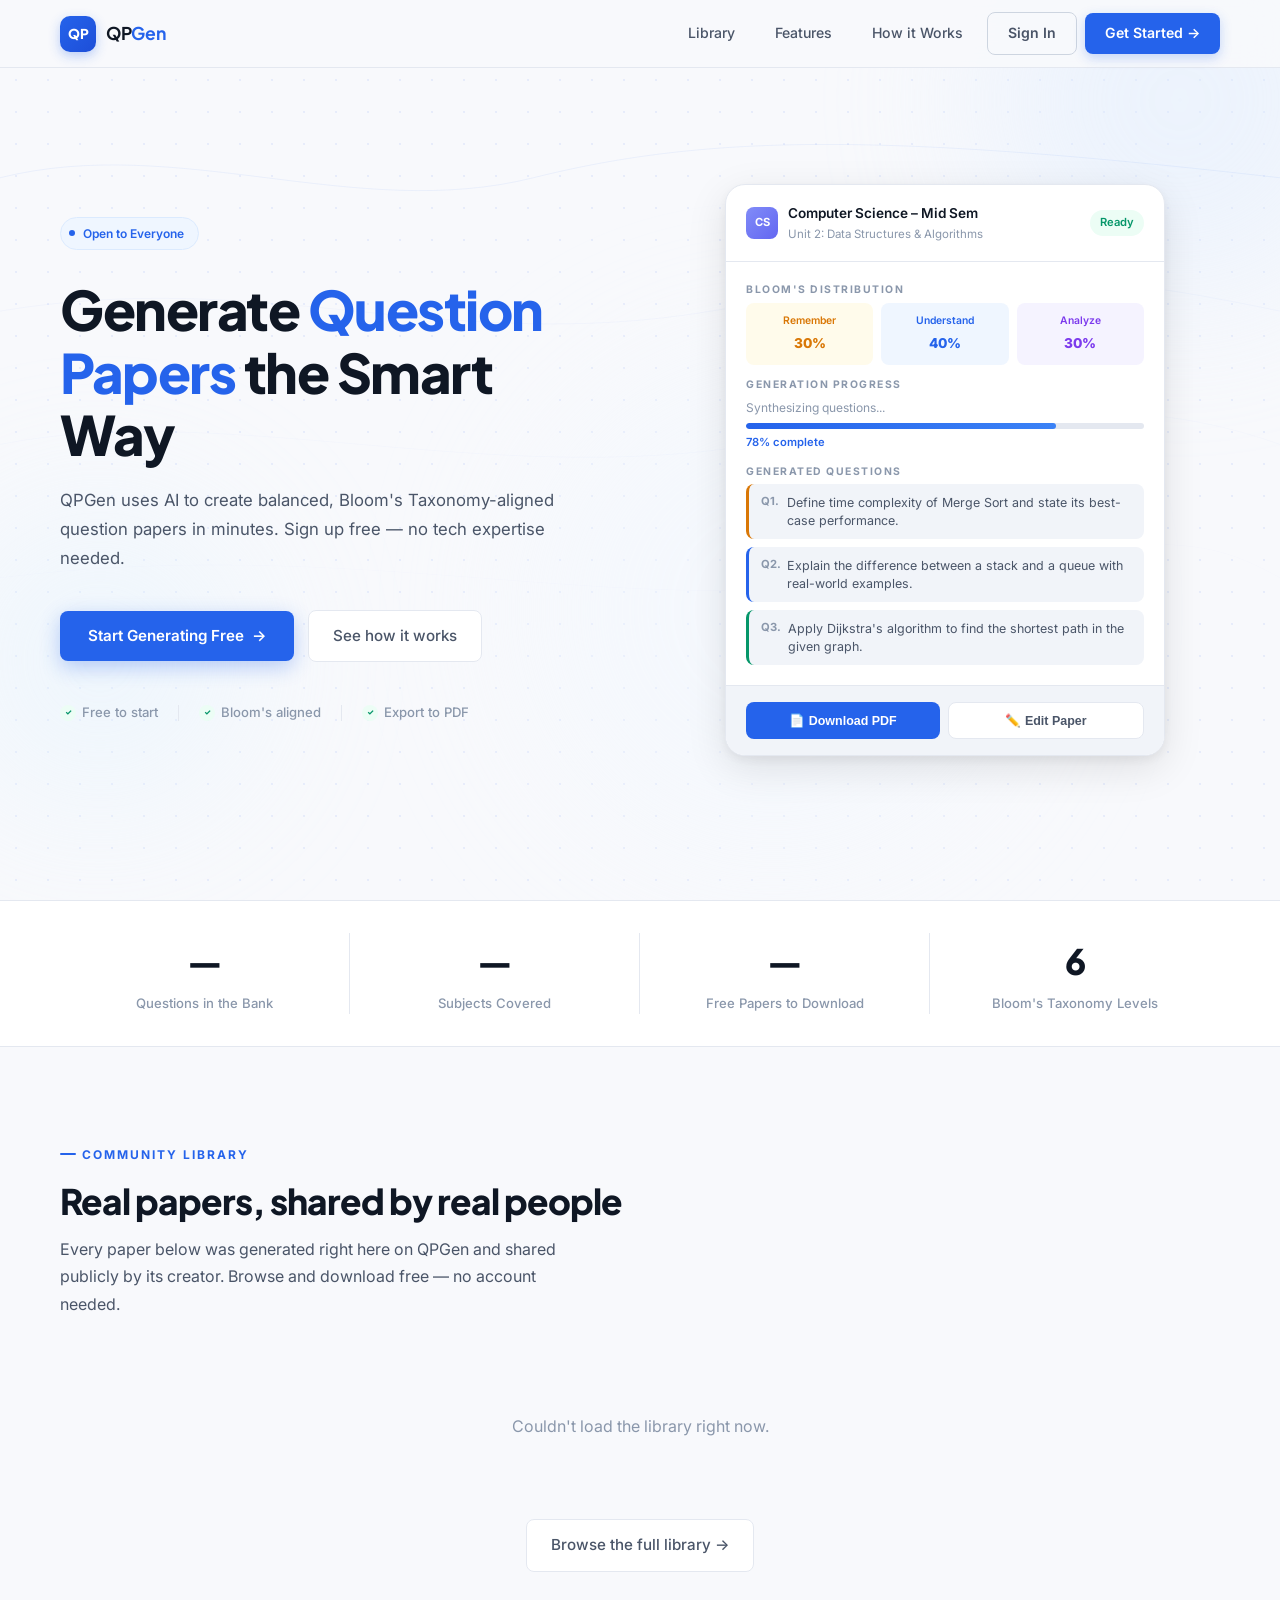
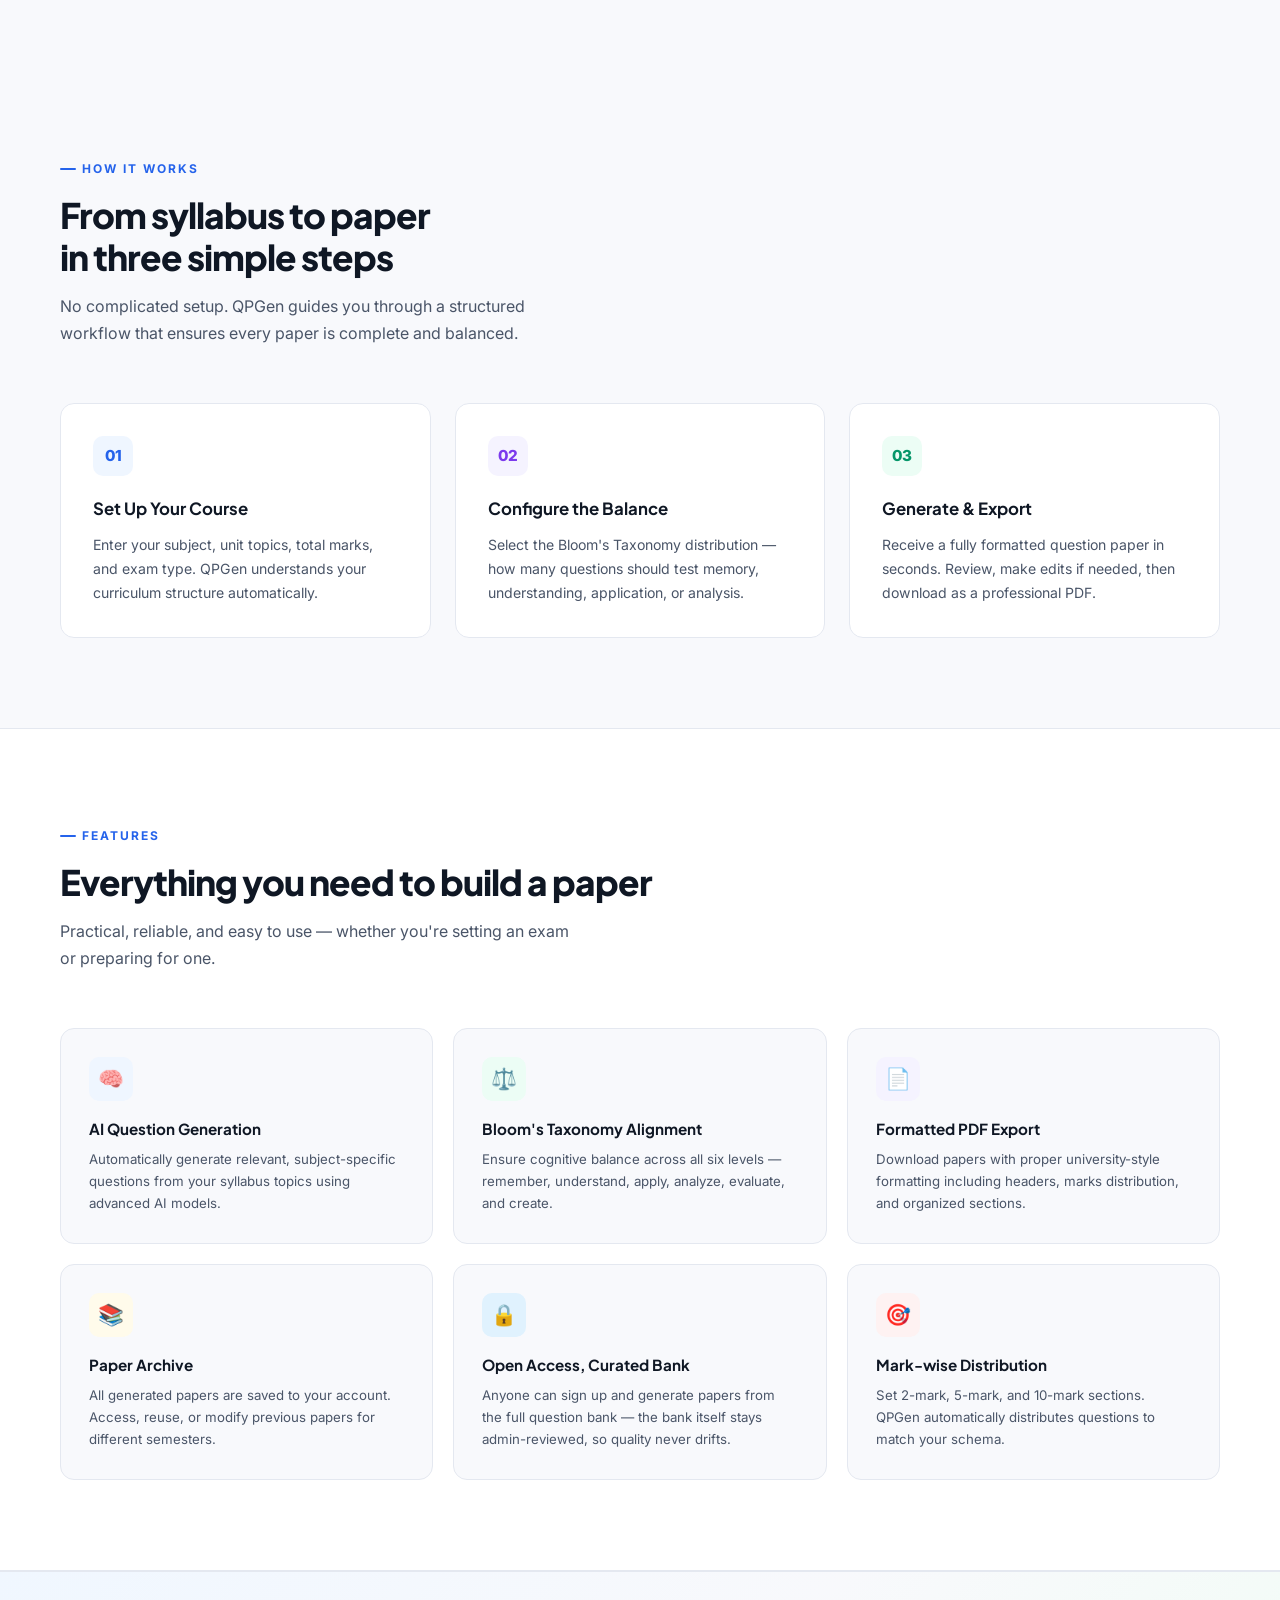
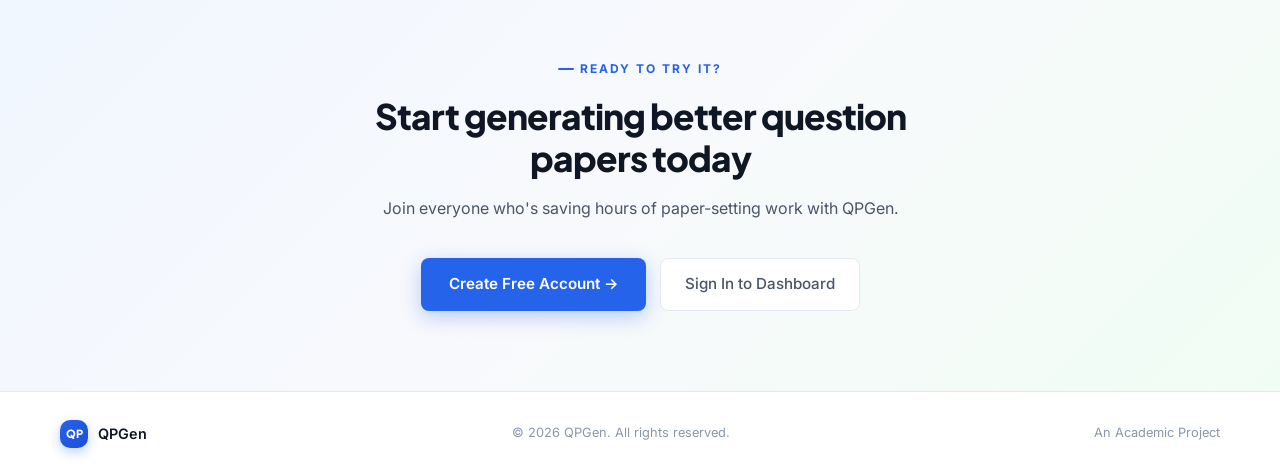
==== commit b50702b2: "feat: enhance stats display and add create paper CTA in frontend" ====
--- a/frontend/index.html
+++ b/frontend/index.html
@@ -1322,22 +1322,22 @@
     </section>
 
     <!-- STATS BAR -->
-    <div class="stats-bar">
+    <div class="stats-bar" id="statsBar">
         <div class="stat-item">
-            <span class="stat-number">1,200+</span>
-            <div class="stat-label">Question Papers Generated</div>
+            <span class="stat-number" data-stat="questions">—</span>
+            <div class="stat-label">Questions in the Bank</div>
         </div>
         <div class="stat-item">
-            <span class="stat-number">8+</span>
+            <span class="stat-number" data-stat="subjects">—</span>
             <div class="stat-label">Subjects Covered</div>
+        </div>
+        <div class="stat-item">
+            <span class="stat-number" data-stat="papers">—</span>
+            <div class="stat-label">Free Papers to Download</div>
         </div>
         <div class="stat-item">
             <span class="stat-number">6</span>
             <div class="stat-label">Bloom's Taxonomy Levels</div>
-        </div>
-        <div class="stat-item">
-            <span class="stat-number">&lt;3 min</span>
-            <div class="stat-label">Average Paper Generation Time</div>
         </div>
     </div>
 
@@ -1503,6 +1503,20 @@
     <script>
         const API = '/api';
 
+        // Live numbers for the stats bar; rounded down with a "+" so they read as thresholds.
+        (async function loadHomeStats() {
+            try {
+                const d = await (await fetch(`${API}/public/library/stats`)).json();
+                const fmt = (n, step) => n >= step ? `${(Math.floor(n / step) * step).toLocaleString()}+` : String(n);
+                const vals = {
+                    questions: fmt(d.bank.questions, 50),
+                    subjects: String(d.bank.subjects),
+                    papers: fmt(d.overall.total_papers, 5),
+                };
+                document.querySelectorAll('#statsBar [data-stat]').forEach(el => { el.textContent = vals[el.dataset.stat]; });
+            } catch (e) { console.error('Failed to load stats:', e); }
+        })();
+
         function openAuth(t) { document.getElementById('authBox').style.display = 'flex'; setTab(t); }
         function closeAuth() { document.getElementById('authBox').style.display = 'none'; }
         function setTab(t) {
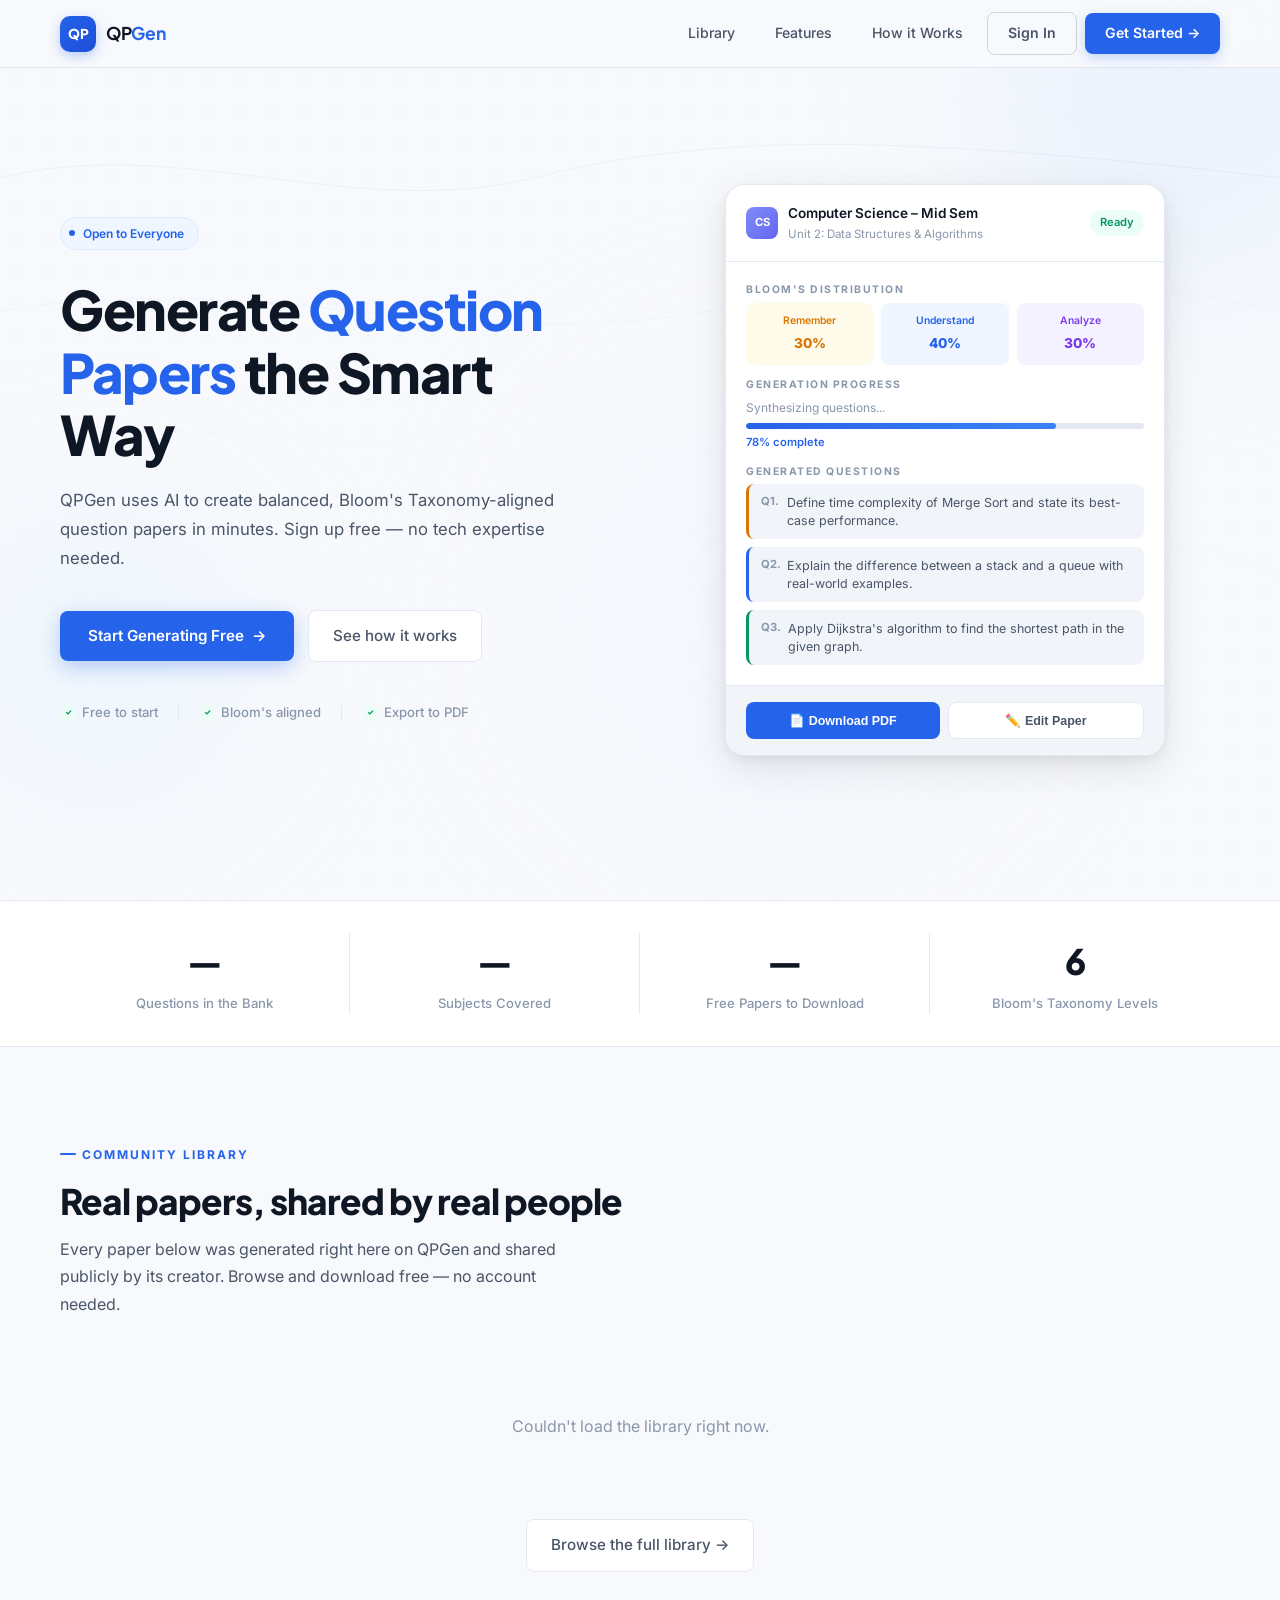
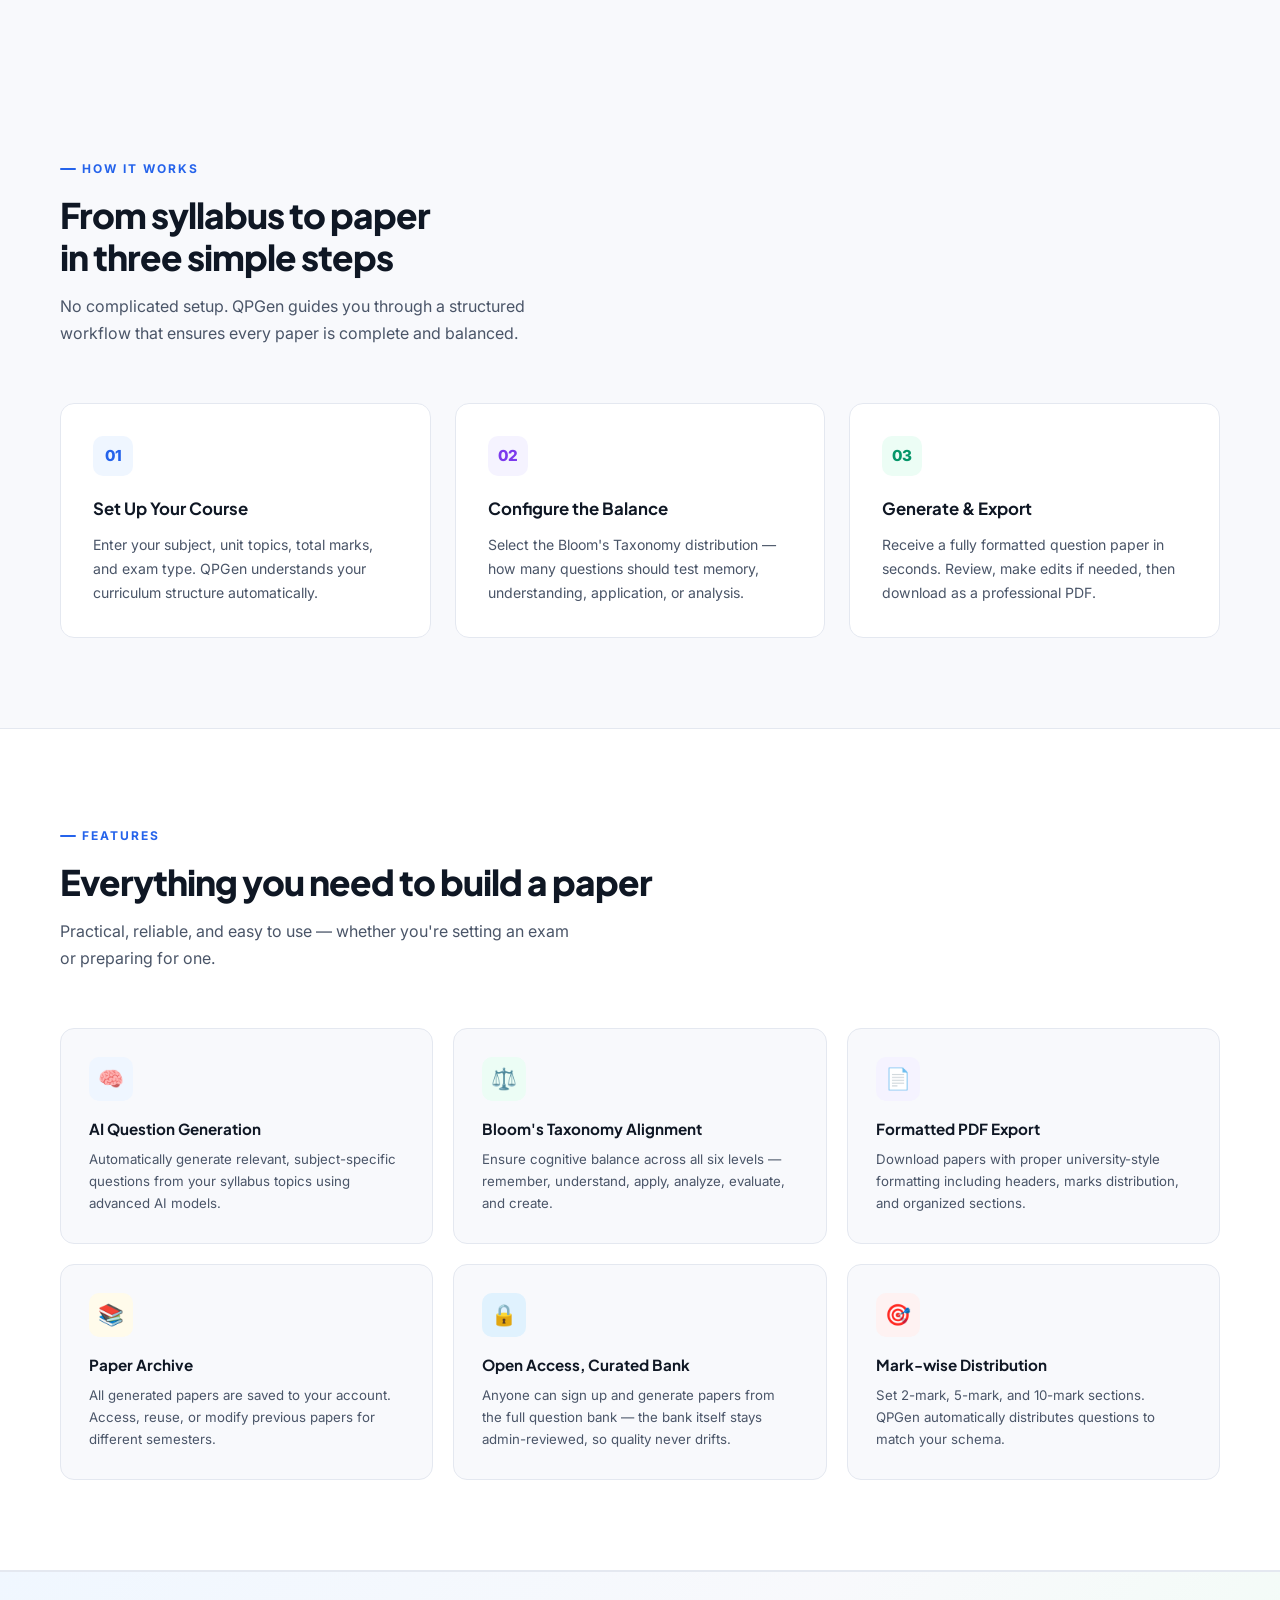
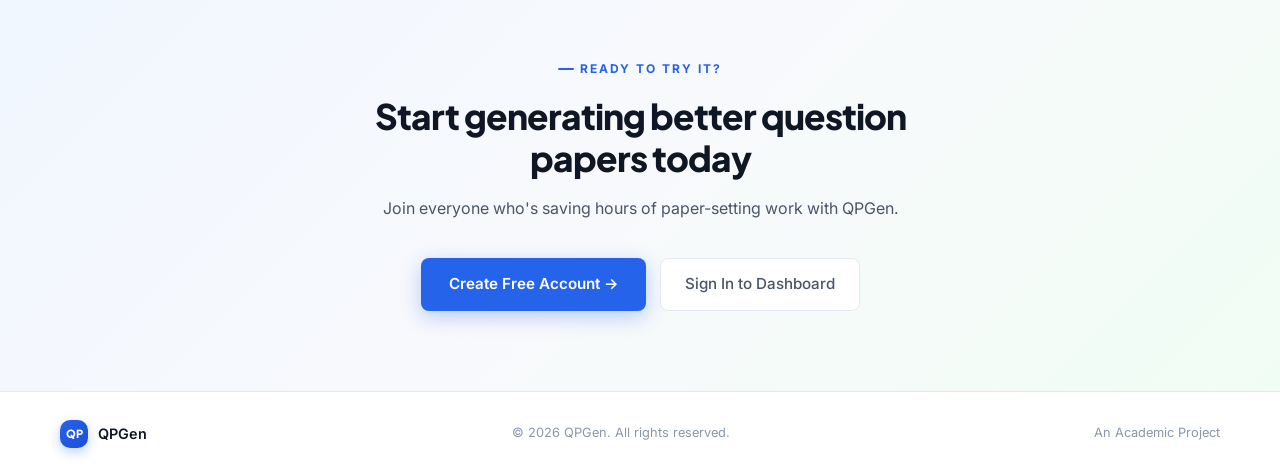
==== commit 2b91cb0f: "feat: enhance authentication and registration validation, add session handling" ====
--- a/frontend/index.html
+++ b/frontend/index.html
@@ -1490,7 +1490,7 @@
                     </div>
                     <div class="field">
                         <label>Password</label>
-                        <input type="password" id="rp" placeholder="Create a strong password">
+                        <input type="password" id="rp" placeholder="At least 8 characters" minlength="8">
                     </div>
                     <button class="btn-auth" onclick="register()">Create Account →</button>
                     <div class="auth-footer-note">Already registered? <a href="#" onclick="setTab('login')"
@@ -1502,6 +1502,8 @@
 
     <script>
         const API = '/api';
+
+        const esc = (v) => String(v ?? '').replace(/[&<>"']/g, c => ({ '&': '&amp;', '<': '&lt;', '>': '&gt;', '"': '&quot;', "'": '&#39;' }[c]));
 
         // Live numbers for the stats bar; rounded down with a "+" so they read as thresholds.
         (async function loadHomeStats() {
@@ -1527,7 +1529,7 @@
         }
 
         async function login() {
-            const email = document.getElementById('le').value;
+            const email = document.getElementById('le').value.trim();
             const password = document.getElementById('lp').value;
             if (!email || !password) return alert('Please fill in all fields.');
             try {
@@ -1536,7 +1538,7 @@
                     headers: { 'Content-Type': 'application/json' },
                     body: JSON.stringify({ email, password })
                 });
-                const d = await res.json();
+                const d = await res.json().catch(() => ({}));
                 if (res.ok) {
                     localStorage.setItem('token', d.access_token);
                     localStorage.setItem('user', JSON.stringify(d.user));
@@ -1550,10 +1552,11 @@
         }
 
         async function register() {
-            const username = document.getElementById('rn').value;
-            const email = document.getElementById('re').value;
+            const username = document.getElementById('rn').value.trim();
+            const email = document.getElementById('re').value.trim();
             const password = document.getElementById('rp').value;
             if (!username || !email || !password) return alert('Please fill in all fields.');
+            if (password.length < 8) return alert('Password must be at least 8 characters.');
             try {
                 const res = await fetch(`${API}/auth/register`, {
                     method: 'POST',
@@ -1561,10 +1564,12 @@
                     body: JSON.stringify({ username, email, password })
                 });
                 if (res.ok) {
-                    alert('Account created! You can now sign in.');
-                    setTab('login');
+                    // Sign the new user straight in instead of making them type it all again.
+                    document.getElementById('le').value = email;
+                    document.getElementById('lp').value = password;
+                    await login();
                 } else {
-                    const d = await res.json();
+                    const d = await res.json().catch(() => ({}));
                     alert(d.error || 'Registration failed. Please try again.');
                 }
             } catch {
@@ -1592,11 +1597,11 @@
 
                 grid.innerHTML = papers.map(p => `
                     <div class="paper-card">
-                        <div class="paper-card-subject">${p.subject_name || 'General'}${p.subject_code ? ' · ' + p.subject_code : ''}</div>
-                        <div class="paper-card-title">${p.title}</div>
+                        <div class="paper-card-subject">${esc(p.subject_name || 'General')}${p.subject_code ? ' · ' + esc(p.subject_code) : ''}</div>
+                        <div class="paper-card-title">${esc(p.title)}</div>
                         <div class="paper-card-meta">${p.total_marks} marks · ${p.question_count} questions</div>
                         <div class="paper-card-footer">
-                            <span class="paper-card-author">by ${p.created_by_username || 'someone'}</span>
+                            <span class="paper-card-author">by ${esc(p.created_by_username || 'someone')}</span>
                             <a class="paper-card-dl" href="${API}/public/papers/${p.id}/pdf" target="_blank" rel="noopener">Download PDF →</a>
                         </div>
                     </div>
@@ -1607,7 +1612,19 @@
         }
         loadLibrary();
 
-        if (localStorage.getItem('token')) window.location.href = 'dashboard.html';
+        // Only skip the landing page if the stored token still works; an expired one
+        // would otherwise bounce the user to a dashboard that can't load, with no way to sign in.
+        (async function resumeSession() {
+            const token = localStorage.getItem('token');
+            if (!token) return;
+            try {
+                const res = await fetch(`${API}/auth/me`, { headers: { Authorization: `Bearer ${token}` } });
+                if (res.ok) { window.location.href = 'dashboard.html'; return; }
+            } catch { return; }  // server unreachable: stay here, keep the token
+            localStorage.removeItem('token');
+            localStorage.removeItem('user');
+            if (new URLSearchParams(location.search).has('expired')) openAuth('login');
+        })();
     </script>
 </body>
 
